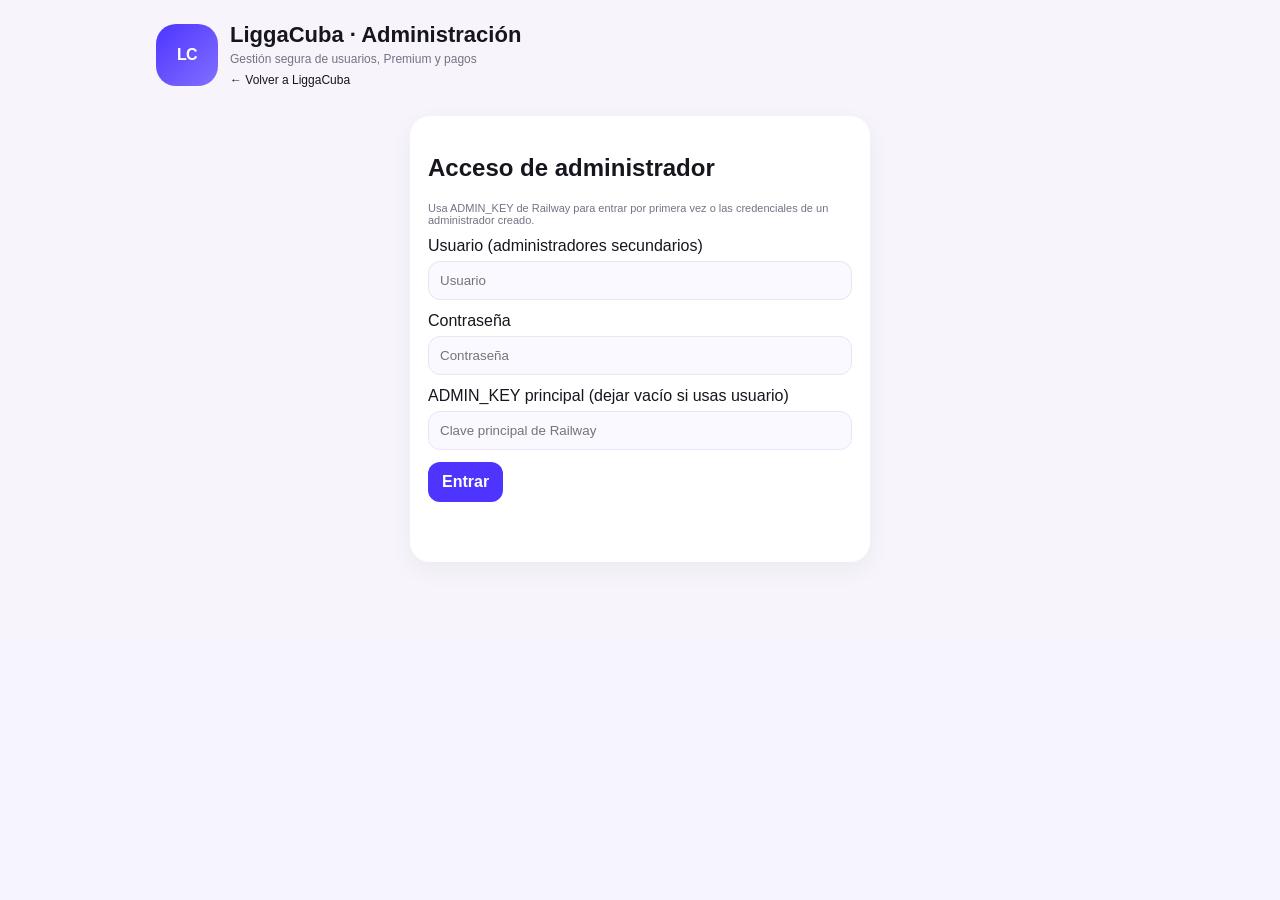
==== admin.html @ e3612052 "Merge pull request #58 from pedritoooperez7-blip/feature/pagos-produccion-v1 feat: integrate payment" ====
<!doctype html><html lang="es"><head><meta charset="utf-8"><meta name="viewport" content="width=device-width,initial-scale=1,viewport-fit=cover"><meta name="theme-color" content="#f7f5fb"><title>Administración · LiggaCuba</title><link rel="stylesheet" href="/style.css"><style>
body{background:#f7f5fb}.admin-wrap{max-width:1000px;margin:auto;padding:22px 16px 50px}.admin-head{display:flex;align-items:center;gap:12px;margin-bottom:20px}.admin-head .brand-mark{margin:0;flex:none}.admin-head h1{font-size:22px;margin:0}.admin-head p{margin:4px 0;color:#777184;font-size:12px}.admin-login,.admin-panel,.admin-card{background:white;border-radius:20px;padding:18px;box-shadow:0 8px 25px #2820440d;margin:12px 0}.admin-login{max-width:460px;margin:28px auto}.admin-input{box-sizing:border-box;margin:6px 0 12px}.admin-btn{background:#4d35ff;color:white;padding:11px 14px;border-radius:12px;font-weight:800;border:0;cursor:pointer}.admin-btn.secondary{background:#f0edff;color:#4d35ff}.admin-btn.danger{background:#fff0f2;color:#b4233c}.admin-nav{display:flex;gap:8px;overflow:auto;margin:12px 0}.admin-nav button{white-space:nowrap;background:white;border:1px solid #e7e2f1;padding:10px 13px;border-radius:12px;font-weight:800}.admin-nav button.active{background:#4d35ff;color:white}.admin-grid{display:grid;grid-template-columns:repeat(auto-fit,minmax(140px,1fr));gap:10px}.admin-stat{background:#f8f7fc;border-radius:15px;padding:14px}.admin-stat b{font-size:23px;display:block}.admin-stat span{font-size:11px;color:#777184}.admin-table{width:100%;border-collapse:collapse;font-size:12px}.admin-table th,.admin-table td{text-align:left;padding:10px 7px;border-bottom:1px solid #eeeaf5;vertical-align:top;overflow-wrap:anywhere}.admin-table-wrap{overflow:auto}.admin-row{padding:12px 0;border-bottom:1px solid #eeeaf5}.admin-row:last-child{border:0}.admin-small{font-size:11px;color:#777184}.admin-actions{display:flex;flex-wrap:wrap;gap:6px;margin-top:8px}.admin-actions .admin-btn{font-size:11px;padding:8px 10px}.hidden{display:none!important}.admin-error{color:#b4233c;font-size:12px;min-height:18px}@media(max-width:500px){.admin-wrap{padding:15px 12px}.admin-table{min-width:650px}}
</style></head><body><div class="admin-wrap"><header class="admin-head"><div class="brand-mark">LC</div><div><h1>LiggaCuba · Administración</h1><p>Gestión segura de usuarios, Premium y pagos</p><a href="/" style="font-size:12px">← Volver a LiggaCuba</a></div></header>
<section id="loginBox" class="admin-login"><h2>Acceso de administrador</h2><p class="admin-small">Usa ADMIN_KEY de Railway para entrar por primera vez o las credenciales de un administrador creado.</p><label>Usuario (administradores secundarios)</label><input id="loginUser" class="admin-input" autocomplete="username" placeholder="Usuario"><label>Contraseña</label><input id="loginPass" class="admin-input" type="password" autocomplete="current-password" placeholder="Contraseña"><label>ADMIN_KEY principal (dejar vacío si usas usuario)</label><input id="masterKey" class="admin-input" type="password" autocomplete="current-password" placeholder="Clave principal de Railway"><button id="loginBtn" class="admin-btn">Entrar</button><p id="loginError" class="admin-error"></p></section>
<section id="panel" class="hidden"><div style="display:flex;justify-content:space-between;align-items:center;gap:10px"><div><b id="whoami">Administrador</b><div class="admin-small">Las acciones importantes quedan registradas.</div></div><button id="logout" class="admin-btn secondary">Cerrar sesión</button></div><nav class="admin-nav"><button data-tab="dashboard" class="active">Dashboard</button><button data-tab="users">Usuarios / Premium</button><button data-tab="payments">Pagos</button><button data-tab="admins">Administradores</button><button data-tab="audit">Historial</button><button data-tab="ai-monitor">Monitor de IA</button><button data-tab="providers">Proveedores IA</button></nav><div id="content"></div></section></div>
<script>
const $=s=>document.querySelector(s), $$=s=>[...document.querySelectorAll(s)];let token=sessionStorage.getItem('lc_admin_token')||'';if(!token&&localStorage.getItem('lc_admin_token')){token=localStorage.getItem('lc_admin_token');sessionStorage.setItem('lc_admin_token',token)}localStorage.removeItem('lc_admin_token');let perms=[];const fmtCubaDate=v=>{if(!v)return '—';const d=new Date(v);return Number.isNaN(d.getTime())?String(v):new Intl.DateTimeFormat('es-CU',{timeZone:'America/Havana',dateStyle:'short',timeStyle:'medium'}).format(d)};const esc=s=>String(s??'').replace(/[&<>"']/g,c=>({'&':'&amp;','<':'&lt;','>':'&gt;','"':'&quot;',"'":'&#39;'}[c]));
async function api(path,opts={}){const headers={'Content-Type':'application/json',...(opts.headers||{})};if(token)headers.Authorization='Bearer '+token;const r=await fetch(path,{...opts,headers});const d=await r.json().catch(()=>({detail:'Respuesta inválida'}));if(!r.ok)throw Error(d.detail||'Error');return d}
async function login(){const err=$('#loginError');err.textContent='';try{const master=$('#masterKey').value.trim();const d=await api('/api/admin/login',{method:'POST',body:JSON.stringify({username:$('#loginUser').value.trim(),password:$('#loginPass').value,master_key:master})});token=d.token;perms=d.permissions||[];sessionStorage.setItem('lc_admin_token',token);syncAdminNav();$('#masterKey').value='';sessionStorage.removeItem('lc_master_key');$('#loginBox').classList.add('hidden');$('#panel').classList.remove('hidden');$('#whoami').textContent=d.is_owner?'Administrador principal':d.username;await showTab('dashboard')}catch(e){err.textContent=e.message}}
function can(p){return perms.includes(p)}
function syncAdminNav(){$$('.admin-nav button').forEach(b=>{const need={users:'users',payments:'payments',admins:'admins',audit:'audit',dashboard:'stats','ai-monitor':'ai_analytics',providers:'settings'}[b.dataset.tab];b.classList.toggle('hidden',!!need&&!can(need))})}
async function showTab(tab){$$('.admin-nav button').forEach(b=>b.classList.toggle('active',b.dataset.tab===tab));const c=$('#content');c.innerHTML='<div class="admin-card">Cargando…</div>';try{if(tab==='dashboard'){const d=await api('/api/admin/stats');c.innerHTML=`<h2>Dashboard</h2><div class="admin-grid">${[['Usuarios registrados',d.total_users],['Premium activo',d.premium_users],['Uso de hoy',d.today_usage],['Pagos pendientes',d.pending_payments]].map(x=>`<div class="admin-stat"><b>${esc(x[1])}</b><span>${x[0]}</span></div>`).join('')}</div><div class="admin-card"><b>Consejo de seguridad</b><p class="admin-small">Verifica el ingreso real antes de aprobar una transferencia manualmente.</p></div>`}
else if(tab==='users'){const d=await api('/api/admin/users');c.innerHTML=`<h2>Usuarios y Premium</h2><input id="userSearch" class="admin-input" placeholder="Buscar por ID, nombre o username"><div id="userRows"></div>`;const draw=items=>$('#userRows').innerHTML=items.map(u=>`<div class="admin-row"><b>${esc(u.first_name||u.username||'Usuario')} · ${esc(u.user_id)}</b><div class="admin-small">@${esc(u.username||'—')} · Teléfono: ${esc(u.payment_phone||'—')}<br>Premium: ${u.premium?'Activo':'Inactivo'} · Vence: ${esc(fmtCubaDate(u.premium_until))}</div>${can('premium')?`<div class="admin-actions"><button class="admin-btn" data-prem="grant" data-uid="${esc(u.user_id)}">Activar 7 días</button><button class="admin-btn secondary" data-prem="extend" data-days="7" data-uid="${esc(u.user_id)}">Extender 7 días</button><button class="admin-btn secondary" data-prem="extend" data-days="365" data-uid="${esc(u.user_id)}">Extender 1 año</button><button class="admin-btn danger" data-prem="revoke" data-uid="${esc(u.user_id)}">Retirar Premium</button></div>`:''}</div>`).join('')||'<p>Sin usuarios.</p>';draw(d.items);$('#userSearch').oninput=()=>draw(d.items.filter(u=>[u.user_id,u.username,u.first_name].some(v=>String(v||'').toLowerCase().includes($('#userSearch').value.toLowerCase()))));$$('[data-prem]').forEach(b=>b.onclick=async()=>{if(!confirm(`¿Confirmas ${b.dataset.prem} Premium para ${b.dataset.uid}?`))return;try{await api('/api/admin/premium',{method:'POST',body:JSON.stringify({user_id:b.dataset.uid,action:b.dataset.prem,days:Number(b.dataset.days||7)})});alert('Premium actualizado');await showTab('users')}catch(e){alert(e.message)}})}
else if(tab==='payments'){const d=await api('/api/admin/payments');c.innerHTML=`<h2>Pagos recientes</h2><div class="admin-table-wrap"><table class="admin-table"><thead><tr><th>Operación</th><th>Usuario</th><th>Método</th><th>Importe</th><th>Estado</th><th>Comprobante / archivo</th><th>Fecha</th><th>Acción</th></tr></thead><tbody>${d.items.map(p=>`<tr><td>${esc(p.operation_id)}</td><td>${esc(p.user_id)}</td><td>${esc(p.payment_method||'—')}</td><td>${esc(p.amount)}</td><td>${esc(p.status)}</td><td>${p.archive_status==='sent'?`Archivado · chat ${esc(p.archive_chat_id||'—')} · mensaje ${esc(p.archive_message_id||'—')}`:p.archive_status==='queued'||p.archive_status==='retrying'?`Pendiente de archivo · intentos ${esc(p.archive_attempts||0)}${p.archive_last_error?`<br>Error: ${esc(p.archive_last_error)}`:''}`:`${p.proof_text?'Texto disponible':''}${p.has_proof_image?' · Imagen disponible':''}${!p.proof_text&&!p.has_proof_image?'Sin copia local':''}`}${p.proof_text||p.has_proof_image?`<br><button class="admin-btn secondary" data-proof="${esc(p.operation_id)}">Ver comprobante</button>`:''}</td><td>${esc(fmtCubaDate(p.created_at))}</td><td>${can('payments')&&['pending','proof_submitted'].includes(p.status)?`<button class="admin-btn" data-verify="${esc(p.operation_id)}">Verificar</button><button class="admin-btn danger" data-reject="${esc(p.operation_id)}">Rechazar</button>`:'—'}</td></tr>`).join('')}</tbody></table></div><p class="admin-small">Verificar un pago concede el Premium del plan asociado. Confirma primero que el dinero fue recibido.</p>`;$$('[data-verify]').forEach(b=>b.onclick=async()=>{if(!confirm('¿Confirmaste el ingreso real del dinero y deseas activar Premium?'))return;try{await api('/api/admin/payments/verify',{method:'POST',body:JSON.stringify({operation_id:b.dataset.verify,user_id:''})});alert('Pago verificado');showTab('payments')}catch(e){alert(e.message)}});$$('[data-reject]').forEach(b=>b.onclick=async()=>{const reason=prompt('Motivo del rechazo (opcional):')??null;if(reason===null)return;try{await api('/api/admin/payments/reject',{method:'POST',body:JSON.stringify({operation_id:b.dataset.reject,action:'reject',reason})});showTab('payments')}catch(e){alert(e.message)}});$$('[data-proof]').forEach(b=>b.onclick=async()=>{try{const proof=await api('/api/admin/payments/'+encodeURIComponent(b.dataset.proof)+'/proof');const modal=document.createElement('div');modal.style.cssText='position:fixed;inset:0;background:rgba(0,0,0,.65);z-index:9999;display:flex;align-items:center;justify-content:center;padding:16px';const body=document.createElement('div');body.style.cssText='background:#fff;color:#222;border-radius:16px;padding:18px;max-width:700px;width:100%;max-height:90vh;overflow:auto';const close=document.createElement('button');close.className='admin-btn secondary';close.textContent='Cerrar';close.onclick=()=>modal.remove();body.appendChild(close);if(proof.proof_text){const text=document.createElement('pre');text.style.cssText='white-space:pre-wrap;overflow-wrap:anywhere;margin:14px 0';text.textContent=proof.proof_text;body.appendChild(text)}if(proof.proof_image){const img=document.createElement('img');img.src=proof.proof_image;img.alt='Comprobante de pago';img.style.cssText='max-width:100%;height:auto;border-radius:10px';body.appendChild(img)}modal.appendChild(body);modal.onclick=e=>{if(e.target===modal)modal.remove()};document.body.appendChild(modal)}catch(e){alert(e.message||'No se pudo cargar el comprobante')}})}
else if(tab==='admins'){if(!can('admins')){c.innerHTML='<div class="admin-card">No tienes permiso para administrar cuentas.</div>';return}const d=await api('/api/admin/admins');c.innerHTML=`<h2>Administradores</h2><div class="admin-card"><h3>Crear administrador</h3><label>Usuario</label><input id="newUser" class="admin-input" placeholder="usuario"><label>Contraseña (mínimo 10 caracteres)</label><input id="newPass" class="admin-input" type="password"><p><label><input type="checkbox" value="users" class="perm" checked> Usuarios</label> <label><input type="checkbox" value="premium" class="perm" checked> Premium</label> <label><input type="checkbox" value="payments" class="perm"> Pagos</label> <label><input type="checkbox" value="stats" class="perm"> Estadísticas</label> <label><input type="checkbox" value="audit" class="perm"> Historial</label> <label><input type="checkbox" value="ai_analytics" class="perm"> Monitor de IA</label></p><button id="createAdmin" class="admin-btn">Crear administrador</button></div><h3>Administradores existentes</h3>${d.items.map(a=>`<div class="admin-row"><b>${esc(a.username)}</b><div class="admin-small">Permisos: ${esc(a.permissions.join(', '))} · ${a.is_active?'Activo':'Desactivado'}</div>${a.is_active?`<button class="admin-btn danger" data-disable="${esc(a.username)}">Desactivar</button>`:''}</div>`).join('')}`;$('#createAdmin').onclick=async()=>{try{const permissions=$$('.perm:checked').map(x=>x.value);await api('/api/admin/admins',{method:'POST',body:JSON.stringify({username:$('#newUser').value,password:$('#newPass').value,permissions})});alert('Administrador creado');showTab('admins')}catch(e){alert(e.message)}};$$('[data-disable]').forEach(b=>b.onclick=async()=>{if(!confirm('¿Desactivar este administrador?'))return;try{await api('/api/admin/admins/status',{method:'POST',body:JSON.stringify({username:b.dataset.disable,is_active:false})});showTab('admins')}catch(e){alert(e.message)}})}
else if(tab==='ai-monitor'){
if(!can('ai_analytics')){c.innerHTML='<div class="admin-card">No tienes permiso para consultar el monitor de IA.</div>';return}
const d=await api('/api/admin/ai-monitor'),s=d.summary;
const stat=(label,value)=>`<div class="admin-stat"><b>${esc(value)}</b><span>${label}</span></div>`;
const pct=(n,total)=>total?Math.round(n*100/total):0;
c.innerHTML=`<h2>Monitor de IA</h2><p class="admin-small">${esc(d.quality_note)}</p>
<div class="admin-grid">${stat('Generaciones de hoy',s.today_events)}${stat('Éxitos',s.successes)}${stat('Errores',s.failures)}${stat('Tasa de éxito',s.success_rate+'%')}${stat('Usuarios activos hoy',s.unique_users)}${stat('Latencia media',s.avg_latency_ms+' ms')}${stat('Calidad estimada media',s.avg_quality+'/100')}</div>
<div class="admin-card"><h3>Actividad reciente (7 días)</h3><div style="display:flex;gap:8px;align-items:end;height:130px;border-bottom:1px solid #eee;padding:8px 0">${d.days.map(day=>`<div title="${esc(day.day)}: ${day.successes||0} éxitos, ${day.failures||0} errores" style="flex:1;min-width:18px;text-align:center"><div style="height:${Math.max(3,Math.min(100,(Number(day.successes||0)+Number(day.failures||0))*8))}px;background:#4d35ff;border-radius:5px 5px 0 0"></div><div class="admin-small">${esc(String(day.day||'').slice(5))}</div></div>`).join('')||'<span class="admin-small">Aún no hay datos de generaciones.</span>'}</div><p class="admin-small">Las barras muestran el volumen relativo de eventos por día; el color representa volumen total, no calidad. Tokens consumidos y costes monetarios no se muestran porque los adaptadores actuales no exponen métricas de uso uniformes; no se estiman cifras sin datos.</p></div>
<div class="admin-card"><h3>Proveedores y modelos</h3><div class="admin-table-wrap"><table class="admin-table"><thead><tr><th>Proveedor</th><th>Modelo</th><th>Total</th><th>Éxito</th><th>Fallos</th><th>Latencia media</th><th>Calidad est.</th></tr></thead><tbody>${d.providers.map(p=>`<tr><td>${esc(p.provider)}</td><td>${esc(p.model)}</td><td>${p.total}</td><td>${p.successes}</td><td>${p.failures}</td><td>${p.avg_latency} ms</td><td>${p.avg_quality}/100</td></tr>`).join('')||'<tr><td colspan="7">Sin datos. Se rellenará con generaciones registradas tras esta actualización.</td></tr>'}</tbody></table></div></div>
<div class="admin-card"><h3>Usuarios IA</h3><div class="admin-table-wrap"><table class="admin-table"><thead><tr><th>Usuario</th><th>Modelo reciente</th><th>Proveedor</th><th>Intentos restantes hoy</th><th>Análisis totales</th><th>Generaciones</th><th>Éxito</th><th>Errores</th><th>Calidad est.</th></tr></thead><tbody>${d.users.map(u=>`<tr><td>${esc(u.display_name)}${u.premium?' · Premium':''}</td><td>${esc(u.last_model||'—')}</td><td>${esc(u.last_provider||'—')}</td><td>${u.premium?'Premium':u.remaining_attempts}</td><td>${u.total_analyses}</td><td>${u.total_attempts}</td><td>${u.success_rate}%</td><td>${u.failures}</td><td>${u.avg_quality?u.avg_quality+'/100':'—'}</td></tr>`).join('')||'<tr><td colspan="9">Sin usuarios registrados.</td></tr>'}</tbody></table></div><p class="admin-small">El límite restante es una estimación del cupo gratuito diario. Los reintentos son por análisis y se registran como eventos separados.</p></div>
<div class="admin-card"><h3>Últimos eventos y errores</h3><div class="admin-table-wrap"><table class="admin-table"><thead><tr><th>Fecha</th><th>Usuario</th><th>Proveedor / modelo</th><th>Estado</th><th>Categoría del error</th><th>Latencia</th><th>Score est.</th><th>Reintento</th></tr></thead><tbody>${d.events.map(e=>`<tr><td>${esc(fmtCubaDate(e.created_at))}</td><td>${esc(e.display_name)}</td><td>${esc(e.provider)} / ${esc(e.model)}</td><td>${esc(e.status)}</td><td>${esc(e.error_code||'—')}</td><td>${e.latency_ms} ms</td><td>${e.quality_score==null?'—':e.quality_score+'/100'}</td><td>${e.retry_number?'Sí':'No'}</td></tr>`).join('')||'<tr><td colspan="8">Todavía no hay eventos. No se incluyen capturas, mensajes, respuestas ni claves.</td></tr>'}</tbody></table></div></div>`;
}
else if(tab==='providers'){
if(!can('settings')){c.innerHTML='<div class="admin-card">Solo el administrador principal puede gestionar proveedores y claves.</div>';return}
const d=await api('/api/admin/ai-providers');
c.innerHTML=`<h2>Proveedores de IA</h2><div class="admin-card"><p class="admin-small">Las claves se cifran en el servidor y nunca vuelven a mostrarse. Para guardar claves configura <b>AI_PROVIDER_ENCRYPTION_KEY</b> (mínimo 32 caracteres) en Railway. Solo se admiten endpoints HTTPS compatibles con OpenAI.</p><p class="admin-small">Cargar un proveedor para probarlo puede consumir cuota o generar un pequeño coste.</p><form id="providerForm"><label>ID único (ej. proveedor-gratis)</label><input id="providerId" class="admin-input" required pattern="[a-zA-Z0-9_-]+" maxlength="48" placeholder="mi-proveedor"><label>Nombre visible</label><input id="providerName" class="admin-input" required maxlength="80" placeholder="Mi proveedor"><label>Base URL HTTPS (ej. https://api.example.com/v1)</label><input id="providerUrl" class="admin-input" required type="url" placeholder="https://api.example.com/v1"><label>Modelo</label><input id="providerModel" class="admin-input" required maxlength="200" placeholder="nombre-del-modelo"><label>Clave API (se deja vacía para conservar la existente)</label><input id="providerKey" class="admin-input" type="password" autocomplete="new-password" placeholder="No se vuelve a mostrar"><label>Prioridad (1–1000; menor número se intenta primero)</label><input id="providerPriority" class="admin-input" type="number" min="1" max="1000" value="50" required><p><label><input id="providerText" type="checkbox" checked> Texto</label> <label><input id="providerImage" type="checkbox"> Imagen (solo si el modelo la admite)</label> <label><input id="providerEnabled" type="checkbox" checked> Activado</label></p><button class="admin-btn" type="submit">Guardar proveedor</button><button class="admin-btn secondary" id="providerClear" type="button">Limpiar</button><p id="providerMessage" class="admin-small"></p></form></div><div class="admin-card"><h3>Proveedores integrados</h3><div class="admin-small">Gemini, Groq, OpenRouter y Cohere siguen configurados por variables de entorno.</div><pre style="white-space:pre-wrap;font-size:11px">${esc(JSON.stringify(d.built_in,null,2))}</pre></div><h3>Proveedores adicionales</h3>${d.items.map(p=>`<div class="admin-row"><b>${esc(p.name)} · ${esc(p.provider_id)}</b><div class="admin-small">Modelo: ${esc(p.model)} · Prioridad: ${p.priority} · ${p.enabled?'Activo':'Desactivado'} · Texto: ${p.supports_text?'Sí':'No'} · Imagen: ${p.supports_image?'Sí':'No'} · Clave guardada: ${p.has_api_key?'Sí':'No'}<br>Prueba: ${esc(p.last_test_status||'No probada')} · ${esc(p.last_error_category||'')} · ${esc(fmtCubaDate(p.last_test_at))}</div><div class="admin-actions"><button class="admin-btn secondary" data-test-provider="${esc(p.provider_id)}">Probar conexión</button><button class="admin-btn secondary" data-edit-provider="${esc(p.provider_id)}">Editar</button><button class="admin-btn danger" data-delete-provider="${esc(p.provider_id)}">Eliminar</button></div></div>`).join('')||'<p>No hay proveedores adicionales todavía.</p>'}`;
const clearProviderForm=()=>{$('#providerForm').reset();$('#providerId').disabled=false;$('#providerPriority').value='50';$('#providerText').checked=true;$('#providerEnabled').checked=true;$('#providerMessage').textContent=''};
$('#providerClear').onclick=clearProviderForm;
$('#providerForm').onsubmit=async ev=>{ev.preventDefault();$('#providerMessage').textContent='Guardando…';try{await api('/api/admin/ai-providers',{method:'POST',body:JSON.stringify({provider_id:$('#providerId').value,name:$('#providerName').value,base_url:$('#providerUrl').value,model:$('#providerModel').value,api_key:$('#providerKey').value,supports_text:$('#providerText').checked,supports_image:$('#providerImage').checked,enabled:$('#providerEnabled').checked,priority:Number($('#providerPriority').value)})});$('#providerMessage').textContent='Guardado. La clave no se muestra ni se devuelve.';await showTab('providers')}catch(e){$('#providerMessage').textContent=e.message}};
$$('[data-test-provider]').forEach(b=>b.onclick=async()=>{b.disabled=true;const old=b.textContent;b.textContent='Probando…';try{const r=await api('/api/admin/ai-providers/'+encodeURIComponent(b.dataset.testProvider)+'/test',{method:'POST',body:'{}'});alert(r.ok?`Conexión correcta · ${r.latency_ms} ms · modelo ${r.model}`:`Prueba fallida · ${r.error_category||'error de conexión'}`);await showTab('providers')}catch(e){alert(e.message)}finally{b.disabled=false;b.textContent=old}});
$$('[data-edit-provider]').forEach(b=>b.onclick=()=>{const p=d.items.find(x=>x.provider_id===b.dataset.editProvider);if(!p)return;$('#providerId').value=p.provider_id;$('#providerId').disabled=true;$('#providerName').value=p.name;$('#providerUrl').value=p.base_url.replace(/\/chat\/completions$/,'');$('#providerModel').value=p.model;$('#providerKey').value='';$('#providerPriority').value=p.priority;$('#providerText').checked=!!p.supports_text;$('#providerImage').checked=!!p.supports_image;$('#providerEnabled').checked=!!p.enabled;$('#providerMessage').textContent='Clave vacía: se conserva la clave cifrada actual.';$('#providerForm').scrollIntoView({behavior:'smooth'})});
$$('[data-delete-provider]').forEach(b=>b.onclick=async()=>{if(!confirm(`¿Eliminar la configuración de ${b.dataset.deleteProvider}?`))return;try{await api('/api/admin/ai-providers/'+encodeURIComponent(b.dataset.deleteProvider),{method:'DELETE'});await showTab('providers')}catch(e){alert(e.message)}});
}
else if(tab==='audit'){if(!can('audit')){c.innerHTML='<div class="admin-card">No tienes permiso para consultar el historial.</div>';return}const d=await api('/api/admin/audit');c.innerHTML=`<h2>Historial administrativo</h2>${d.items.map(a=>`<div class="admin-row"><b>${esc(a.action)}</b><div class="admin-small">${esc(fmtCubaDate(a.created_at))} · ${esc(a.actor)} · Objetivo: ${esc(a.target)}</div><pre style="white-space:pre-wrap;font-size:11px">${esc(a.details)}</pre></div>`).join('')||'<p>Sin acciones registradas.</p>'}`}}
catch(e){c.innerHTML=`<div class="admin-card">${esc(e.message)}</div>`}}
$('#loginBtn').onclick=login;$('#logout').onclick=async()=>{try{await api('/api/admin/logout',{method:'POST',body:'{}'})}catch(_){}token='';perms=[];sessionStorage.removeItem('lc_admin_token');localStorage.removeItem('lc_admin_token');sessionStorage.removeItem('lc_master_key');$('#panel').classList.add('hidden');$('#loginBox').classList.remove('hidden')};$$('.admin-nav button').forEach(b=>b.onclick=()=>showTab(b.dataset.tab));if(token){api('/api/admin/me').then(d=>{perms=d.permissions||[];syncAdminNav();$('#loginBox').classList.add('hidden');$('#panel').classList.remove('hidden');$('#whoami').textContent=d.is_owner?'Administrador principal':d.username;showTab('dashboard')}).catch(()=>{token='';sessionStorage.removeItem('lc_admin_token');localStorage.removeItem('lc_admin_token')})}
</script></body></html>
---- style.css ----
*{box-sizing:border-box} :root{--bg:#f6f4ff;--surface:#fff;--text:#17151d;--muted:#777282;--purple:#4d35ff;--purple2:#694fff;--line:#e9e5f5;--danger:#c43b4d;--shadow:0 10px 30px rgba(57,39,130,.08)}html,body{margin:0;min-height:100%;background:var(--bg);color:var(--text);font-family:-apple-system,BlinkMacSystemFont,"SF Pro Display","Segoe UI",sans-serif}body{padding-bottom:env(safe-area-inset-bottom)}button,a{font:inherit}button{border:0;cursor:pointer}a{text-decoration:none;color:inherit}.hidden{display:none!important}.app{max-width:520px;margin:auto;min-height:100vh;padding:env(safe-area-inset-top) 18px calc(88px + env(safe-area-inset-bottom))}.topbar{height:58px;display:flex;align-items:center;justify-content:space-between}.topbar strong{display:block;font-size:18px;letter-spacing:.04em}.topbar span{font-size:12px;color:var(--muted)}.icon-btn{width:40px;height:40px;border-radius:14px;background:#fff;color:var(--text);box-shadow:var(--shadow)}.segmented{display:grid;grid-template-columns:1fr 1fr;background:#ece9f6;border-radius:18px;padding:4px;margin:4px 0 20px}.segment{background:transparent;padding:11px;border-radius:14px;font-weight:700;color:#777282}.segment.active{background:#fff;color:var(--text);box-shadow:0 4px 12px rgba(40,30,80,.07)}.screen{display:block}.section-title{display:flex;gap:11px;align-items:center;margin:8px 2px 12px}.section-title.compact{margin-top:25px}.section-icon{width:40px;height:40px;border-radius:13px;background:#ebe7ff;color:var(--purple);display:grid;place-items:center}.section-title h2{font-size:16px;margin:0 0 3px}.section-title p{margin:0;color:var(--muted);font-size:13px}.upload-card{background:#fff;border:1.5px dashed #a99dff;border-radius:22px;min-height:174px;box-shadow:var(--shadow);overflow:hidden}.upload-empty{min-height:174px;display:flex;flex-direction:column;justify-content:center;align-items:center;gap:9px;color:var(--muted)}.upload-plus{width:58px;height:58px;border-radius:18px;background:#f0edff;color:var(--purple);display:grid;place-items:center;font-size:25px}.image-preview{padding:12px}.image-preview img{display:block;width:100%;max-height:310px;object-fit:contain;border-radius:15px;background:#f4f2fa}.preview-actions{display:flex;gap:8px;margin-top:9px}.mini-btn{flex:1;padding:10px;border-radius:12px;background:#f3f0ff;color:var(--purple);font-weight:700}.mini-btn.danger{color:var(--danger);background:#fff0f2}.mode-grid{display:grid;grid-template-columns:1fr 1fr;gap:10px}.mode-card{position:relative;min-height:92px;background:#fff;border:1.5px solid transparent;border-radius:18px;padding:14px;text-align:left;box-shadow:var(--shadow)}.mode-card.selected{border-color:var(--purple);box-shadow:0 8px 22px rgba(77,53,255,.13)}.mode-card.locked{opacity:.62}.mode-icon{width:36px;height:36px;border-radius:12px;background:#f0edff;color:var(--purple);display:grid;place-items:center;margin-bottom:9px}.mode-card strong{display:block;font-size:14px}.lock{position:absolute;right:10px;top:10px;width:25px;height:25px;border-radius:8px;background:#f2eff8;display:grid;place-items:center;font-size:11px;color:#716b7b}.usage-card{display:flex;align-items:center;justify-content:space-between;background:#fff;border-radius:17px;padding:14px;margin-top:15px;box-shadow:var(--shadow);font-size:13px}.usage-card div{display:flex;gap:8px;align-items:center}.usage-card i{color:var(--purple)}.text-btn{color:var(--purple);font-weight:700;background:transparent}.primary{width:100%;margin-top:12px;background:linear-gradient(135deg,var(--purple),var(--purple2));color:#fff;border-radius:16px;padding:15px;font-weight:800;box-shadow:0 12px 25px rgba(77,53,255,.2)}.primary:disabled{opacity:.55}.bottom-nav{position:fixed;left:50%;bottom:calc(14px + env(safe-area-inset-bottom));transform:translateX(-50%);width:min(330px,calc(100% - 44px));background:#fff;border-radius:22px;padding:6px;display:flex;box-shadow:0 14px 35px rgba(32,24,70,.16);z-index:20}.nav-item{flex:1;background:transparent;color:#8a8493;padding:9px;border-radius:16px;display:flex;align-items:center;justify-content:center;gap:7px;font-weight:700;font-size:12px}.nav-item.active{background:#f0edff;color:var(--purple)}.profile-hero{text-align:center;padding:15px 0 20px}.brand-mark{width:62px;height:62px;border-radius:20px;background:linear-gradient(135deg,#4d35ff,#816fff);color:#fff;display:grid;place-items:center;font-weight:900;letter-spacing:-.04em;margin:auto}.brand-mark.large{width:86px;height:86px;border-radius:28px;font-size:24px}.profile-hero h2{margin:13px 0 4px}.profile-hero p{margin:0;color:var(--muted);font-size:13px}.stats{display:grid;grid-template-columns:repeat(3,1fr);background:#fff;border-radius:20px;padding:17px;box-shadow:var(--shadow);text-align:center}.stats strong{display:block;font-size:19px}.stats span{font-size:11px;color:var(--muted)}.premium-card{margin-top:14px;background:linear-gradient(135deg,#fff5d8,#ffe6b5);border-radius:22px;padding:18px;box-shadow:var(--shadow)}.premium-card h3{margin:12px 0 6px}.premium-card p{font-size:12px;color:#71634d;line-height:1.5}.premium-badge{display:inline-flex;align-items:center;gap:6px;color:#9a6500;font-weight:800;font-size:12px}.premium-btn{background:#17151d;color:#fff;padding:12px 15px;border-radius:13px;font-weight:800}.list-row{width:100%;display:flex;justify-content:space-between;align-items:center;background:#fff;border-radius:16px;padding:16px;margin-top:10px;color:var(--text);box-shadow:var(--shadow)}.list-row span{display:flex;gap:12px;align-items:center}.list-row span i{color:var(--purple);width:18px;text-align:center}.settings-list{margin-top:12px}.back-btn{background:transparent;color:var(--purple);font-weight:800;display:flex;gap:8px;align-items:center;margin:4px 0 18px}.settings-screen h2{margin:0}.social-title{font-size:13px;color:var(--muted);margin:25px 3px 6px}.premium-head{text-align:center;padding:8px 10px 20px}.premium-head .brand-mark{margin-bottom:14px}.premium-head h2{margin:12px 0 7px}.premium-head p{color:var(--muted);font-size:13px;line-height:1.5}.plan-grid{display:grid;grid-template-columns:1fr 1fr;gap:10px}.plan{background:#fff;border:1.5px solid var(--line);border-radius:18px;padding:16px;text-align:left}.plan.selected{border-color:var(--purple);box-shadow:0 8px 22px rgba(77,53,255,.12)}.plan strong,.plan b,.plan span{display:block}.plan b{font-size:18px;margin:7px 0}.plan span{font-size:11px;color:var(--muted)}.payment-note{font-size:11px;color:var(--muted);line-height:1.5}.status{min-height:20px;text-align:center;color:var(--muted);font-size:12px;padding-top:8px}.modal{position:fixed;inset:0;z-index:100}.crop-backdrop{position:absolute;inset:0;background:rgba(15,12,22,.72)}.crop-sheet,.result-sheet{position:absolute;left:12px;right:12px;top:50%;transform:translateY(-50%);background:#fff;border-radius:24px;padding:15px;box-shadow:0 20px 70px rgba(0,0,0,.3)}.crop-header{display:flex;align-items:center;justify-content:space-between;margin-bottom:12px}.crop-viewport{position:relative;height:min(64vh,480px);background:#14121a;border-radius:17px;overflow:hidden;display:flex;align-items:center;justify-content:center}.crop-viewport img{max-width:100%;max-height:100%;display:block;user-select:none}.crop-grid{position:absolute;inset:8% 7%;background:linear-gradient(to right,transparent 32.9%,rgba(255,255,255,.45) 33%,transparent 33.3%,transparent 66.2%,rgba(255,255,255,.45) 66.4%,transparent 66.7%),linear-gradient(to bottom,transparent 32.9%,rgba(255,255,255,.45) 33%,transparent 33.3%,transparent 66.2%,rgba(255,255,255,.45) 66.4%,transparent 66.7%);pointer-events:none}.crop-box{position:absolute;left:7%;right:7%;top:8%;bottom:8%;border:2px solid #fff;pointer-events:none}.handle{position:absolute;width:24px;height:24px;border-color:var(--purple);border-style:solid}.handle.tl{left:-3px;top:-3px;border-width:4px 0 0 4px}.handle.tr{right:-3px;top:-3px;border-width:4px 4px 0 0}.handle.bl{left:-3px;bottom:-3px;border-width:0 0 4px 4px}.handle.br{right:-3px;bottom:-3px;border-width:0 4px 4px 0}.crop-actions{display:grid;grid-template-columns:1fr 1fr;gap:10px;margin-top:12px}.cancel-btn,.use-btn{padding:13px;border-radius:15px;font-weight:800}.cancel-btn{background:#f1eff4;color:#625d68}.use-btn{background:var(--purple);color:#fff}.result-sheet{max-height:86vh;overflow:auto}.result-block{background:#f7f5fb;border-radius:17px;padding:14px;margin:10px 0}.result-block label{display:block;font-size:12px;font-weight:800;color:#6d6677;margin-bottom:8px}.result-block p{margin:0;line-height:1.55;white-space:pre-wrap}.result-block.answer{background:#f0edff}.result-actions{display:grid;grid-template-columns:1fr 1fr;gap:10px}.secondary{padding:14px;border-radius:15px;background:#efedf4;font-weight:800}.toast{position:fixed;left:50%;bottom:100px;transform:translateX(-50%) translateY(20px);background:#17151d;color:#fff;padding:10px 14px;border-radius:13px;font-size:12px;opacity:0;pointer-events:none;transition:.2s;z-index:200}.toast.show{opacity:1;transform:translateX(-50%) translateY(0)}.splash{position:fixed;inset:0;background:var(--bg);display:grid;place-items:center;align-content:center;gap:10px;z-index:300}.splash h1{margin:5px 0 0;letter-spacing:.08em}.splash p{margin:0;color:var(--muted);font-size:13px}.loader{width:28px;height:28px;border:3px solid #ddd7ff;border-top-color:var(--purple);border-radius:50%;animation:spin .8s linear infinite;margin-top:8px}@keyframes spin{to{transform:rotate(360deg)}}@media(max-width:360px){.app{padding-left:13px;padding-right:13px}.mode-card{min-height:84px}}
.plan-stack{display:grid;grid-template-columns:1fr;gap:12px}.plan{width:100%;min-height:108px}.payment-box{background:#fff;border-radius:18px;padding:14px;margin-top:14px;box-shadow:var(--shadow)}.payment-box textarea{width:100%;box-sizing:border-box;min-height:90px;border:1px solid var(--line);border-radius:13px;padding:12px;resize:vertical;margin-bottom:9px}.danger-btn{color:var(--danger)!important}.crop-help{font-size:12px;color:var(--muted);text-align:center}.crop-box{position:absolute;border:2px solid #fff;box-sizing:border-box;touch-action:none;cursor:move}.handle{position:absolute;width:24px;height:24px;background:transparent}.handle.tl{left:-5px;top:-5px;border-left:4px solid var(--purple);border-top:4px solid var(--purple);cursor:nwse-resize}.handle.tr{right:-5px;top:-5px;border-right:4px solid var(--purple);border-top:4px solid var(--purple);cursor:nesw-resize}.handle.bl{left:-5px;bottom:-5px;border-left:4px solid var(--purple);border-bottom:4px solid var(--purple);cursor:nesw-resize}.handle.br{right:-5px;bottom:-5px;border-right:4px solid var(--purple);border-bottom:4px solid var(--purple);cursor:nwse-resize}.crop-viewport{touch-action:none}.crop-viewport img{max-width:100%;max-height:100%;pointer-events:none}.secondary{width:100%;margin-top:8px}.premium-card .premium-btn{margin-top:8px}

/* LiggaCuba v2.1 product polish */
.brand-hero{text-align:center;padding:8px 0 18px}.brand-word{font-size:30px;font-weight:950;letter-spacing:-.06em;background:linear-gradient(135deg,#3020b9,#816fff);-webkit-background-clip:text;background-clip:text;color:transparent}.hero-mark{width:72px;height:72px;border-radius:23px;font-size:21px;margin:10px auto 8px}.brand-hero p{margin:0;color:var(--muted);font-size:12px}.profile-chip{display:inline-flex;margin:10px auto 0;padding:7px 11px;border-radius:999px;background:#f0edff;color:var(--purple);font-size:11px;font-weight:900}.profile-status{display:flex;align-items:center;justify-content:space-between;gap:10px;background:linear-gradient(135deg,#fff7df,#fff0c9);border-radius:20px;padding:15px;box-shadow:var(--shadow);margin:14px 0}.profile-status>div{display:flex;align-items:center;gap:11px}.profile-status>div>i{width:38px;height:38px;border-radius:13px;background:#fff;display:grid;place-items:center;color:#a66b00}.profile-status strong,.profile-status span{display:block}.profile-status strong{font-size:13px}.profile-status span{font-size:11px;color:#7b705e;margin-top:3px}.profile-status .premium-btn{white-space:nowrap;font-size:11px}.more-head{text-align:center;padding:12px 0 8px}.more-head .brand-mark{margin-bottom:12px}.more-head h2{margin:0 0 5px}.more-head p{margin:0;color:var(--muted);font-size:12px}.premium-reason{margin-top:12px;padding:10px 12px;border-radius:14px;background:#fff1f3;color:#a12c42;font-size:12px;font-weight:800}.benefit-grid{display:grid;grid-template-columns:1fr 1fr;gap:9px;margin-bottom:15px}.benefit-grid div{display:flex;align-items:center;gap:8px;background:#fff;border-radius:15px;padding:11px;box-shadow:var(--shadow);font-size:11px;font-weight:800}.benefit-grid i{color:var(--purple)}.subheading{font-size:14px;margin:0 0 9px}.save-pill{display:inline-block!important;width:max-content;background:#e8f8ed;color:#168447;border-radius:999px;padding:4px 7px;font-size:9px;font-weight:900}.payment-flow{background:#fff;border-radius:20px;padding:15px;margin-top:14px;box-shadow:var(--shadow)}.payment-step{display:flex;gap:11px;align-items:flex-start}.payment-step>span{width:28px;height:28px;border-radius:10px;background:#f0edff;color:var(--purple);display:grid;place-items:center;font-weight:900}.payment-step strong{font-size:13px}.payment-step p{margin:4px 0 0;color:var(--muted);font-size:11px;line-height:1.45}.proof-upload{display:flex;align-items:center;gap:10px;margin-top:12px;padding:13px;border:1.5px dashed #aaa0ff;border-radius:15px;background:#faf9ff;color:var(--purple);font-weight:800;font-size:12px}.proof-upload small{margin-left:auto;color:var(--muted);max-width:42%;overflow:hidden;text-overflow:ellipsis;white-space:nowrap}.payment-flow textarea{width:100%;box-sizing:border-box;min-height:78px;border:1px solid var(--line);border-radius:13px;padding:12px;resize:vertical;margin-top:9px}.premium-active{background:linear-gradient(135deg,#ecfff4,#dff9ea);border-radius:20px;padding:18px;display:flex;flex-direction:column;align-items:center;gap:7px;color:#177d49;text-align:center}.premium-active>i{font-size:32px}.premium-active strong{font-size:16px}.premium-active span{font-size:12px}.premium-active.hidden{display:none}.hidden{display:none!important}


/* Premium payment UI v2.1 */
.payment-methods{display:grid;grid-template-columns:1fr 1fr;gap:9px;margin:14px 0}
.payment-method{display:flex;align-items:center;gap:10px;text-align:left;background:#f8f7fc;border:1.5px solid var(--line);border-radius:16px;padding:12px;color:var(--text);min-height:68px;transition:.18s}
.payment-method i{width:34px;height:34px;border-radius:11px;background:#eeeaff;color:var(--purple);display:grid;place-items:center;flex:none}
.payment-method span{min-width:0}
.payment-method b,.payment-method small{display:block}
.payment-method b{font-size:12px}
.payment-method small{font-size:10px;color:var(--muted);margin-top:3px}
.payment-method.selected{border-color:var(--purple);background:#f2efff;box-shadow:0 7px 18px rgba(77,53,255,.1)}
.payment-method.disabled{opacity:.48;cursor:not-allowed}
.payment-card{background:#f8f7fc;border:1px solid var(--line);border-radius:17px;padding:12px;margin-top:10px}
.payment-row{display:flex;justify-content:space-between;align-items:center;gap:12px;padding:9px 0;border-bottom:1px solid var(--line);font-size:12px}
.payment-row:last-child{border-bottom:0}
.payment-row>span{color:var(--muted)}
.payment-row strong{font-size:12px;text-align:right}
.copy-row{display:flex;align-items:center;gap:7px;min-width:0}
.copy-row strong{overflow-wrap:anywhere}
.copy-btn{padding:8px 10px;border-radius:10px;background:#eeeaff;color:var(--purple);font-size:10px;font-weight:850;white-space:nowrap}
.payment-phone-box{margin-top:11px;padding:11px;border-radius:14px;background:#fff;border:1px solid var(--line)}
.payment-phone-box label{display:block;font-size:11px;font-weight:800;margin-bottom:7px}
.payment-phone-box input{width:100%;min-width:0;border:1px solid var(--line);border-radius:10px;padding:10px 11px;background:#faf9fd;color:var(--text);outline:none}
.payment-phone-box input:focus{border-color:var(--purple);box-shadow:0 0 0 3px rgba(77,53,255,.08)}
.payment-phone-box small{display:block;color:var(--muted);font-size:10px;line-height:1.4;margin-top:7px}
.payment-instructions{margin-top:11px;padding:11px 12px;border-radius:13px;background:#f0edff;color:#51477b;font-size:11px;line-height:1.5}
.payment-flow>.secondary{margin-top:10px}
@media(max-width:390px){.payment-methods{grid-template-columns:1fr}.payment-method{min-height:62px}}

/* Actualización de navegación, perfil y métodos de pago */
.payment-methods{grid-template-columns:1fr!important;gap:8px}.payment-method{width:100%;min-height:62px}.profile-phone-card{background:#fff;border-radius:18px;padding:14px;margin:12px 0;box-shadow:var(--shadow)}.profile-phone-card label{display:block;font-weight:800;font-size:12px;margin-bottom:8px}.profile-phone-card small{display:block;color:var(--muted);font-size:10px;margin-top:7px;line-height:1.4}.profile-phone-card input,.admin-input{min-width:0;flex:1;width:100%;border:1px solid var(--line);border-radius:12px;padding:11px;background:#faf9ff;color:var(--text)}.profile-benefits{margin:12px 0}.screen-heading{margin-bottom:16px}.screen-heading h2{margin:0}.screen-heading p{color:var(--muted);font-size:12px;margin:6px 0}.admin-entry{color:var(--purple)}.back-btn{position:relative;z-index:1;margin:8px 0 18px;padding:10px 0;min-height:40px}.payment-flow{width:100%;box-sizing:border-box}.screen{padding-top:env(safe-area-inset-top,0px)}

/* LiggaCuba update: logo, upload animation and dedicated results view */
.brand-image{display:block;object-fit:cover;border-radius:50%;background:#000;box-shadow:0 8px 24px rgba(0,140,255,.18)}.hero-logo{width:86px;height:86px;margin:10px auto 8px}.splash-logo{width:100px;height:100px}.upload-card{animation:uploadGlow 4s ease-in-out infinite;border-color:#9f91ff}.upload-plus{transition:transform .22s ease,box-shadow .22s ease;animation:plusPulse 2.8s ease-in-out infinite}.upload-card:active .upload-plus{transform:scale(.94)}@keyframes uploadGlow{0%,100%{box-shadow:0 10px 30px rgba(57,39,130,.08),0 0 0 rgba(77,53,255,0)}50%{box-shadow:0 10px 30px rgba(57,39,130,.08),0 0 18px rgba(77,53,255,.16)}}@keyframes plusPulse{0%,100%{box-shadow:0 0 0 0 rgba(77,53,255,.08)}50%{box-shadow:0 0 0 7px rgba(77,53,255,.05)}}.mode-card .lock{display:none}.mode-card.locked:not(.premium-unlocked) .lock{display:grid}.mode-card.locked.premium-unlocked{opacity:1}.mode-card.locked.premium-unlocked .lock{display:none}.result-page{background:var(--bg);overflow-y:auto}.result-page-sheet{position:relative;left:auto;right:auto;top:auto;transform:none;margin:0 auto;min-height:100%;max-height:none;width:100%;max-width:520px;border-radius:0;padding:calc(18px + env(safe-area-inset-top)) 18px calc(24px + env(safe-area-inset-bottom));box-shadow:none}.result-page .crop-header{gap:12px}.result-page .crop-header strong{margin-left:auto}.result-page .back-btn{margin:0}.copy-answer{margin-top:12px;width:100%;color:var(--purple)}.result-actions-three{grid-template-columns:1fr 1fr 1.2fr;align-items:stretch}.result-actions-three button{font-size:12px;padding:12px 7px;margin-top:0}.result-block.answer-two{background:#f4f9ff}.result-block.answer-two label{color:#1463b7}.analysis-progress{display:block;width:100%;margin-top:8px;font-size:12px;font-weight:700;color:#fff;line-height:1.5}.primary.is-loading{min-height:56px}.primary.is-loading:disabled{opacity:1}@media(max-width:390px){.result-actions-three{grid-template-columns:1fr 1fr}.result-actions-three #anotherAnalysis{grid-column:1/-1}.hero-logo{width:78px;height:78px}}

/* Save Situation remains only in Chat; center that one option without rearranging other modes. */
#chatModes .mode-card[data-mode="salvar"]{grid-column:1/-1;justify-self:center;width:calc(50% - 5px);min-height:76px}


/* Provider provenance shown below each generated suggestion. */
.provider-label{display:inline-block;margin-left:.45rem;font-size:.72em;font-weight:500;opacity:.75;}

/* Captura original en la pantalla de resultados */
.result-capture-block { overflow: hidden; }
.result-capture { display: block; width: 100%; max-height: 42vh; object-fit: contain; border-radius: 12px; background: #f4f1fa; margin-top: 8px; }
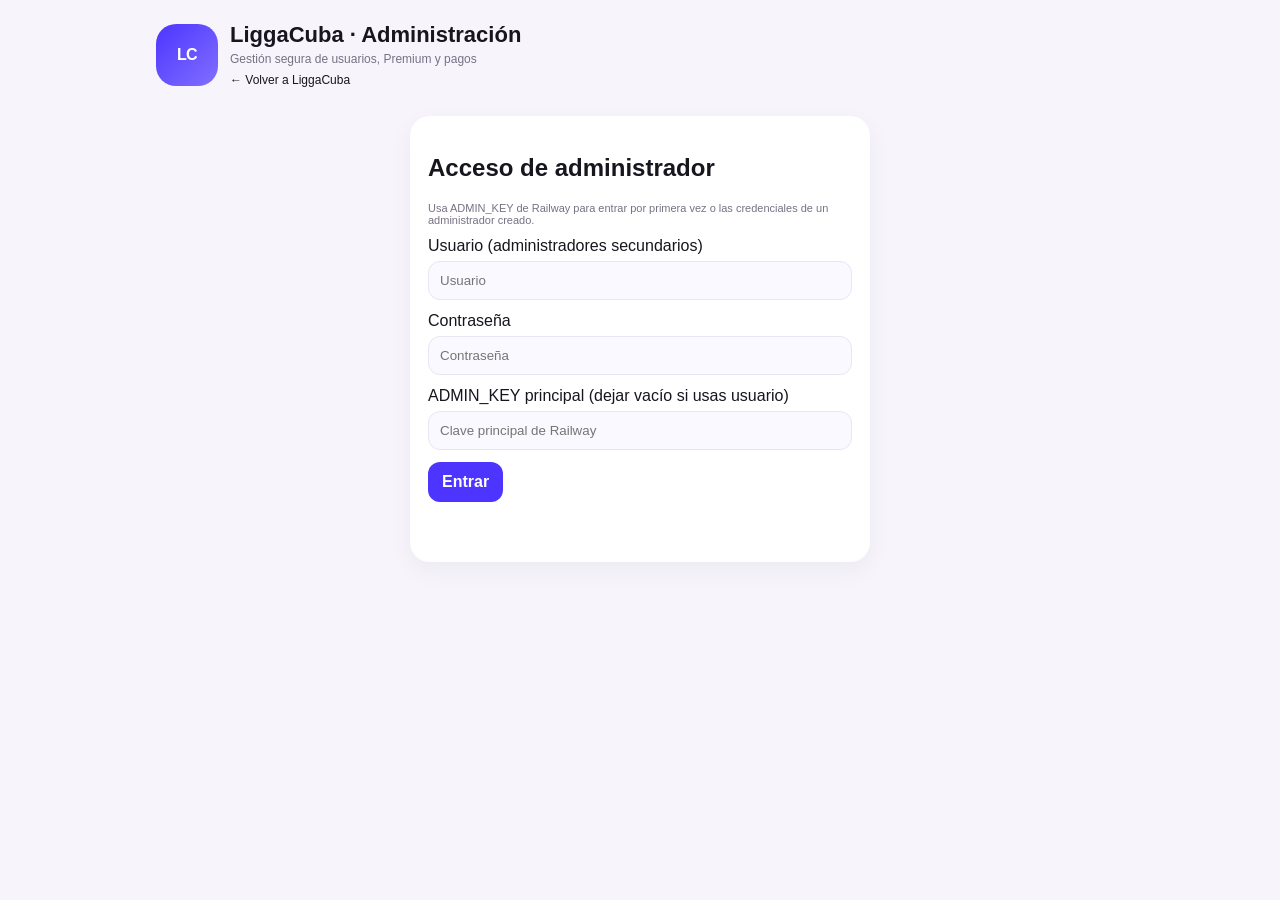
==== commit 92447834: "Add dating bots control without auto-reply. Wire bot profiles, the admin chats tab, and the Telegram" ====
--- a/admin.html
+++ b/admin.html
@@ -1,18 +1,194 @@
 <!doctype html><html lang="es"><head><meta charset="utf-8"><meta name="viewport" content="width=device-width,initial-scale=1,viewport-fit=cover"><meta name="theme-color" content="#f7f5fb"><title>Administración · LiggaCuba</title><link rel="stylesheet" href="/style.css"><style>
-body{background:#f7f5fb}.admin-wrap{max-width:1000px;margin:auto;padding:22px 16px 50px}.admin-head{display:flex;align-items:center;gap:12px;margin-bottom:20px}.admin-head .brand-mark{margin:0;flex:none}.admin-head h1{font-size:22px;margin:0}.admin-head p{margin:4px 0;color:#777184;font-size:12px}.admin-login,.admin-panel,.admin-card{background:white;border-radius:20px;padding:18px;box-shadow:0 8px 25px #2820440d;margin:12px 0}.admin-login{max-width:460px;margin:28px auto}.admin-input{box-sizing:border-box;margin:6px 0 12px}.admin-btn{background:#4d35ff;color:white;padding:11px 14px;border-radius:12px;font-weight:800;border:0;cursor:pointer}.admin-btn.secondary{background:#f0edff;color:#4d35ff}.admin-btn.danger{background:#fff0f2;color:#b4233c}.admin-nav{display:flex;gap:8px;overflow:auto;margin:12px 0}.admin-nav button{white-space:nowrap;background:white;border:1px solid #e7e2f1;padding:10px 13px;border-radius:12px;font-weight:800}.admin-nav button.active{background:#4d35ff;color:white}.admin-grid{display:grid;grid-template-columns:repeat(auto-fit,minmax(140px,1fr));gap:10px}.admin-stat{background:#f8f7fc;border-radius:15px;padding:14px}.admin-stat b{font-size:23px;display:block}.admin-stat span{font-size:11px;color:#777184}.admin-table{width:100%;border-collapse:collapse;font-size:12px}.admin-table th,.admin-table td{text-align:left;padding:10px 7px;border-bottom:1px solid #eeeaf5;vertical-align:top;overflow-wrap:anywhere}.admin-table-wrap{overflow:auto}.admin-row{padding:12px 0;border-bottom:1px solid #eeeaf5}.admin-row:last-child{border:0}.admin-small{font-size:11px;color:#777184}.admin-actions{display:flex;flex-wrap:wrap;gap:6px;margin-top:8px}.admin-actions .admin-btn{font-size:11px;padding:8px 10px}.hidden{display:none!important}.admin-error{color:#b4233c;font-size:12px;min-height:18px}@media(max-width:500px){.admin-wrap{padding:15px 12px}.admin-table{min-width:650px}}
+body{background:#f7f5fb}.admin-wrap{max-width:1000px;margin:auto;padding:22px 16px 50px}.admin-head{display:flex;align-items:center;gap:12px;margin-bottom:20px}.admin-head .brand-mark{margin:0;flex:none}.admin-head h1{font-size:22px;margin:0}.admin-head p{margin:4px 0;color:#777184;font-size:12px}.admin-login,.admin-panel,.admin-card{background:white;border-radius:20px;padding:18px;box-shadow:0 8px 25px #2820440d;margin:12px 0}.admin-login{max-width:460px;margin:28px auto}.admin-input{box-sizing:border-box;margin:6px 0 12px}.admin-btn{background:#4d35ff;color:white;padding:11px 14px;border-radius:12px;font-weight:800;border:0;cursor:pointer}.admin-btn.secondary{background:#f0edff;color:#4d35ff}.admin-btn.danger{background:#fff0f2;color:#b4233c}.admin-nav{display:flex;gap:8px;overflow:auto;margin:12px 0}.admin-nav button{white-space:nowrap;background:white;border:1px solid #e7e2f1;padding:10px 13px;border-radius:12px;font-weight:800}.admin-nav button.active{background:#4d35ff;color:white}.admin-grid{display:grid;grid-template-columns:repeat(auto-fit,minmax(140px,1fr));gap:10px}.admin-stat{background:#f8f7fc;border-radius:15px;padding:14px}.admin-stat b{font-size:23px;display:block}.admin-stat span{font-size:11px;color:#777184}.admin-stat.warn{background:#fff8e6}.admin-stat.warn b{color:#92570a}.admin-stat.good{background:#edfdf4}.admin-stat.good b{color:#166534}.admin-stat.bad{background:#fff0f2}.admin-stat.bad b{color:#b4233c}.admin-table{width:100%;border-collapse:collapse;font-size:12px}.admin-table th,.admin-table td{text-align:left;padding:10px 7px;border-bottom:1px solid #eeeaf5;vertical-align:top;overflow-wrap:anywhere}.admin-table-wrap{overflow:auto}.admin-row{padding:12px 0;border-bottom:1px solid #eeeaf5}.admin-row:last-child{border:0}.admin-small{font-size:11px;color:#777184}.admin-actions{display:flex;flex-wrap:wrap;gap:6px;margin-top:8px}.admin-actions .admin-btn{font-size:11px;padding:8px 10px}.hidden{display:none!important}.admin-error{color:#b4233c;font-size:12px;min-height:18px}@media(max-width:500px){.admin-wrap{padding:15px 12px}.admin-table{min-width:650px}}
 </style></head><body><div class="admin-wrap"><header class="admin-head"><div class="brand-mark">LC</div><div><h1>LiggaCuba · Administración</h1><p>Gestión segura de usuarios, Premium y pagos</p><a href="/" style="font-size:12px">← Volver a LiggaCuba</a></div></header>
 <section id="loginBox" class="admin-login"><h2>Acceso de administrador</h2><p class="admin-small">Usa ADMIN_KEY de Railway para entrar por primera vez o las credenciales de un administrador creado.</p><label>Usuario (administradores secundarios)</label><input id="loginUser" class="admin-input" autocomplete="username" placeholder="Usuario"><label>Contraseña</label><input id="loginPass" class="admin-input" type="password" autocomplete="current-password" placeholder="Contraseña"><label>ADMIN_KEY principal (dejar vacío si usas usuario)</label><input id="masterKey" class="admin-input" type="password" autocomplete="current-password" placeholder="Clave principal de Railway"><button id="loginBtn" class="admin-btn">Entrar</button><p id="loginError" class="admin-error"></p></section>
-<section id="panel" class="hidden"><div style="display:flex;justify-content:space-between;align-items:center;gap:10px"><div><b id="whoami">Administrador</b><div class="admin-small">Las acciones importantes quedan registradas.</div></div><button id="logout" class="admin-btn secondary">Cerrar sesión</button></div><nav class="admin-nav"><button data-tab="dashboard" class="active">Dashboard</button><button data-tab="users">Usuarios / Premium</button><button data-tab="payments">Pagos</button><button data-tab="admins">Administradores</button><button data-tab="audit">Historial</button><button data-tab="ai-monitor">Monitor de IA</button><button data-tab="providers">Proveedores IA</button></nav><div id="content"></div></section></div>
+<section id="panel" class="hidden"><div style="display:flex;justify-content:space-between;align-items:center;gap:10px"><div><b id="whoami">Administrador</b><div class="admin-small">Las acciones importantes quedan registradas.</div></div><button id="logout" class="admin-btn secondary">Cerrar sesión</button></div><nav class="admin-nav"><button data-tab="dashboard" class="active">Dashboard</button><button data-tab="users">Usuarios / Premium</button><button data-tab="payments">Pagos</button><button data-tab="admins">Administradores</button><button data-tab="audit">Historial</button><button data-tab="ai-monitor">Monitor de IA</button><button data-tab="providers">Proveedores IA</button><button data-tab="dating">Citas</button><button data-tab="bot-chats">💬 Chats de Bots</button><button data-tab="ads">Anuncios</button><button data-tab="pricing">Precios</button><button data-tab="referrals">Referidos</button></nav><div id="content"></div></section></div>
 <script>
 const $=s=>document.querySelector(s), $$=s=>[...document.querySelectorAll(s)];let token=sessionStorage.getItem('lc_admin_token')||'';if(!token&&localStorage.getItem('lc_admin_token')){token=localStorage.getItem('lc_admin_token');sessionStorage.setItem('lc_admin_token',token)}localStorage.removeItem('lc_admin_token');let perms=[];const fmtCubaDate=v=>{if(!v)return '—';const d=new Date(v);return Number.isNaN(d.getTime())?String(v):new Intl.DateTimeFormat('es-CU',{timeZone:'America/Havana',dateStyle:'short',timeStyle:'medium'}).format(d)};const esc=s=>String(s??'').replace(/[&<>"']/g,c=>({'&':'&amp;','<':'&lt;','>':'&gt;','"':'&quot;',"'":'&#39;'}[c]));
 async function api(path,opts={}){const headers={'Content-Type':'application/json',...(opts.headers||{})};if(token)headers.Authorization='Bearer '+token;const r=await fetch(path,{...opts,headers});const d=await r.json().catch(()=>({detail:'Respuesta inválida'}));if(!r.ok)throw Error(d.detail||'Error');return d}
 async function login(){const err=$('#loginError');err.textContent='';try{const master=$('#masterKey').value.trim();const d=await api('/api/admin/login',{method:'POST',body:JSON.stringify({username:$('#loginUser').value.trim(),password:$('#loginPass').value,master_key:master})});token=d.token;perms=d.permissions||[];sessionStorage.setItem('lc_admin_token',token);syncAdminNav();$('#masterKey').value='';sessionStorage.removeItem('lc_master_key');$('#loginBox').classList.add('hidden');$('#panel').classList.remove('hidden');$('#whoami').textContent=d.is_owner?'Administrador principal':d.username;await showTab('dashboard')}catch(e){err.textContent=e.message}}
 function can(p){return perms.includes(p)}
-function syncAdminNav(){$$('.admin-nav button').forEach(b=>{const need={users:'users',payments:'payments',admins:'admins',audit:'audit',dashboard:'stats','ai-monitor':'ai_analytics',providers:'settings'}[b.dataset.tab];b.classList.toggle('hidden',!!need&&!can(need))})}
-async function showTab(tab){$$('.admin-nav button').forEach(b=>b.classList.toggle('active',b.dataset.tab===tab));const c=$('#content');c.innerHTML='<div class="admin-card">Cargando…</div>';try{if(tab==='dashboard'){const d=await api('/api/admin/stats');c.innerHTML=`<h2>Dashboard</h2><div class="admin-grid">${[['Usuarios registrados',d.total_users],['Premium activo',d.premium_users],['Uso de hoy',d.today_usage],['Pagos pendientes',d.pending_payments]].map(x=>`<div class="admin-stat"><b>${esc(x[1])}</b><span>${x[0]}</span></div>`).join('')}</div><div class="admin-card"><b>Consejo de seguridad</b><p class="admin-small">Verifica el ingreso real antes de aprobar una transferencia manualmente.</p></div>`}
-else if(tab==='users'){const d=await api('/api/admin/users');c.innerHTML=`<h2>Usuarios y Premium</h2><input id="userSearch" class="admin-input" placeholder="Buscar por ID, nombre o username"><div id="userRows"></div>`;const draw=items=>$('#userRows').innerHTML=items.map(u=>`<div class="admin-row"><b>${esc(u.first_name||u.username||'Usuario')} · ${esc(u.user_id)}</b><div class="admin-small">@${esc(u.username||'—')} · Teléfono: ${esc(u.payment_phone||'—')}<br>Premium: ${u.premium?'Activo':'Inactivo'} · Vence: ${esc(fmtCubaDate(u.premium_until))}</div>${can('premium')?`<div class="admin-actions"><button class="admin-btn" data-prem="grant" data-uid="${esc(u.user_id)}">Activar 7 días</button><button class="admin-btn secondary" data-prem="extend" data-days="7" data-uid="${esc(u.user_id)}">Extender 7 días</button><button class="admin-btn secondary" data-prem="extend" data-days="365" data-uid="${esc(u.user_id)}">Extender 1 año</button><button class="admin-btn danger" data-prem="revoke" data-uid="${esc(u.user_id)}">Retirar Premium</button></div>`:''}</div>`).join('')||'<p>Sin usuarios.</p>';draw(d.items);$('#userSearch').oninput=()=>draw(d.items.filter(u=>[u.user_id,u.username,u.first_name].some(v=>String(v||'').toLowerCase().includes($('#userSearch').value.toLowerCase()))));$$('[data-prem]').forEach(b=>b.onclick=async()=>{if(!confirm(`¿Confirmas ${b.dataset.prem} Premium para ${b.dataset.uid}?`))return;try{await api('/api/admin/premium',{method:'POST',body:JSON.stringify({user_id:b.dataset.uid,action:b.dataset.prem,days:Number(b.dataset.days||7)})});alert('Premium actualizado');await showTab('users')}catch(e){alert(e.message)}})}
+function syncAdminNav(){$$('.admin-nav button').forEach(b=>{const need={users:'users',payments:'payments',admins:'admins',audit:'audit',dashboard:'stats','ai-monitor':'ai_analytics',providers:'settings',dating:'dating','bot-chats':'dating',ads:'ads',pricing:'settings',referrals:'users'}[b.dataset.tab];b.classList.toggle('hidden',!!need&&!can(need))})}
+async function showTab(tab){if(typeof window._bcTeardown==='function'){try{window._bcTeardown()}catch(e){}} $$('.admin-nav button').forEach(b=>b.classList.toggle('active',b.dataset.tab===tab));const c=$('#content');c.innerHTML='<div class="admin-card">Cargando…</div>';try{if(tab==='dashboard'){const d=await api('/api/admin/stats');
+const sparkline=(data,color='#4d35ff')=>{if(!data||!data.length)return'<span class="admin-small">Sin datos aún</span>';const max=Math.max(...data.map(x=>x.count),1);const w=280,h=60,pad=4;const pts=data.map((x,i)=>`${pad+i*(w-pad*2)/(data.length-1||1)},${h-pad-(x.count/max)*(h-pad*2)}`).join(' ');const lastVal=data[data.length-1]?.count??0;const firstVal=data[0]?.count??0;const trend=lastVal>=firstVal?'↑':'↓';const trendColor=lastVal>=firstVal?'#22c55e':'#ef4444';return`<div style="position:relative"><svg viewBox="0 0 ${w} ${h}" style="width:100%;height:60px"><polyline points="${pts}" fill="none" stroke="${color}" stroke-width="2.5" stroke-linejoin="round" stroke-linecap="round"/><circle cx="${pad+(data.length-1)*(w-pad*2)/(data.length-1||1)}" cy="${h-pad-(lastVal/max)*(h-pad*2)}" r="4" fill="${color}"/></svg><div style="display:flex;justify-content:space-between;font-size:11px;color:#888;margin-top:2px"><span>${data[0]?.day?.slice(5)||''}</span><span style="color:${trendColor};font-weight:800">${trend} ${lastVal}</span><span>${data[data.length-1]?.day?.slice(5)||''}</span></div></div>`};
+const convRate=d.conversion?.rate_pct??'—';const convLast7=d.conversion?.last_7d??0;const retRate=d.retention_7d?.rate_pct??'—';const retCohort=d.retention_7d?.cohort_size??0;
+c.innerHTML=`<h2>Dashboard</h2>
+<div class="admin-grid">
+  <div class="admin-stat"><b>${esc(d.total_users)}</b><span>Usuarios registrados</span></div>
+  <div class="admin-stat"><b>${esc(d.premium_users)}</b><span>Premium activo</span></div>
+  <div class="admin-stat"><b>${esc(d.today_usage)}</b><span>Uso de hoy</span></div>
+  <div class="admin-stat warn"><b>${esc(d.pending_payments)}</b><span>Pagos pendientes</span></div>
+  <div class="admin-stat good"><b>${convRate}%</b><span>Conversión free→premium</span></div>
+  <div class="admin-stat ${typeof retRate==='number'&&retRate>=30?'good':typeof retRate==='number'&&retRate<15?'bad':''}"><b>${retRate}%</b><span>Retención 7 días</span></div>
+</div>
+<div class="admin-card">
+  <b>Nuevos usuarios — últimos 14 días</b>
+  <p class="admin-small" style="margin:2px 0 8px">Conversiones últimos 7 días: <b style="color:#4d35ff">${convLast7}</b></p>
+  ${sparkline(d.new_users_by_day,'#4d35ff')}
+</div>
+<div class="admin-card">
+  <b>Actividad diaria — últimos 14 días</b>
+  <p class="admin-small" style="margin:2px 0 8px">Análisis de IA realizados por día</p>
+  ${sparkline(d.usage_by_day,'#22c55e')}
+</div>
+<div class="admin-card">
+  <b>Conversión free → premium</b>
+  <p class="admin-small">De ${esc(d.conversion?.eligible_users??0)} usuarios elegibles, <b>${esc(d.conversion?.ever_premium??0)}</b> han pagado alguna vez → <b style="color:#4d35ff">${convRate}%</b></p>
+</div>
+<div class="admin-card">
+  <b>Retención a 7 días</b>
+  <p class="admin-small">Cohorte (registrados hace 7-14 días): <b>${esc(retCohort)}</b> usuarios. Volvieron a usar en los últimos 7 días: <b>${esc(d.retention_7d?.retained??0)}</b> → <b style="color:${typeof retRate==='number'&&retRate>=30?'#22c55e':typeof retRate==='number'&&retRate<15?'#ef4444':'#f59e0b'}">${retRate}%</b>${retCohort<10?' <span style=\'color:#aaa;font-size:11px\'>(cohorte pequeña, poco significativo)</span>':''}</p>
+</div>
+${d.dating?`<div class="admin-card"><b>Citas</b><div class="admin-grid" style="margin-top:8px"><div class="admin-stat"><b>${esc(d.dating.active_profiles)}</b><span>Perfiles activos</span></div><div class="admin-stat"><b>${esc(d.dating.active_matches)}</b><span>Matches activos</span></div><div class="admin-stat warn"><b>${esc(d.dating.pending_photos)}</b><span>Fotos pendientes</span></div></div></div>`:''}
+<div class="admin-card"><b>Consejo de seguridad</b><p class="admin-small">Verifica el ingreso real antes de aprobar una transferencia manualmente.</p></div>`}
+else if(tab==='users'){const d=await api('/api/admin/users');c.innerHTML=`<h2>Usuarios y Premium</h2><input id="userSearch" class="admin-input" placeholder="Buscar por ID, nombre o username"><div id="userRows"></div>`;const draw=items=>$('#userRows').innerHTML=items.map(u=>`<div class="admin-row"><b>${esc(u.first_name||u.username||'Usuario')} · ${esc(u.user_id)}</b><div class="admin-small">@${esc(u.username||'—')} · Teléfono: ${esc(u.payment_phone||'—')}<br>Premium: ${u.premium?'Activo':'Inactivo'} · Vence: ${esc(fmtCubaDate(u.premium_until))}${u.banned?`<br><b style="color:#c0392b">BANEADO</b> desde ${esc(fmtCubaDate(u.banned_at))} · sus datos se borran 48 h después del baneo`:''}</div>${can('premium')?`<div class="admin-actions"><button class="admin-btn" data-prem="grant" data-uid="${esc(u.user_id)}">Activar 7 días</button><button class="admin-btn secondary" data-prem="extend" data-days="7" data-uid="${esc(u.user_id)}">Extender 7 días</button><button class="admin-btn secondary" data-prem="extend" data-days="365" data-uid="${esc(u.user_id)}">Extender 1 año</button><button class="admin-btn danger" data-prem="revoke" data-uid="${esc(u.user_id)}">Retirar Premium</button></div>`:''}${can('users')?`<div class="admin-actions">${u.banned?`<button class="admin-btn" data-ban="unban" data-uid="${esc(u.user_id)}">Desbanear</button>`:`<button class="admin-btn danger" data-ban="ban" data-uid="${esc(u.user_id)}">Banear</button>`}<button class="admin-btn danger" data-ban="delete" data-uid="${esc(u.user_id)}">Borrar usuario y datos</button></div>`:''}</div>`).join('')||'<p>Sin usuarios.</p>';draw(d.items);$('#userSearch').oninput=()=>draw(d.items.filter(u=>[u.user_id,u.username,u.first_name].some(v=>String(v||'').toLowerCase().includes($('#userSearch').value.toLowerCase()))));$$('[data-ban]').forEach(b=>b.onclick=async()=>{const uid=b.dataset.uid,act=b.dataset.ban,base=`/api/admin/users/${encodeURIComponent(uid)}`;try{if(act==='ban'){const reason=prompt('Motivo del baneo (opcional).\nEl usuario pierde el acceso ahora y, si no lo desbaneas en 48 horas, sus datos se borran.');if(reason===null)return;await api(base+'/ban',{method:'POST',body:JSON.stringify({reason})});alert('Usuario baneado')}else if(act==='unban'){if(!confirm(`¿Desbanear a ${uid}?`))return;await api(base+'/unban',{method:'POST'});alert('Usuario desbaneado')}else{if(!confirm(`¿Borrar a ${uid} y TODOS sus datos (perfil de Citas, fotos, historial, anuncio)? Esto no se puede deshacer.`))return;await api(base,{method:'DELETE'});alert('Usuario borrado')}await showTab('users')}catch(e){alert(e.message)}});$$('[data-prem]').forEach(b=>b.onclick=async()=>{if(!confirm(`¿Confirmas ${b.dataset.prem} Premium para ${b.dataset.uid}?`))return;try{await api('/api/admin/premium',{method:'POST',body:JSON.stringify({user_id:b.dataset.uid,action:b.dataset.prem,days:Number(b.dataset.days||7)})});alert('Premium actualizado');await showTab('users')}catch(e){alert(e.message)}})}
 else if(tab==='payments'){const d=await api('/api/admin/payments');c.innerHTML=`<h2>Pagos recientes</h2><div class="admin-table-wrap"><table class="admin-table"><thead><tr><th>Operación</th><th>Usuario</th><th>Método</th><th>Importe</th><th>Estado</th><th>Comprobante / archivo</th><th>Fecha</th><th>Acción</th></tr></thead><tbody>${d.items.map(p=>`<tr><td>${esc(p.operation_id)}</td><td>${esc(p.user_id)}</td><td>${esc(p.payment_method||'—')}</td><td>${esc(p.amount)}</td><td>${esc(p.status)}</td><td>${p.archive_status==='sent'?`Archivado · chat ${esc(p.archive_chat_id||'—')} · mensaje ${esc(p.archive_message_id||'—')}`:p.archive_status==='queued'||p.archive_status==='retrying'?`Pendiente de archivo · intentos ${esc(p.archive_attempts||0)}${p.archive_last_error?`<br>Error: ${esc(p.archive_last_error)}`:''}`:`${p.proof_text?'Texto disponible':''}${p.has_proof_image?' · Imagen disponible':''}${!p.proof_text&&!p.has_proof_image?'Sin copia local':''}`}${p.proof_text||p.has_proof_image?`<br><button class="admin-btn secondary" data-proof="${esc(p.operation_id)}">Ver comprobante</button>`:''}</td><td>${esc(fmtCubaDate(p.created_at))}</td><td>${can('payments')&&['pending','proof_submitted'].includes(p.status)?`<button class="admin-btn" data-verify="${esc(p.operation_id)}">Verificar</button><button class="admin-btn danger" data-reject="${esc(p.operation_id)}">Rechazar</button>`:'—'}</td></tr>`).join('')}</tbody></table></div><p class="admin-small">Verificar un pago concede el Premium del plan asociado. Confirma primero que el dinero fue recibido.</p>`;$$('[data-verify]').forEach(b=>b.onclick=async()=>{if(!confirm('¿Confirmaste el ingreso real del dinero y deseas activar Premium?'))return;try{await api('/api/admin/payments/verify',{method:'POST',body:JSON.stringify({operation_id:b.dataset.verify,user_id:''})});alert('Pago verificado');showTab('payments')}catch(e){alert(e.message)}});$$('[data-reject]').forEach(b=>b.onclick=async()=>{const reason=prompt('Motivo del rechazo (opcional):')??null;if(reason===null)return;try{await api('/api/admin/payments/reject',{method:'POST',body:JSON.stringify({operation_id:b.dataset.reject,action:'reject',reason})});showTab('payments')}catch(e){alert(e.message)}});$$('[data-proof]').forEach(b=>b.onclick=async()=>{try{const proof=await api('/api/admin/payments/'+encodeURIComponent(b.dataset.proof)+'/proof');const modal=document.createElement('div');modal.style.cssText='position:fixed;inset:0;background:rgba(0,0,0,.65);z-index:9999;display:flex;align-items:center;justify-content:center;padding:16px';const body=document.createElement('div');body.style.cssText='background:#fff;color:#222;border-radius:16px;padding:18px;max-width:700px;width:100%;max-height:90vh;overflow:auto';const close=document.createElement('button');close.className='admin-btn secondary';close.textContent='Cerrar';close.onclick=()=>modal.remove();body.appendChild(close);if(proof.proof_text){const text=document.createElement('pre');text.style.cssText='white-space:pre-wrap;overflow-wrap:anywhere;margin:14px 0';text.textContent=proof.proof_text;body.appendChild(text)}if(proof.proof_image){const img=document.createElement('img');img.src=proof.proof_image;img.alt='Comprobante de pago';img.style.cssText='max-width:100%;height:auto;border-radius:10px';body.appendChild(img)}modal.appendChild(body);modal.onclick=e=>{if(e.target===modal)modal.remove()};document.body.appendChild(modal)}catch(e){alert(e.message||'No se pudo cargar el comprobante')}})}
-else if(tab==='admins'){if(!can('admins')){c.innerHTML='<div class="admin-card">No tienes permiso para administrar cuentas.</div>';return}const d=await api('/api/admin/admins');c.innerHTML=`<h2>Administradores</h2><div class="admin-card"><h3>Crear administrador</h3><label>Usuario</label><input id="newUser" class="admin-input" placeholder="usuario"><label>Contraseña (mínimo 10 caracteres)</label><input id="newPass" class="admin-input" type="password"><p><label><input type="checkbox" value="users" class="perm" checked> Usuarios</label> <label><input type="checkbox" value="premium" class="perm" checked> Premium</label> <label><input type="checkbox" value="payments" class="perm"> Pagos</label> <label><input type="checkbox" value="stats" class="perm"> Estadísticas</label> <label><input type="checkbox" value="audit" class="perm"> Historial</label> <label><input type="checkbox" value="ai_analytics" class="perm"> Monitor de IA</label></p><button id="createAdmin" class="admin-btn">Crear administrador</button></div><h3>Administradores existentes</h3>${d.items.map(a=>`<div class="admin-row"><b>${esc(a.username)}</b><div class="admin-small">Permisos: ${esc(a.permissions.join(', '))} · ${a.is_active?'Activo':'Desactivado'}</div>${a.is_active?`<button class="admin-btn danger" data-disable="${esc(a.username)}">Desactivar</button>`:''}</div>`).join('')}`;$('#createAdmin').onclick=async()=>{try{const permissions=$$('.perm:checked').map(x=>x.value);await api('/api/admin/admins',{method:'POST',body:JSON.stringify({username:$('#newUser').value,password:$('#newPass').value,permissions})});alert('Administrador creado');showTab('admins')}catch(e){alert(e.message)}};$$('[data-disable]').forEach(b=>b.onclick=async()=>{if(!confirm('¿Desactivar este administrador?'))return;try{await api('/api/admin/admins/status',{method:'POST',body:JSON.stringify({username:b.dataset.disable,is_active:false})});showTab('admins')}catch(e){alert(e.message)}})}
+else if(tab==='admins'){if(!can('admins')){c.innerHTML='<div class="admin-card">No tienes permiso para administrar cuentas.</div>';return}const d=await api('/api/admin/admins');c.innerHTML=`<h2>Administradores</h2><div class="admin-card"><h3>Crear administrador</h3><label>Usuario</label><input id="newUser" class="admin-input" placeholder="usuario"><label>Contraseña (mínimo 10 caracteres)</label><input id="newPass" class="admin-input" type="password"><p><label><input type="checkbox" value="users" class="perm" checked> Usuarios</label> <label><input type="checkbox" value="premium" class="perm" checked> Premium</label> <label><input type="checkbox" value="payments" class="perm"> Pagos</label> <label><input type="checkbox" value="stats" class="perm"> Estadísticas</label> <label><input type="checkbox" value="audit" class="perm"> Historial</label> <label><input type="checkbox" value="ai_analytics" class="perm"> Monitor de IA</label> <label><input type="checkbox" value="dating" class="perm"> Citas (moderación)</label> <label><input type="checkbox" value="ads" class="perm"> Anuncios</label></p><button id="createAdmin" class="admin-btn">Crear administrador</button></div><h3>Administradores existentes</h3>${d.items.map(a=>`<div class="admin-row"><b>${esc(a.username)}</b><div class="admin-small">Permisos: ${esc(a.permissions.join(', '))} · ${a.is_active?'Activo':'Desactivado'}</div>${a.is_active?`<button class="admin-btn danger" data-disable="${esc(a.username)}">Desactivar</button>`:''}</div>`).join('')}`;$('#createAdmin').onclick=async()=>{try{const permissions=$$('.perm:checked').map(x=>x.value);await api('/api/admin/admins',{method:'POST',body:JSON.stringify({username:$('#newUser').value,password:$('#newPass').value,permissions})});alert('Administrador creado');showTab('admins')}catch(e){alert(e.message)}};$$('[data-disable]').forEach(b=>b.onclick=async()=>{if(!confirm('¿Desactivar este administrador?'))return;try{await api('/api/admin/admins/status',{method:'POST',body:JSON.stringify({username:b.dataset.disable,is_active:false})});showTab('admins')}catch(e){alert(e.message)}})}
+else if(tab==='dating'){if(!can('dating')){c.innerHTML='<div class="admin-card">No tienes permiso para moderar Citas.</div>';return}const d=await api('/api/admin/dating/overview');const s=d.stats;c.innerHTML=`<h2>Citas · moderación</h2><div class="admin-grid">${[['Perfiles',s.profiles],['Activos',s.active_profiles],['Fotos por revisar',s.pending_photos],['Reportes abiertos',s.open_reports],['Matches',s.matches]].map(x=>`<div class="admin-stat"><b>${esc(x[1])}</b><span>${x[0]}</span></div>`).join('')}</div><h3>Fotos pendientes</h3>${d.photos.length?d.photos.map(p=>`<div class="admin-card"><img src="${esc(p.url)}" alt="" style="max-width:220px;max-height:280px;border-radius:12px;display:block;margin-bottom:8px"><div class="admin-small">${esc(p.display_name)} · usuario ${esc(p.user_id)} · ${fmtCubaDate(p.created_at)}</div><button class="admin-btn" data-photo="${esc(p.id)}" data-act="approve">Aprobar</button> <button class="admin-btn secondary" data-photo="${esc(p.id)}" data-act="reject">Rechazar</button></div>`).join(''):'<div class="admin-card">No hay fotos pendientes.</div>'}<h3>Reportes abiertos</h3>${d.reports.length?d.reports.map(r=>`<div class="admin-card"><b>${esc(r.display_name||'Perfil eliminado')}</b> <span class="admin-small">(${esc(r.profile_status||'—')})</span><div class="admin-small">Motivo: ${esc(r.reason)} · reportó ${esc(r.reporter_id)} · ${fmtCubaDate(r.created_at)}</div>${r.details?`<p>${esc(r.details)}</p>`:''}<button class="admin-btn" data-report="${esc(r.id)}" data-act="suspend">Suspender perfil</button> <button class="admin-btn secondary" data-report="${esc(r.id)}" data-act="dismiss">Descartar</button></div>`).join(''):'<div class="admin-card">No hay reportes abiertos.</div>'}`;$$('[data-photo]').forEach(b=>b.onclick=async()=>{let reason='';if(b.dataset.act==='reject'){reason=prompt('Motivo del rechazo (se muestra al usuario):','Foto no permitida')||'';if(!reason)return}try{await api('/api/admin/dating/photos/'+encodeURIComponent(b.dataset.photo)+'/review',{method:'POST',body:JSON.stringify({action:b.dataset.act,reason})});showTab('dating')}catch(e){alert(e.message)}});$$('[data-report]').forEach(b=>b.onclick=async()=>{if(b.dataset.act==='suspend'&&!confirm('¿Suspender este perfil de Citas?'))return;try{await api('/api/admin/dating/reports/'+encodeURIComponent(b.dataset.report)+'/resolve',{method:'POST',body:JSON.stringify({action:b.dataset.act})});showTab('dating')}catch(e){alert(e.message)}})}
+else if(tab==='bot-chats'){
+if(!can('dating')){c.innerHTML='<div class="admin-card">No tienes permiso para ver los chats de bots.</div>';return}
+// ── Estado ──────────────────────────────────────────────────────────
+let _bcConvs=[],_bcSelMatch=null,_bcLastId=0,_bcPoll=null,_bcSending=false;
+function _bcEsc(s){return String(s??'').replace(/&/g,'&amp;').replace(/</g,'&lt;').replace(/>/g,'&gt;')}
+function _bcTime(iso){if(!iso)return'';const d=new Date(iso.endsWith('Z')?iso:iso+'Z');return d.toLocaleTimeString('es-CU',{hour:'2-digit',minute:'2-digit'})}
+function _bcDate(iso){if(!iso)return'';const d=new Date(iso.endsWith('Z')?iso:iso+'Z');return d.toLocaleDateString('es-CU',{day:'2-digit',month:'short'})}
+// ── HTML base ────────────────────────────────────────────────────────
+c.innerHTML=`
+<style>
+.bc-conv-card{padding:10px 12px;border-radius:6px;cursor:pointer;border:1px solid transparent;margin-bottom:4px;transition:background .15s;position:relative}
+.bc-conv-card:hover{background:#eef2ff}.bc-conv-card.active{background:#e0e7ff;border-color:#a5b4fc}
+.bc-conv-card .bc-names{font-size:13px;font-weight:600;color:#333}
+.bc-conv-card .bc-preview{font-size:12px;color:#777;white-space:nowrap;overflow:hidden;text-overflow:ellipsis;max-width:220px}
+.bc-conv-card .bc-badge{position:absolute;top:8px;right:10px;background:#ef4444;color:#fff;font-size:11px;font-weight:700;border-radius:999px;padding:2px 7px}
+.bc-msg{display:flex;margin-bottom:2px}.bc-msg.from-bot{justify-content:flex-end}.bc-msg.from-user{justify-content:flex-start}.bc-msg.from-system{justify-content:center}
+.bc-bubble{max-width:68%;padding:8px 12px;border-radius:14px;font-size:14px;line-height:1.45;word-break:break-word;white-space:pre-wrap}
+.from-bot .bc-bubble{background:#818cf8;color:#fff;border-bottom-right-radius:4px}
+.from-user .bc-bubble{background:#e5e7eb;color:#111;border-bottom-left-radius:4px}
+.from-system .bc-bubble{background:none;color:#9ca3af;font-size:12px;font-style:italic;text-align:center}
+.bc-meta{font-size:11px;color:rgba(255,255,255,.65);margin-top:3px;display:block;text-align:right}
+.from-user .bc-meta{color:#9ca3af;text-align:left}
+</style>
+<h2>💬 Chats de Bots</h2>
+<div style="display:flex;gap:10px;align-items:center;flex-wrap:wrap;margin-bottom:14px">
+  <label style="font-weight:600;white-space:nowrap">Filtrar por bot:</label>
+  <select id="bc-bot-filter" style="min-width:160px;padding:8px;border-radius:8px;border:1px solid #d9d4f0">
+    <option value="">— Todos —</option>
+  </select>
+  <button class="admin-btn secondary" id="bc-refresh">🔄 Actualizar</button>
+  <span id="bc-count" class="admin-small"></span>
+</div>
+<div style="display:flex;gap:14px;height:70vh;min-height:380px">
+  <div id="bc-list" style="width:270px;min-width:180px;overflow-y:auto;border:1px solid #ddd;border-radius:8px;background:#fafafa">
+    <div id="bc-list-inner" style="padding:8px"><p style="color:#aaa;padding:14px;text-align:center">Cargando…</p></div>
+  </div>
+  <div style="flex:1;display:flex;flex-direction:column;border:1px solid #ddd;border-radius:8px;overflow:hidden;background:#fff">
+    <div id="bc-header" style="padding:12px 16px;border-bottom:1px solid #eee;background:#f5f5f5;min-height:50px;display:flex;align-items:center">
+      <span style="color:#aaa;font-style:italic">Selecciona una conversación</span>
+    </div>
+    <div id="bc-msgs" style="flex:1;overflow-y:auto;padding:14px;display:flex;flex-direction:column;gap:6px;background:#f9f9f9"></div>
+    <div id="bc-form" style="padding:10px;border-top:1px solid #eee;background:#fff;display:flex;gap:8px;align-items:flex-end">
+      <textarea id="bc-body" rows="2" placeholder="Escribe la respuesta del bot…"
+        style="flex:1;resize:vertical;padding:8px;border:1px solid #ccc;border-radius:6px;font-size:14px"
+        onkeydown="if((event.ctrlKey||event.metaKey)&&event.key==='Enter'){event.preventDefault();document.getElementById('bc-send').click()}"></textarea>
+      <button id="bc-send" class="admin-btn" style="white-space:nowrap">Enviar como bot</button>
+    </div>
+  </div>
+</div>`;
+// ── Cargar filtro de bots ────────────────────────────────────────────
+api('/api/admin/dating/bots?limit=200').then(data=>{
+  const sel=document.getElementById('bc-bot-filter');
+  (data.bots||[]).forEach(b=>{const o=document.createElement('option');o.value=b.user_id;o.textContent=_bcEsc(b.display_name)+' ('+_bcEsc(b.gender)+', '+_bcEsc(b.province)+')';sel.appendChild(o)});
+}).catch(()=>{});
+// ── Cargar conversaciones ────────────────────────────────────────────
+async function _bcLoadConvs(){
+  const bot=document.getElementById('bc-bot-filter')?.value||'';
+  let url='/api/admin/dating/bots/conversations?limit=50';
+  if(bot)url+='&bot_user_id='+encodeURIComponent(bot);
+  document.getElementById('bc-list-inner').innerHTML='<p style="color:#aaa;padding:14px;text-align:center">Cargando…</p>';
+  try{
+    const data=await api(url);
+    _bcConvs=data.conversations||[];
+    const cnt=document.getElementById('bc-count');
+    if(cnt)cnt.textContent=_bcConvs.length+' de '+(data.total||0)+' conversaciones';
+    _bcRenderList();
+  }catch(e){document.getElementById('bc-list-inner').innerHTML='<p style="color:red;padding:10px">Error: '+_bcEsc(e.message)+'</p>'}
+}
+function _bcRenderList(){
+  const wrap=document.getElementById('bc-list-inner');
+  if(!_bcConvs.length){wrap.innerHTML='<p style="color:#aaa;padding:14px;text-align:center">No hay conversaciones con bots.</p>';return}
+  wrap.innerHTML='';
+  _bcConvs.forEach(conv=>{
+    const div=document.createElement('div');
+    div.className='bc-conv-card'+(conv.match_id===_bcSelMatch?' active':'');
+    div.dataset.matchId=conv.match_id;
+    const preview=conv.last_message?(conv.last_message.sender_id===conv.bot_id?'🤖 ':'👤 ')+conv.last_message.body.slice(0,45):'(sin mensajes)';
+    div.innerHTML='<div class="bc-names">🤖 '+_bcEsc(conv.bot_name)+' ↔ 👤 '+_bcEsc(conv.real_name)+'</div>'
+      +'<div class="bc-preview">'+_bcEsc(preview)+'</div>'
+      +'<div style="font-size:11px;color:#aaa;margin-top:2px">'+_bcDate(conv.matched_at)+'</div>'
+      +(conv.unread_from_user>0?'<span class="bc-badge">'+conv.unread_from_user+'</span>':'');
+    div.onclick=()=>_bcOpen(conv);
+    wrap.appendChild(div);
+  });
+}
+// ── Abrir conversación ───────────────────────────────────────────────
+async function _bcOpen(conv){
+  if(_bcPoll){clearInterval(_bcPoll);_bcPoll=null}
+  _bcSelMatch=conv.match_id;_bcLastId=0;
+  document.querySelectorAll('.bc-conv-card').forEach(el=>el.classList.toggle('active',parseInt(el.dataset.matchId)===conv.match_id));
+  const hdr=document.getElementById('bc-header');
+  if(hdr)hdr.innerHTML='<b>🤖 '+_bcEsc(conv.bot_name)+'</b> <span style="color:#9ca3af">responde a</span> <b>👤 '+_bcEsc(conv.real_name)+'</b> <span style="color:#9ca3af;font-size:12px">(match #'+conv.match_id+')</span>';
+  const msgs=document.getElementById('bc-msgs');if(msgs)msgs.innerHTML='';
+  const body=document.getElementById('bc-body');if(body){body.value='';body.disabled=false}
+  const send=document.getElementById('bc-send');if(send)send.disabled=false;
+  await _bcPoll2(conv);
+  _bcPoll=setInterval(()=>_bcPoll2(conv),5000);
+}
+// ── Polling ──────────────────────────────────────────────────────────
+async function _bcPoll2(conv){
+  if(!_bcSelMatch)return;
+  try{
+    const data=await api('/api/admin/dating/bots/conversations/'+_bcSelMatch+'/messages?after_id='+_bcLastId+'&limit=60');
+    if(data.messages&&data.messages.length){_bcAppend(data.messages,conv);_bcLastId=data.last_id}
+    // Modo solo lectura si el match está cerrado
+    const isActive=!data.match_status||data.match_status==='active';
+    const body=document.getElementById('bc-body');const send=document.getElementById('bc-send');
+    if(body)body.disabled=!isActive;if(send){send.disabled=!isActive;send.textContent=isActive?'Enviar como bot':'Match cerrado'}
+  }catch(_){}
+}
+function _bcAppend(msgs,conv){
+  const area=document.getElementById('bc-msgs');if(!area)return;
+  const atBottom=area.scrollHeight-area.scrollTop-area.clientHeight<60;
+  msgs.forEach(m=>{
+    if(area.querySelector('[data-msg-id="'+m.id+'"]'))return; // deduplicar
+    const isBot=m.sender_id===conv.bot_id,isSystem=m.is_system;
+    const cls=isSystem?'from-system':(isBot?'from-bot':'from-user');
+    const row=document.createElement('div');row.className='bc-msg '+cls;row.dataset.msgId=m.id;
+    const who=isSystem?'':(isBot?'<b>'+_bcEsc(conv.bot_name)+'</b> · ':'<b>'+_bcEsc(conv.real_name)+'</b> · ');
+    row.innerHTML='<div class="bc-bubble">'+_bcEsc(m.body)+'<span class="bc-meta">'+who+_bcTime(m.created_at)+'</span></div>';
+    area.appendChild(row);
+  });
+  if(atBottom)area.scrollTop=area.scrollHeight;
+}
+// ── Enviar respuesta ─────────────────────────────────────────────────
+document.getElementById('bc-send').onclick=async function(){
+  if(!_bcSelMatch||_bcSending)return;
+  const ta=document.getElementById('bc-body');const body=(ta?.value||'').trim();
+  if(!body){ta?.focus();return}
+  _bcSending=true;this.disabled=true;this.textContent='Enviando…';
+  try{
+    await api('/api/admin/dating/bots/reply',{method:'POST',body:JSON.stringify({match_id:_bcSelMatch,body})});
+    if(ta)ta.value='';ta?.focus();
+    const conv=_bcConvs.find(x=>x.match_id===_bcSelMatch);
+    if(conv)await _bcPoll2(conv);
+  }catch(e){alert('Error al enviar: '+_bcEsc(e.message))}
+  finally{_bcSending=false;this.disabled=false;this.textContent='Enviar como bot'}
+};
+document.getElementById('bc-refresh').onclick=_bcLoadConvs;
+document.getElementById('bc-bot-filter').onchange=_bcLoadConvs;
+// ── Limpiar al salir ─────────────────────────────────────────────────
+window._bcTeardown=function(){if(_bcPoll){clearInterval(_bcPoll);_bcPoll=null}};
+_bcLoadConvs();
+}
 else if(tab==='ai-monitor'){
 if(!can('ai_analytics')){c.innerHTML='<div class="admin-card">No tienes permiso para consultar el monitor de IA.</div>';return}
 const d=await api('/api/admin/ai-monitor'),s=d.summary;
@@ -36,7 +212,157 @@
 $$('[data-edit-provider]').forEach(b=>b.onclick=()=>{const p=d.items.find(x=>x.provider_id===b.dataset.editProvider);if(!p)return;$('#providerId').value=p.provider_id;$('#providerId').disabled=true;$('#providerName').value=p.name;$('#providerUrl').value=p.base_url.replace(/\/chat\/completions$/,'');$('#providerModel').value=p.model;$('#providerKey').value='';$('#providerPriority').value=p.priority;$('#providerText').checked=!!p.supports_text;$('#providerImage').checked=!!p.supports_image;$('#providerEnabled').checked=!!p.enabled;$('#providerMessage').textContent='Clave vacía: se conserva la clave cifrada actual.';$('#providerForm').scrollIntoView({behavior:'smooth'})});
 $$('[data-delete-provider]').forEach(b=>b.onclick=async()=>{if(!confirm(`¿Eliminar la configuración de ${b.dataset.deleteProvider}?`))return;try{await api('/api/admin/ai-providers/'+encodeURIComponent(b.dataset.deleteProvider),{method:'DELETE'});await showTab('providers')}catch(e){alert(e.message)}});
 }
-else if(tab==='audit'){if(!can('audit')){c.innerHTML='<div class="admin-card">No tienes permiso para consultar el historial.</div>';return}const d=await api('/api/admin/audit');c.innerHTML=`<h2>Historial administrativo</h2>${d.items.map(a=>`<div class="admin-row"><b>${esc(a.action)}</b><div class="admin-small">${esc(fmtCubaDate(a.created_at))} · ${esc(a.actor)} · Objetivo: ${esc(a.target)}</div><pre style="white-space:pre-wrap;font-size:11px">${esc(a.details)}</pre></div>`).join('')||'<p>Sin acciones registradas.</p>'}`}}
+else if(tab==='ads'){if(!can('ads')){c.innerHTML='<div class="admin-card">No tienes permiso para gestionar anuncios.</div>';return}
+const d=await api('/api/admin/ads');const stTxt={draft:'Borrador',pending:'En revisión',approved:'Aprobado',rejected:'Rechazado',paused:'Pausado'};
+const row=a=>`<div class="admin-row"><b>${esc(a.title||'(sin título)')}</b> <span class="admin-small">· ${esc(a.business_name||'')} · ${a.source==='business'?'Negocio (usuario '+esc(a.owner_user_id)+')':'Administración'}</span>
+<div class="admin-small">Estado: <b>${esc(stTxt[a.status]||a.status)}</b>${a.live?' · <b>En emisión</b>':''} · Vistas ${a.impressions} · Clics ${a.clicks}${a.source==='business'?' · Pagado hasta '+esc(fmtCubaDate(a.paid_until)):(a.ends_at?' · Termina '+esc(fmtCubaDate(a.ends_at)):'')}</div>
+<div>${esc(a.body||'')}</div><div class="admin-small">${esc(a.link_url||'')}</div>${a.reject_reason?`<div class="admin-small">Motivo de rechazo: ${esc(a.reject_reason)}</div>`:''}
+<div class="admin-actions">${a.status==='pending'||a.status==='rejected'?`<button class="admin-btn" data-ad-act="approve" data-id="${a.id}">Aprobar</button>`:''}${a.status==='pending'?`<button class="admin-btn danger" data-ad-act="reject" data-id="${a.id}">Rechazar</button>`:''}${a.status==='approved'?`<button class="admin-btn secondary" data-ad-act="pause" data-id="${a.id}">Pausar</button>`:''}${a.status==='paused'?`<button class="admin-btn" data-ad-act="resume" data-id="${a.id}">Reanudar</button>`:''}${a.source==='admin'?`<button class="admin-btn secondary" data-ad-edit="${a.id}">Editar</button>`:''}<button class="admin-btn danger" data-ad-del="${a.id}">Borrar</button></div></div>`;
+c.innerHTML=`<h2>Anuncios</h2><div class="admin-card"><b id="adFormTitle">Nuevo anuncio de administración</b><p class="admin-small">Se muestra a usuarios sin Premium antes de ver sus respuestas. Los anuncios de negocios llegan aquí "En revisión" y no salen hasta que los apruebes.</p>
+<input id="adBiz" class="admin-input" maxlength="60" placeholder="Nombre del negocio / anunciante"><input id="adTitle" class="admin-input" maxlength="60" placeholder="Título"><textarea id="adBody" class="admin-input" maxlength="220" placeholder="Descripción (máx. 220)"></textarea><input id="adCta" class="admin-input" maxlength="24" placeholder="Texto del botón (Ver más)"><input id="adLink" class="admin-input" maxlength="300" placeholder="Enlace https://… o t.me/…"><div id="adImgSection">
+  <label class="admin-small">Imagen del anuncio (opcional)</label>
+  <div id="adImgPreview" style="margin:6px 0"></div>
+  <div style="display:flex;gap:8px;align-items:center;flex-wrap:wrap">
+    <button id="adImgUploadBtn" class="admin-btn secondary" type="button">📷 Subir imagen</button>
+    <input id="adImgFile" type="file" accept="image/jpeg,image/png,image/webp" style="display:none">
+    <span id="adImgUploadStatus" class="admin-small"></span>
+  </div>
+  <input id="adImg" class="admin-input" maxlength="400" placeholder="o pega un enlace https://…" style="margin-top:6px">
+</div>
+<label class="admin-small">Prioridad (1-10) <input id="adWeight" class="admin-input" type="number" min="1" max="10" value="1"></label><label class="admin-small">Termina el (opcional) <input id="adEnds" class="admin-input" type="date"></label><label class="admin-small"><input id="adActive" type="checkbox" checked> Activo</label>
+<div class="admin-actions"><button id="adSave" class="admin-btn">Guardar anuncio</button><button id="adReset" class="admin-btn secondary">Limpiar</button></div><p id="adMsg" class="admin-error"></p></div>${d.items.map(row).join('')||'<p>Aún no hay anuncios.</p>'}`;
+let editId=null;const byId=id=>d.items.find(x=>String(x.id)===String(id));
+$('#adReset').onclick=()=>showTab('ads');
+$('#adSave').onclick=async()=>{$('#adMsg').textContent='';try{await api('/api/admin/ads',{method:'POST',body:JSON.stringify({id:editId,business_name:$('#adBiz').value,title:$('#adTitle').value,body:$('#adBody').value,cta:$('#adCta').value,link_url:$('#adLink').value,image_url:$('#adImg').value,weight:Number($('#adWeight').value||1),ends_at:$('#adEnds').value||null,active:$('#adActive').checked})});await showTab('ads')}catch(e){$('#adMsg').textContent=e.message}};
+$$('[data-ad-edit]').forEach(b=>b.onclick=()=>{const a=byId(b.dataset.adEdit);editId=a.id;$('#adFormTitle').textContent='Editando anuncio #'+a.id;$('#adBiz').value=a.business_name||'';$('#adTitle').value=a.title||'';$('#adBody').value=a.body||'';$('#adCta').value=a.cta||'';$('#adLink').value=a.link_url||'';$('#adImg').value=a.image_url||'';$('#adWeight').value=a.weight||1;$('#adEnds').value=a.ends_at?String(a.ends_at).slice(0,10):'';$('#adActive').checked=!!a.active;window.scrollTo({top:0,behavior:'smooth'})});
+$$('[data-ad-act]').forEach(b=>b.onclick=async()=>{let reason='';if(b.dataset.adAct==='reject'){reason=prompt('Motivo del rechazo (lo verá el negocio):')||'';if(!reason.trim())return}try{await api('/api/admin/ads/action',{method:'POST',body:JSON.stringify({id:Number(b.dataset.id),action:b.dataset.adAct,reason})});await showTab('ads')}catch(e){alert(e.message)}});
+$$('[data-ad-del]').forEach(b=>b.onclick=async()=>{if(!confirm('¿Borrar este anuncio definitivamente?'))return;try{await api('/api/admin/ads/delete',{method:'POST',body:JSON.stringify({id:Number(b.dataset.adDel)})});await showTab('ads')}catch(e){alert(e.message)}})}
+else if(tab==='pricing'){
+if(!can('settings')){c.innerHTML='<div class="admin-card">Solo el administrador principal puede cambiar los precios.</div>';return}
+const d=await api('/api/admin/pricing');
+const planLabels={weekly:'Semanal (7 días)',monthly:'Mensual (30 días)',annual:'Anual (365 días)',ad_daily:'Anuncio diario',ad_weekly:'Anuncio semanal',ad_monthly:'Anuncio mensual',ad_annual:'Anuncio anual'};
+const rows=Object.entries(d.plans).map(([plan,info])=>`<div class="admin-row">
+  <b>${esc(planLabels[plan]||plan)}</b>
+  <div class="admin-small">Precio actual: <b>${info.current} ${esc(d.currency)}</b> · Origen: ${esc(info.source)} · Default: ${info.default} ${esc(d.currency)}</div>
+  <div class="admin-actions" style="align-items:center;gap:8px;margin-top:8px">
+    <input type="number" min="1" step="1" value="${info.current}" id="price_${esc(plan)}" class="admin-input" style="width:130px;margin:0">
+    <button class="admin-btn" data-price-plan="${esc(plan)}">Guardar</button>
+    ${info.source==='db'?`<button class="admin-btn secondary" data-price-reset="${esc(plan)}">Restaurar default</button>`:''}
+  </div>
+</div>`).join('');
+c.innerHTML=`<h2>Precios de planes</h2><p class="admin-small">Los cambios se aplican de inmediato. El precio afecta nuevas operaciones; las pendientes ya creadas conservan el importe original.</p>${rows}<p id="priceMsg" class="admin-error"></p>`;
+$$('[data-price-plan]').forEach(b=>b.onclick=async()=>{const plan=b.dataset.pricePlan;const val=Number($('#price_'+plan).value);if(!val||val<=0)return alert('Precio inválido');if(!confirm(`¿Cambiar ${planLabels[plan]||plan} a ${val} ${d.currency}?`))return;try{await api('/api/admin/pricing',{method:'POST',body:JSON.stringify({plan,price:val})});$('#priceMsg').style.color='#2d7a40';$('#priceMsg').textContent='Precio actualizado';setTimeout(()=>showTab('pricing'),1000)}catch(e){$('#priceMsg').textContent=e.message}});
+$$('[data-price-reset]').forEach(b=>b.onclick=async()=>{const plan=b.dataset.priceReset;if(!confirm(`¿Restaurar el precio por defecto para ${planLabels[plan]||plan}?`))return;try{await api('/api/admin/pricing/'+encodeURIComponent(plan),{method:'DELETE'});showTab('pricing')}catch(e){alert(e.message)}});
+}
+else if(tab==='audit'){if(!can('audit')){c.innerHTML='<div class="admin-card">No tienes permiso para consultar el historial.</div>';return}const d=await api('/api/admin/audit');c.innerHTML=`<h2>Historial administrativo</h2>${d.items.map(a=>`<div class="admin-row"><b>${esc(a.action)}</b><div class="admin-small">${esc(fmtCubaDate(a.created_at))} · ${esc(a.actor)} · Objetivo: ${esc(a.target)}</div><pre style="white-space:pre-wrap;font-size:11px">${esc(a.details)}</pre></div>`).join('')||'<p>Sin acciones registradas.</p>'}`}
+else if(tab==='referrals'){
+// ── PANEL DE REFERIDOS ──────────────────────────────────────────────────────
+const [gs,reconcile]=await Promise.all([api('/api/admin/referrals/stats'),api('/api/admin/referrals/reconcile')]);
+const statusLabel={registered:'Pendiente',premium_active:'Premium activo',rewarded:'Recompensado',not_eligible:'No elegible',admin_review:'En revisión'};
+const fmtRate=r=>`${r}%`;
+c.innerHTML=`
+<h2>Gestión de Referidos</h2>
+<div class="admin-grid" style="margin-bottom:14px">
+  <div class="admin-stat"><b>${gs.total_referrals}</b><span>Total referidos</span></div>
+  <div class="admin-stat warn"><b>${gs.pending}</b><span>Pendientes</span></div>
+  <div class="admin-stat"><b>${gs.premium_active}</b><span>Premium activo</span></div>
+  <div class="admin-stat good"><b>${gs.rewarded}</b><span>Recompensados</span></div>
+  <div class="admin-stat"><b>${fmtRate(gs.conversion_rate)}</b><span>Tasa conversión</span></div>
+  <div class="admin-stat good"><b>${gs.days_premium_given}</b><span>Días Premium regalados</span></div>
+  ${gs.anomalies?`<div class="admin-stat bad"><b>${gs.anomalies}</b><span>Anomalías</span></div>`:''}
+  ${reconcile.count?`<div class="admin-stat bad"><b>${reconcile.count}</b><span>Recompensas pendientes conciliación</span></div>`:''}
+</div>
+${reconcile.count?`<div class="admin-card" style="background:#fff3cd;margin-bottom:12px"><b>⚠️ Recompensas pendientes de acreditar</b><p class="admin-small">${reconcile.count} referido(s) con Premium activo pero sin recompensa acreditada. Pueden ser fallos de servidor durante la acreditación.</p><div class="admin-actions">${reconcile.pending_rewards.map(r=>`<button class="admin-btn" data-reconcile-grant="${r.id}">Acreditar ID #${r.id} (invitador: ${esc(r.referrer_id)})</button>`).join('')}</div></div>`:''}
+<div class="admin-card" style="margin-bottom:10px">
+  <b>Top invitadores</b>
+  <div class="admin-table-wrap"><table class="admin-table"><thead><tr><th>Usuario</th><th>Invitados</th><th>Recompensados</th><th>Días dados</th></tr></thead>
+  <tbody>${(gs.top_referrers||[]).map(r=>`<tr><td>${esc(r.display)}<div class="admin-small">${esc(r.user_id)}</div></td><td>${r.total_invited}</td><td>${r.rewarded}</td><td>${r.days_given}</td></tr>`).join('')||'<tr><td colspan="4">Sin datos</td></tr>'}</tbody></table></div>
+</div>
+<div class="admin-card">
+  <b>Lista de referidos</b>
+  <div style="display:flex;gap:8px;flex-wrap:wrap;margin:10px 0">
+    <input id="refSearch" class="admin-input" placeholder="Buscar usuario o código…" style="flex:1;min-width:140px;margin:0">
+    <select id="refStatus" class="admin-input" style="margin:0;padding:9px 10px;border-radius:10px;border:1px solid #d9d4f0">
+      <option value="">Todos los estados</option>
+      <option value="registered">Pendiente</option>
+      <option value="premium_active">Premium activo</option>
+      <option value="rewarded">Recompensado</option>
+      <option value="not_eligible">No elegible</option>
+      <option value="admin_review">En revisión</option>
+    </select>
+    <button class="admin-btn secondary" id="refSearchBtn">Buscar</button>
+  </div>
+  <div id="refListWrap"><p class="admin-small">Usa el buscador o carga la lista.</p></div>
+</div>
+<div class="admin-card">
+  <b>Auditoría de acciones sobre referidos</b>
+  <div id="refAuditWrap"><p class="admin-small">Cargando…</p></div>
+</div>
+`;
+// Load referral audit log
+api('/api/admin/referrals/audit?limit=20').then(ad=>{
+  $('#refAuditWrap').innerHTML=ad.items.length?`<div class="admin-table-wrap"><table class="admin-table"><thead><tr><th>Acción</th><th>Admin</th><th>ID Referido</th><th>Detalles</th><th>Fecha</th></tr></thead><tbody>${ad.items.map(a=>`<tr><td>${esc(a.action)}</td><td>${esc(a.admin_username)}</td><td>${a.referral_id||'—'}</td><td>${esc(a.details||'')}</td><td>${esc(fmtCubaDate(a.created_at))}</td></tr>`).join('')}</tbody></table></div>`:'<p class="admin-small">Sin acciones registradas.</p>';
+}).catch(()=>{$('#refAuditWrap').innerHTML='<p class="admin-small">Error cargando auditoría.</p>';});
+
+// Search handler
+async function loadRefList(){
+  const search=$('#refSearch').value.trim();
+  const status=$('#refStatus').value;
+  try{
+    const d=await api('/api/admin/referrals/list',{method:'POST',body:JSON.stringify({search:search||null,status:status||null,limit:50,offset:0})});
+    if(!d.items.length){$('#refListWrap').innerHTML='<p class="admin-small">No se encontraron resultados.</p>';return;}
+    $('#refListWrap').innerHTML=`<div class="admin-table-wrap"><table class="admin-table"><thead><tr><th>Invitador</th><th>Código</th><th>Invitado</th><th>Estado</th><th>Recompensa</th><th>Fecha</th><th>Acciones</th></tr></thead><tbody>${d.items.map(r=>`<tr>
+      <td>${esc(r.referrer_display)}<div class="admin-small">${esc(r.referrer_id)}</div></td>
+      <td><code>${esc(r.refer_code||'—')}</code></td>
+      <td>${esc(r.invitee_display)}<div class="admin-small">${esc(r.invitee_id)}</div></td>
+      <td><span style="font-size:11px;padding:2px 7px;border-radius:5px;background:#f0edff;color:#4d35ff">${esc(statusLabel[r.status]||r.status)}</span>${r.anomaly?` <span style="color:#e67e22" title="${esc(r.anomaly_reason||'')}">⚠️</span>`:''}</td>
+      <td>${r.rewarded?`<span style="color:#166534">✓ ${r.rewarded_at?fmtCubaDate(r.rewarded_at):''}</span>`:'—'}</td>
+      <td>${esc(fmtCubaDate(r.invited_at))}</td>
+      <td><div class="admin-actions">
+        ${!r.rewarded?`<button class="admin-btn" data-grant="${r.id}">Acreditar</button>`:''}
+        ${r.rewarded?`<button class="admin-btn danger" data-revoke="${r.id}">Revocar</button>`:''}
+        ${!r.anomaly?`<button class="admin-btn secondary" data-flag="${r.id}">Marcar anomalía</button>`:`<button class="admin-btn secondary" data-resolve-approve="${r.id}">Aprobar</button><button class="admin-btn danger" data-resolve-reject="${r.id}">Rechazar</button>`}
+      </div></td>
+    </tr>`).join('')}</tbody></table></div><p class="admin-small">Mostrando ${d.items.length} de ${d.total} resultados.</p>`;
+    // Wire action buttons
+    $$('[data-grant]').forEach(b=>b.onclick=async()=>{const notes=prompt('Notas (opcional):')??'';if(notes===null)return;try{await api('/api/admin/referrals/reward/adjust',{method:'POST',body:JSON.stringify({referral_id:+b.dataset.grant,grant:true,notes})});loadRefList()}catch(e){alert(e.message)}});
+    $$('[data-revoke]').forEach(b=>b.onclick=async()=>{if(!confirm('¿Revocar recompensa?'))return;const notes=prompt('Motivo:')??'';try{await api('/api/admin/referrals/reward/adjust',{method:'POST',body:JSON.stringify({referral_id:+b.dataset.revoke,grant:false,notes})});loadRefList()}catch(e){alert(e.message)}});
+    $$('[data-flag]').forEach(b=>b.onclick=async()=>{const r=prompt('Motivo de la anomalía:');if(!r)return;try{await api(`/api/admin/referrals/flag?referral_id=${b.dataset.flag}&reason=${encodeURIComponent(r)}`,{method:'POST',body:'{}'});loadRefList()}catch(e){alert(e.message)}});
+    $$('[data-resolve-approve]').forEach(b=>b.onclick=async()=>{const notes=prompt('Notas:')??'';try{await api('/api/admin/referrals/anomaly/resolve',{method:'POST',body:JSON.stringify({referral_id:+b.dataset.resolveApprove,action:'approve',notes})});loadRefList()}catch(e){alert(e.message)}});
+    $$('[data-resolve-reject]').forEach(b=>b.onclick=async()=>{const notes=prompt('Motivo del rechazo:')??'';try{await api('/api/admin/referrals/anomaly/resolve',{method:'POST',body:JSON.stringify({referral_id:+b.dataset.resolveReject,action:'reject',notes})});loadRefList()}catch(e){alert(e.message)}});
+  }catch(e){$('#refListWrap').innerHTML=`<p class="admin-small">Error: ${esc(e.message)}</p>`;}
+}
+$('#refSearchBtn').onclick=loadRefList;
+$('#refSearch').onkeydown=e=>{if(e.key==='Enter')loadRefList()};
+// Reconcile grant buttons
+$$('[data-reconcile-grant]').forEach(b=>b.onclick=async()=>{const notes='Acreditación manual desde conciliación';try{await api('/api/admin/referrals/reward/adjust',{method:'POST',body:JSON.stringify({referral_id:+b.dataset.reconcileGrant,grant:true,notes})});showTab('referrals')}catch(e){alert(e.message)}});
+loadRefList();
+}}
 catch(e){c.innerHTML=`<div class="admin-card">${esc(e.message)}</div>`}}
-$('#loginBtn').onclick=login;$('#logout').onclick=async()=>{try{await api('/api/admin/logout',{method:'POST',body:'{}'})}catch(_){}token='';perms=[];sessionStorage.removeItem('lc_admin_token');localStorage.removeItem('lc_admin_token');sessionStorage.removeItem('lc_master_key');$('#panel').classList.add('hidden');$('#loginBox').classList.remove('hidden')};$$('.admin-nav button').forEach(b=>b.onclick=()=>showTab(b.dataset.tab));if(token){api('/api/admin/me').then(d=>{perms=d.permissions||[];syncAdminNav();$('#loginBox').classList.add('hidden');$('#panel').classList.remove('hidden');$('#whoami').textContent=d.is_owner?'Administrador principal':d.username;showTab('dashboard')}).catch(()=>{token='';sessionStorage.removeItem('lc_admin_token');localStorage.removeItem('lc_admin_token')})}
+$('#loginBtn').onclick=login;$('#logout').onclick=async()=>{try{await api('/api/admin/logout',{method:'POST',body:'{}'})}catch(_){}token='';perms=[];sessionStorage.removeItem('lc_admin_token');localStorage.removeItem('lc_admin_token');sessionStorage.removeItem('lc_master_key');$('#panel').classList.add('hidden');$('#loginBox').classList.remove('hidden')};$$('.admin-nav button').forEach(b=>b.onclick=()=>showTab(b.dataset.tab));// Admin ad image upload
+document.addEventListener('DOMContentLoaded', () => {
+  document.addEventListener('click', e => {
+    if (e.target.id === 'adImgUploadBtn') document.getElementById('adImgFile')?.click();
+  });
+  document.addEventListener('change', async e => {
+    if (e.target.id !== 'adImgFile') return;
+    const file = e.target.files?.[0];
+    if (!file) return;
+    const btn = document.getElementById('adImgUploadBtn');
+    const status = document.getElementById('adImgUploadStatus');
+    const preview = document.getElementById('adImgPreview');
+    if (btn) btn.disabled = true;
+    if (status) status.textContent = 'Subiendo…';
+    try {
+      const b64 = await new Promise((res, rej) => { const r = new FileReader(); r.onload = () => res(r.result); r.onerror = rej; r.readAsDataURL(file); });
+      const d = await api('/api/ads/upload-image', { method: 'POST', body: JSON.stringify({ image: b64 }) });
+      const inp = document.getElementById('adImg');
+      if (inp) inp.value = d.url;
+      if (preview) { preview.innerHTML = `<img src="${esc(d.url)}" style="max-height:120px;border-radius:10px;display:block">`; }
+      if (status) { status.textContent = '✓ Subida'; setTimeout(() => { if (status) status.textContent = ''; }, 3000); }
+    } catch (err) { if (status) status.textContent = err.message; }
+    finally { if (btn) btn.disabled = false; }
+  });
+});
+if(token){api('/api/admin/me').then(d=>{perms=d.permissions||[];syncAdminNav();$('#loginBox').classList.add('hidden');$('#panel').classList.remove('hidden');$('#whoami').textContent=d.is_owner?'Administrador principal':d.username;showTab('dashboard')}).catch(()=>{token='';sessionStorage.removeItem('lc_admin_token');localStorage.removeItem('lc_admin_token')})}
 </script></body></html>
--- a/style.css
+++ b/style.css
@@ -1,4 +1,26 @@
-*{box-sizing:border-box} :root{--bg:#f6f4ff;--surface:#fff;--text:#17151d;--muted:#777282;--purple:#4d35ff;--purple2:#694fff;--line:#e9e5f5;--danger:#c43b4d;--shadow:0 10px 30px rgba(57,39,130,.08)}html,body{margin:0;min-height:100%;background:var(--bg);color:var(--text);font-family:-apple-system,BlinkMacSystemFont,"SF Pro Display","Segoe UI",sans-serif}body{padding-bottom:env(safe-area-inset-bottom)}button,a{font:inherit}button{border:0;cursor:pointer}a{text-decoration:none;color:inherit}.hidden{display:none!important}.app{max-width:520px;margin:auto;min-height:100vh;padding:env(safe-area-inset-top) 18px calc(88px + env(safe-area-inset-bottom))}.topbar{height:58px;display:flex;align-items:center;justify-content:space-between}.topbar strong{display:block;font-size:18px;letter-spacing:.04em}.topbar span{font-size:12px;color:var(--muted)}.icon-btn{width:40px;height:40px;border-radius:14px;background:#fff;color:var(--text);box-shadow:var(--shadow)}.segmented{display:grid;grid-template-columns:1fr 1fr;background:#ece9f6;border-radius:18px;padding:4px;margin:4px 0 20px}.segment{background:transparent;padding:11px;border-radius:14px;font-weight:700;color:#777282}.segment.active{background:#fff;color:var(--text);box-shadow:0 4px 12px rgba(40,30,80,.07)}.screen{display:block}.section-title{display:flex;gap:11px;align-items:center;margin:8px 2px 12px}.section-title.compact{margin-top:25px}.section-icon{width:40px;height:40px;border-radius:13px;background:#ebe7ff;color:var(--purple);display:grid;place-items:center}.section-title h2{font-size:16px;margin:0 0 3px}.section-title p{margin:0;color:var(--muted);font-size:13px}.upload-card{background:#fff;border:1.5px dashed #a99dff;border-radius:22px;min-height:174px;box-shadow:var(--shadow);overflow:hidden}.upload-empty{min-height:174px;display:flex;flex-direction:column;justify-content:center;align-items:center;gap:9px;color:var(--muted)}.upload-plus{width:58px;height:58px;border-radius:18px;background:#f0edff;color:var(--purple);display:grid;place-items:center;font-size:25px}.image-preview{padding:12px}.image-preview img{display:block;width:100%;max-height:310px;object-fit:contain;border-radius:15px;background:#f4f2fa}.preview-actions{display:flex;gap:8px;margin-top:9px}.mini-btn{flex:1;padding:10px;border-radius:12px;background:#f3f0ff;color:var(--purple);font-weight:700}.mini-btn.danger{color:var(--danger);background:#fff0f2}.mode-grid{display:grid;grid-template-columns:1fr 1fr;gap:10px}.mode-card{position:relative;min-height:92px;background:#fff;border:1.5px solid transparent;border-radius:18px;padding:14px;text-align:left;box-shadow:var(--shadow)}.mode-card.selected{border-color:var(--purple);box-shadow:0 8px 22px rgba(77,53,255,.13)}.mode-card.locked{opacity:.62}.mode-icon{width:36px;height:36px;border-radius:12px;background:#f0edff;color:var(--purple);display:grid;place-items:center;margin-bottom:9px}.mode-card strong{display:block;font-size:14px}.lock{position:absolute;right:10px;top:10px;width:25px;height:25px;border-radius:8px;background:#f2eff8;display:grid;place-items:center;font-size:11px;color:#716b7b}.usage-card{display:flex;align-items:center;justify-content:space-between;background:#fff;border-radius:17px;padding:14px;margin-top:15px;box-shadow:var(--shadow);font-size:13px}.usage-card div{display:flex;gap:8px;align-items:center}.usage-card i{color:var(--purple)}.text-btn{color:var(--purple);font-weight:700;background:transparent}.primary{width:100%;margin-top:12px;background:linear-gradient(135deg,var(--purple),var(--purple2));color:#fff;border-radius:16px;padding:15px;font-weight:800;box-shadow:0 12px 25px rgba(77,53,255,.2)}.primary:disabled{opacity:.55}.bottom-nav{position:fixed;left:50%;bottom:calc(14px + env(safe-area-inset-bottom));transform:translateX(-50%);width:min(330px,calc(100% - 44px));background:#fff;border-radius:22px;padding:6px;display:flex;box-shadow:0 14px 35px rgba(32,24,70,.16);z-index:20}.nav-item{flex:1;background:transparent;color:#8a8493;padding:9px;border-radius:16px;display:flex;align-items:center;justify-content:center;gap:7px;font-weight:700;font-size:12px}.nav-item.active{background:#f0edff;color:var(--purple)}.profile-hero{text-align:center;padding:15px 0 20px}.brand-mark{width:62px;height:62px;border-radius:20px;background:linear-gradient(135deg,#4d35ff,#816fff);color:#fff;display:grid;place-items:center;font-weight:900;letter-spacing:-.04em;margin:auto}.brand-mark.large{width:86px;height:86px;border-radius:28px;font-size:24px}.profile-hero h2{margin:13px 0 4px}.profile-hero p{margin:0;color:var(--muted);font-size:13px}.stats{display:grid;grid-template-columns:repeat(3,1fr);background:#fff;border-radius:20px;padding:17px;box-shadow:var(--shadow);text-align:center}.stats strong{display:block;font-size:19px}.stats span{font-size:11px;color:var(--muted)}.premium-card{margin-top:14px;background:linear-gradient(135deg,#fff5d8,#ffe6b5);border-radius:22px;padding:18px;box-shadow:var(--shadow)}.premium-card h3{margin:12px 0 6px}.premium-card p{font-size:12px;color:#71634d;line-height:1.5}.premium-badge{display:inline-flex;align-items:center;gap:6px;color:#9a6500;font-weight:800;font-size:12px}.premium-btn{background:#17151d;color:#fff;padding:12px 15px;border-radius:13px;font-weight:800}.list-row{width:100%;display:flex;justify-content:space-between;align-items:center;background:#fff;border-radius:16px;padding:16px;margin-top:10px;color:var(--text);box-shadow:var(--shadow)}.list-row span{display:flex;gap:12px;align-items:center}.list-row span i{color:var(--purple);width:18px;text-align:center}.settings-list{margin-top:12px}.back-btn{background:transparent;color:var(--purple);font-weight:800;display:flex;gap:8px;align-items:center;margin:4px 0 18px}.settings-screen h2{margin:0}.social-title{font-size:13px;color:var(--muted);margin:25px 3px 6px}.premium-head{text-align:center;padding:8px 10px 20px}.premium-head .brand-mark{margin-bottom:14px}.premium-head h2{margin:12px 0 7px}.premium-head p{color:var(--muted);font-size:13px;line-height:1.5}.plan-grid{display:grid;grid-template-columns:1fr 1fr;gap:10px}.plan{background:#fff;border:1.5px solid var(--line);border-radius:18px;padding:16px;text-align:left}.plan.selected{border-color:var(--purple);box-shadow:0 8px 22px rgba(77,53,255,.12)}.plan strong,.plan b,.plan span{display:block}.plan b{font-size:18px;margin:7px 0}.plan span{font-size:11px;color:var(--muted)}.payment-note{font-size:11px;color:var(--muted);line-height:1.5}.status{min-height:20px;text-align:center;color:var(--muted);font-size:12px;padding-top:8px}.modal{position:fixed;inset:0;z-index:100}.crop-backdrop{position:absolute;inset:0;background:rgba(15,12,22,.72)}.crop-sheet,.result-sheet{position:absolute;left:12px;right:12px;top:50%;transform:translateY(-50%);background:#fff;border-radius:24px;padding:15px;box-shadow:0 20px 70px rgba(0,0,0,.3)}.crop-header{display:flex;align-items:center;justify-content:space-between;margin-bottom:12px}.crop-viewport{position:relative;height:min(64vh,480px);background:#14121a;border-radius:17px;overflow:hidden;display:flex;align-items:center;justify-content:center}.crop-viewport img{max-width:100%;max-height:100%;display:block;user-select:none}.crop-grid{position:absolute;inset:8% 7%;background:linear-gradient(to right,transparent 32.9%,rgba(255,255,255,.45) 33%,transparent 33.3%,transparent 66.2%,rgba(255,255,255,.45) 66.4%,transparent 66.7%),linear-gradient(to bottom,transparent 32.9%,rgba(255,255,255,.45) 33%,transparent 33.3%,transparent 66.2%,rgba(255,255,255,.45) 66.4%,transparent 66.7%);pointer-events:none}.crop-box{position:absolute;left:7%;right:7%;top:8%;bottom:8%;border:2px solid #fff;pointer-events:none}.handle{position:absolute;width:24px;height:24px;border-color:var(--purple);border-style:solid}.handle.tl{left:-3px;top:-3px;border-width:4px 0 0 4px}.handle.tr{right:-3px;top:-3px;border-width:4px 4px 0 0}.handle.bl{left:-3px;bottom:-3px;border-width:0 0 4px 4px}.handle.br{right:-3px;bottom:-3px;border-width:0 4px 4px 0}.crop-actions{display:grid;grid-template-columns:1fr 1fr;gap:10px;margin-top:12px}.cancel-btn,.use-btn{padding:13px;border-radius:15px;font-weight:800}.cancel-btn{background:#f1eff4;color:#625d68}.use-btn{background:var(--purple);color:#fff}.result-sheet{max-height:86vh;overflow:auto}.result-block{background:#f7f5fb;border-radius:17px;padding:14px;margin:10px 0}.result-block label{display:block;font-size:12px;font-weight:800;color:#6d6677;margin-bottom:8px}.result-block p{margin:0;line-height:1.55;white-space:pre-wrap}.result-block.answer{background:#f0edff}.result-actions{display:grid;grid-template-columns:1fr 1fr;gap:10px}.secondary{padding:14px;border-radius:15px;background:#efedf4;font-weight:800}.toast{position:fixed;left:50%;bottom:100px;transform:translateX(-50%) translateY(20px);background:#17151d;color:#fff;padding:10px 14px;border-radius:13px;font-size:12px;opacity:0;pointer-events:none;transition:.2s;z-index:200}.toast.show{opacity:1;transform:translateX(-50%) translateY(0)}.splash{position:fixed;inset:0;background:var(--bg);display:grid;place-items:center;align-content:center;gap:10px;z-index:300}.splash h1{margin:5px 0 0;letter-spacing:.08em}.splash p{margin:0;color:var(--muted);font-size:13px}.loader{width:28px;height:28px;border:3px solid #ddd7ff;border-top-color:var(--purple);border-radius:50%;animation:spin .8s linear infinite;margin-top:8px}@keyframes spin{to{transform:rotate(360deg)}}@media(max-width:360px){.app{padding-left:13px;padding-right:13px}.mode-card{min-height:84px}}
+*{box-sizing:border-box} :root{
+  --bg:#f6f4ff;
+  --surface:#fff;
+  --text:#17151d;
+  --muted:#777282;
+  --purple:#4d35ff;
+  --purple2:#694fff;
+  --line:#e9e5f5;
+  --danger:#c43b4d;
+  --shadow:0 10px 30px rgba(57,39,130,.08);
+  --radius-sm:12px;
+  --radius-md:16px;
+  --radius-lg:22px;
+  --space-1:4px;
+  --space-2:8px;
+  --space-3:12px;
+  --space-4:16px;
+  --space-5:24px;
+  --touch-min:44px;
+  --focus-ring:0 0 0 3px rgba(77,53,255,.22);
+  --nav-height:62px;
+  --transition:180ms cubic-bezier(.2,.8,.2,1);
+}html,body{margin:0;min-height:100%;min-height:100dvh;min-height:var(--tg-viewport-stable-height,100dvh);background:var(--bg);color:var(--text);font-family:-apple-system,BlinkMacSystemFont,"SF Pro Display","Segoe UI",sans-serif}body{padding-bottom:env(safe-area-inset-bottom)}button,a{font:inherit}button{border:0;cursor:pointer}a{text-decoration:none;color:inherit}.hidden{display:none!important}.app{max-width:520px;margin:auto;min-height:100vh;min-height:100dvh;min-height:var(--tg-viewport-stable-height,100dvh);padding:max(env(safe-area-inset-top,0px),var(--tg-content-safe-area-inset-top,0px),var(--tg-safe-area-inset-top,0px),var(--tg-content-top,0px)) 18px calc(88px + max(env(safe-area-inset-bottom,0px),var(--tg-safe-area-inset-bottom,0px),var(--tg-safe-bottom,0px)))}.topbar{height:58px;display:flex;align-items:center;justify-content:space-between}.topbar strong{display:block;font-size:18px;letter-spacing:.04em}.topbar span{font-size:12px;color:var(--muted)}.icon-btn{width:40px;height:40px;border-radius:14px;background:#fff;color:var(--text);box-shadow:var(--shadow)}.segmented{display:grid;grid-template-columns:1fr 1fr;background:#ece9f6;border-radius:18px;padding:4px;margin:4px 0 20px}.segment{background:transparent;padding:11px;border-radius:14px;font-weight:700;color:#777282}.segment.active{background:#fff;color:var(--text);box-shadow:0 4px 12px rgba(40,30,80,.07)}.screen{display:block}.section-title{display:flex;gap:11px;align-items:center;margin:8px 2px 12px}.section-title.compact{margin-top:25px}.section-icon{width:40px;height:40px;border-radius:13px;background:#ebe7ff;color:var(--purple);display:grid;place-items:center}.section-title h2{font-size:16px;margin:0 0 3px}.section-title p{margin:0;color:var(--muted);font-size:13px}.upload-card{background:#fff;border:1.5px dashed #a99dff;border-radius:22px;min-height:174px;box-shadow:var(--shadow);overflow:hidden}.upload-empty{min-height:174px;display:flex;flex-direction:column;justify-content:center;align-items:center;gap:9px;color:var(--muted)}.upload-plus{width:58px;height:58px;border-radius:18px;background:#f0edff;color:var(--purple);display:grid;place-items:center;font-size:25px}.image-preview{padding:12px}.image-preview img{display:block;width:100%;max-height:310px;object-fit:contain;border-radius:15px;background:#f4f2fa}.preview-actions{display:flex;gap:8px;margin-top:9px}.mini-btn{flex:1;padding:10px;border-radius:12px;background:#f3f0ff;color:var(--purple);font-weight:700}.mini-btn.danger{color:var(--danger);background:#fff0f2}.mode-grid{display:grid;grid-template-columns:1fr 1fr;gap:10px}.mode-card{position:relative;min-height:92px;background:#fff;border:1.5px solid transparent;border-radius:18px;padding:14px;text-align:left;box-shadow:var(--shadow)}.mode-card.selected{border-color:var(--purple);box-shadow:0 8px 22px rgba(77,53,255,.13)}.mode-card.locked{opacity:.62}.mode-icon{width:36px;height:36px;border-radius:12px;background:#f0edff;color:var(--purple);display:grid;place-items:center;margin-bottom:9px}.mode-card strong{display:block;font-size:14px}.lock{position:absolute;right:10px;top:10px;width:25px;height:25px;border-radius:8px;background:#f2eff8;display:grid;place-items:center;font-size:11px;color:#716b7b}.usage-card{display:flex;align-items:center;justify-content:space-between;background:#fff;border-radius:17px;padding:14px;margin-top:15px;box-shadow:var(--shadow);font-size:13px}.usage-card div{display:flex;gap:8px;align-items:center}.usage-card i{color:var(--purple)}.text-btn{color:var(--purple);font-weight:700;background:transparent}.primary{width:100%;margin-top:12px;background:linear-gradient(135deg,var(--purple),var(--purple2));color:#fff;border-radius:16px;padding:15px;font-weight:800;box-shadow:0 12px 25px rgba(77,53,255,.2)}.primary:disabled{opacity:.55}.bottom-nav{position:fixed;left:50%;bottom:calc(12px + max(env(safe-area-inset-bottom,0px),var(--tg-safe-area-inset-bottom,0px),var(--tg-safe-bottom,0px)));transform:translateX(-50%);width:min(340px,calc(100% - 36px));background:rgba(255,255,255,.96);backdrop-filter:blur(12px);-webkit-backdrop-filter:blur(12px);border-radius:var(--radius-lg);padding:6px;display:flex;gap:2px;box-shadow:0 12px 32px rgba(57,39,130,.12),0 1px 0 rgba(255,255,255,.8) inset;border:1px solid rgba(233,229,245,.9);z-index:50}.nav-item{flex:1;min-height:var(--touch-min);background:transparent;color:#8a8493;padding:8px 6px;border-radius:var(--radius-md);display:flex;flex-direction:column;align-items:center;justify-content:center;gap:3px;font-weight:700;font-size:11px;letter-spacing:.01em;transition:background var(--transition),color var(--transition),transform var(--transition);-webkit-tap-highlight-color:transparent}.nav-item.active{background:#f0edff;color:var(--purple)}.nav-item:active{transform:scale(.97)}.nav-item:focus-visible{outline:none;box-shadow:var(--focus-ring)}.nav-item i{font-size:18px;line-height:1}.nav-item span{line-height:1.1}.profile-hero{text-align:center;padding:15px 0 20px}.brand-mark{width:62px;height:62px;border-radius:20px;background:linear-gradient(135deg,#4d35ff,#816fff);color:#fff;display:grid;place-items:center;font-weight:900;letter-spacing:-.04em;margin:auto}.brand-mark.large{width:86px;height:86px;border-radius:28px;font-size:24px}.profile-hero h2{margin:13px 0 4px}.profile-hero p{margin:0;color:var(--muted);font-size:13px}.stats{display:grid;grid-template-columns:repeat(3,1fr);background:#fff;border-radius:20px;padding:17px;box-shadow:var(--shadow);text-align:center}.stats strong{display:block;font-size:19px}.stats span{font-size:11px;color:var(--muted)}.premium-card{margin-top:14px;background:linear-gradient(135deg,#fff5d8,#ffe6b5);border-radius:22px;padding:18px;box-shadow:var(--shadow)}.premium-card h3{margin:12px 0 6px}.premium-card p{font-size:12px;color:#71634d;line-height:1.5}.premium-badge{display:inline-flex;align-items:center;gap:6px;color:#9a6500;font-weight:800;font-size:12px}.premium-btn{background:#17151d;color:#fff;padding:12px 15px;border-radius:13px;font-weight:800}.list-row{width:100%;display:flex;justify-content:space-between;align-items:center;background:#fff;border-radius:16px;padding:16px;margin-top:10px;color:var(--text);box-shadow:var(--shadow)}.list-row span{display:flex;gap:12px;align-items:center}.list-row span i{color:var(--purple);width:18px;text-align:center}.settings-list{margin-top:12px}.back-btn{background:transparent;color:var(--purple);font-weight:800;display:flex;gap:8px;align-items:center;margin:4px 0 18px}.settings-screen h2{margin:0}.social-title{font-size:13px;color:var(--muted);margin:25px 3px 6px}.premium-head{text-align:center;padding:8px 10px 20px}.premium-head .brand-mark{margin-bottom:14px}.premium-head h2{margin:12px 0 7px}.premium-head p{color:var(--muted);font-size:13px;line-height:1.5}.plan-grid{display:grid;grid-template-columns:1fr 1fr;gap:10px}.plan{background:#fff;border:1.5px solid var(--line);border-radius:18px;padding:16px;text-align:left}.plan.selected{border-color:var(--purple);box-shadow:0 8px 22px rgba(77,53,255,.12)}.plan strong,.plan b,.plan span{display:block}.plan b{font-size:18px;margin:7px 0}.plan span{font-size:11px;color:var(--muted)}.payment-note{font-size:11px;color:var(--muted);line-height:1.5}.status{min-height:20px;text-align:center;color:var(--muted);font-size:12px;padding-top:8px}.modal{position:fixed;inset:0;z-index:100}.crop-backdrop{position:absolute;inset:0;background:rgba(15,12,22,.72)}.crop-sheet,.result-sheet{position:absolute;left:12px;right:12px;top:50%;transform:translateY(-50%);background:#fff;border-radius:24px;padding:15px;box-shadow:0 20px 70px rgba(0,0,0,.3)}.crop-header{display:flex;align-items:center;justify-content:space-between;margin-bottom:12px}.crop-viewport{position:relative;height:min(64vh,480px);background:#14121a;border-radius:17px;overflow:hidden;display:flex;align-items:center;justify-content:center}.crop-viewport img{max-width:100%;max-height:100%;display:block;user-select:none}.crop-grid{position:absolute;inset:8% 7%;background:linear-gradient(to right,transparent 32.9%,rgba(255,255,255,.45) 33%,transparent 33.3%,transparent 66.2%,rgba(255,255,255,.45) 66.4%,transparent 66.7%),linear-gradient(to bottom,transparent 32.9%,rgba(255,255,255,.45) 33%,transparent 33.3%,transparent 66.2%,rgba(255,255,255,.45) 66.4%,transparent 66.7%);pointer-events:none}.crop-box{position:absolute;left:7%;right:7%;top:8%;bottom:8%;border:2px solid #fff;pointer-events:none}.handle{position:absolute;width:24px;height:24px;border-color:var(--purple);border-style:solid}.handle.tl{left:-3px;top:-3px;border-width:4px 0 0 4px}.handle.tr{right:-3px;top:-3px;border-width:4px 4px 0 0}.handle.bl{left:-3px;bottom:-3px;border-width:0 0 4px 4px}.handle.br{right:-3px;bottom:-3px;border-width:0 4px 4px 0}.crop-actions{display:grid;grid-template-columns:1fr 1fr;gap:10px;margin-top:12px}.cancel-btn,.use-btn{padding:13px;border-radius:15px;font-weight:800}.cancel-btn{background:#f1eff4;color:#625d68}.use-btn{background:var(--purple);color:#fff}.result-sheet{max-height:86vh;overflow:auto}.result-block{background:#f7f5fb;border-radius:17px;padding:14px;margin:10px 0}.result-block label{display:block;font-size:12px;font-weight:800;color:#6d6677;margin-bottom:8px}.result-block p{margin:0;line-height:1.55;white-space:pre-wrap}.result-block.answer{background:#f0edff}.result-actions{display:grid;grid-template-columns:1fr 1fr;gap:10px}.secondary{padding:14px;border-radius:15px;background:#efedf4;font-weight:800}.toast{position:fixed;left:50%;bottom:100px;transform:translateX(-50%) translateY(20px);background:#17151d;color:#fff;padding:10px 14px;border-radius:13px;font-size:12px;opacity:0;pointer-events:none;transition:.2s;z-index:200}.toast.show{opacity:1;transform:translateX(-50%) translateY(0)}.splash{position:fixed;inset:0;background:var(--bg);display:grid;place-items:center;align-content:center;gap:10px;z-index:300}.splash h1{margin:5px 0 0;letter-spacing:.08em}.splash p{margin:0;color:var(--muted);font-size:13px}.loader{width:28px;height:28px;border:3px solid #ddd7ff;border-top-color:var(--purple);border-radius:50%;animation:spin .8s linear infinite;margin-top:8px}@keyframes spin{to{transform:rotate(360deg)}}@media(max-width:360px){.app{padding-left:13px;padding-right:13px}.mode-card{min-height:84px}}
 .plan-stack{display:grid;grid-template-columns:1fr;gap:12px}.plan{width:100%;min-height:108px}.payment-box{background:#fff;border-radius:18px;padding:14px;margin-top:14px;box-shadow:var(--shadow)}.payment-box textarea{width:100%;box-sizing:border-box;min-height:90px;border:1px solid var(--line);border-radius:13px;padding:12px;resize:vertical;margin-bottom:9px}.danger-btn{color:var(--danger)!important}.crop-help{font-size:12px;color:var(--muted);text-align:center}.crop-box{position:absolute;border:2px solid #fff;box-sizing:border-box;touch-action:none;cursor:move}.handle{position:absolute;width:24px;height:24px;background:transparent}.handle.tl{left:-5px;top:-5px;border-left:4px solid var(--purple);border-top:4px solid var(--purple);cursor:nwse-resize}.handle.tr{right:-5px;top:-5px;border-right:4px solid var(--purple);border-top:4px solid var(--purple);cursor:nesw-resize}.handle.bl{left:-5px;bottom:-5px;border-left:4px solid var(--purple);border-bottom:4px solid var(--purple);cursor:nesw-resize}.handle.br{right:-5px;bottom:-5px;border-right:4px solid var(--purple);border-bottom:4px solid var(--purple);cursor:nwse-resize}.crop-viewport{touch-action:none}.crop-viewport img{max-width:100%;max-height:100%;pointer-events:none}.secondary{width:100%;margin-top:8px}.premium-card .premium-btn{margin-top:8px}
 
 /* LiggaCuba v2.1 product polish */
@@ -33,18 +55,514 @@
 @media(max-width:390px){.payment-methods{grid-template-columns:1fr}.payment-method{min-height:62px}}
 
 /* Actualización de navegación, perfil y métodos de pago */
-.payment-methods{grid-template-columns:1fr!important;gap:8px}.payment-method{width:100%;min-height:62px}.profile-phone-card{background:#fff;border-radius:18px;padding:14px;margin:12px 0;box-shadow:var(--shadow)}.profile-phone-card label{display:block;font-weight:800;font-size:12px;margin-bottom:8px}.profile-phone-card small{display:block;color:var(--muted);font-size:10px;margin-top:7px;line-height:1.4}.profile-phone-card input,.admin-input{min-width:0;flex:1;width:100%;border:1px solid var(--line);border-radius:12px;padding:11px;background:#faf9ff;color:var(--text)}.profile-benefits{margin:12px 0}.screen-heading{margin-bottom:16px}.screen-heading h2{margin:0}.screen-heading p{color:var(--muted);font-size:12px;margin:6px 0}.admin-entry{color:var(--purple)}.back-btn{position:relative;z-index:1;margin:8px 0 18px;padding:10px 0;min-height:40px}.payment-flow{width:100%;box-sizing:border-box}.screen{padding-top:env(safe-area-inset-top,0px)}
+.payment-methods{grid-template-columns:1fr!important;gap:8px}.payment-method{width:100%;min-height:62px}.profile-phone-card{background:#fff;border-radius:18px;padding:14px;margin:12px 0;box-shadow:var(--shadow)}.profile-phone-card label{display:block;font-weight:800;font-size:12px;margin-bottom:8px}.profile-phone-card small{display:block;color:var(--muted);font-size:10px;margin-top:7px;line-height:1.4}.profile-phone-card input,.admin-input{min-width:0;flex:1;width:100%;border:1px solid var(--line);border-radius:12px;padding:11px;background:#faf9ff;color:var(--text)}.profile-benefits{margin:12px 0}.screen-heading{margin-bottom:16px}.screen-heading h2{margin:0}.screen-heading p{color:var(--muted);font-size:12px;margin:6px 0}.admin-entry{color:var(--purple)}.back-btn{position:relative;z-index:1;margin:8px 0 18px;padding:10px 0;min-height:40px}.payment-flow{width:100%;box-sizing:border-box}.screen{padding-top:0}
 
 /* LiggaCuba update: logo, upload animation and dedicated results view */
 .brand-image{display:block;object-fit:cover;border-radius:50%;background:#000;box-shadow:0 8px 24px rgba(0,140,255,.18)}.hero-logo{width:86px;height:86px;margin:10px auto 8px}.splash-logo{width:100px;height:100px}.upload-card{animation:uploadGlow 4s ease-in-out infinite;border-color:#9f91ff}.upload-plus{transition:transform .22s ease,box-shadow .22s ease;animation:plusPulse 2.8s ease-in-out infinite}.upload-card:active .upload-plus{transform:scale(.94)}@keyframes uploadGlow{0%,100%{box-shadow:0 10px 30px rgba(57,39,130,.08),0 0 0 rgba(77,53,255,0)}50%{box-shadow:0 10px 30px rgba(57,39,130,.08),0 0 18px rgba(77,53,255,.16)}}@keyframes plusPulse{0%,100%{box-shadow:0 0 0 0 rgba(77,53,255,.08)}50%{box-shadow:0 0 0 7px rgba(77,53,255,.05)}}.mode-card .lock{display:none}.mode-card.locked:not(.premium-unlocked) .lock{display:grid}.mode-card.locked.premium-unlocked{opacity:1}.mode-card.locked.premium-unlocked .lock{display:none}.result-page{background:var(--bg);overflow-y:auto}.result-page-sheet{position:relative;left:auto;right:auto;top:auto;transform:none;margin:0 auto;min-height:100%;max-height:none;width:100%;max-width:520px;border-radius:0;padding:calc(18px + env(safe-area-inset-top)) 18px calc(24px + env(safe-area-inset-bottom));box-shadow:none}.result-page .crop-header{gap:12px}.result-page .crop-header strong{margin-left:auto}.result-page .back-btn{margin:0}.copy-answer{margin-top:12px;width:100%;color:var(--purple)}.result-actions-three{grid-template-columns:1fr 1fr 1.2fr;align-items:stretch}.result-actions-three button{font-size:12px;padding:12px 7px;margin-top:0}.result-block.answer-two{background:#f4f9ff}.result-block.answer-two label{color:#1463b7}.analysis-progress{display:block;width:100%;margin-top:8px;font-size:12px;font-weight:700;color:#fff;line-height:1.5}.primary.is-loading{min-height:56px}.primary.is-loading:disabled{opacity:1}@media(max-width:390px){.result-actions-three{grid-template-columns:1fr 1fr}.result-actions-three #anotherAnalysis{grid-column:1/-1}.hero-logo{width:78px;height:78px}}
 
-/* Save Situation remains only in Chat; center that one option without rearranging other modes. */
-#chatModes .mode-card[data-mode="salvar"]{grid-column:1/-1;justify-self:center;width:calc(50% - 5px);min-height:76px}
+/* Salvar Situación y Reactivar van juntos en la última fila del chat (2 columnas). */
 
 
 /* Provider provenance shown below each generated suggestion. */
-.provider-label{display:inline-block;margin-left:.45rem;font-size:.72em;font-weight:500;opacity:.75;}
+.provider-label{display:none!important}
 
 /* Captura original en la pantalla de resultados */
 .result-capture-block { overflow: hidden; }
 .result-capture { display: block; width: 100%; max-height: 42vh; object-fit: contain; border-radius: 12px; background: #f4f1fa; margin-top: 8px; }
+
+
+/* ---------- LiggaCuba Citas ---------- */
+.segmented.three{grid-template-columns:repeat(3,1fr)}.segmented.three .segment{padding:10px 4px;font-size:13px}
+.d-head{padding:8px 2px 4px}.d-title{margin:0 0 10px;font-size:26px;font-weight:900;letter-spacing:-.04em;color:#3a28c9}
+.d-card{background:#fff;border-radius:22px;padding:18px;margin:10px 0;box-shadow:var(--shadow)}.d-card.soft{background:#f3f0ff;box-shadow:none}.d-card.center,.center{text-align:center}
+.d-card h2{margin:0 0 6px;font-size:22px}.d-sub{font-size:14px;margin:18px 0 8px}.d-muted{color:#5f5a6b;font-size:13px;line-height:1.5}.d-muted.small,.small{font-size:12px}
+.d-list{padding-left:18px;margin:12px 0;line-height:1.8;font-size:14px}.d-notice{background:#fff5d8;color:#6b4700;border-radius:14px;padding:12px 14px;font-size:13px;line-height:1.45}.d-notice.danger{background:#fff0f2;color:#a12c42}
+.d-form{display:flex;flex-direction:column;gap:12px;margin-bottom:20px}.d-field{display:flex;flex-direction:column;gap:6px;font-size:13px;font-weight:700}.d-field small{font-weight:500;color:#5f5a6b}
+.d-field input:not([type=checkbox]),.d-field select,.d-field textarea,.d-form textarea,.dating-modal select,.dating-modal textarea{width:100%;min-height:46px;border:1px solid var(--line);border-radius:12px;padding:11px 12px;background:#fff;color:var(--text);font:inherit;font-weight:500}
+.d-row{display:flex;gap:10px;align-items:center}.d-row>*{flex:1}.d-row .primary,.d-row .secondary{margin-top:0}
+.d-check{display:flex;gap:10px;align-items:flex-start;font-size:13px;font-weight:600;line-height:1.4;margin-top:10px}.d-check input{width:22px;height:22px;flex:none;accent-color:var(--purple)}.d-check a{color:var(--purple);text-decoration:underline}
+.d-photo{position:relative;aspect-ratio:3/4;max-height:56vh;width:100%;background:linear-gradient(160deg,#d9d2ff,#b9acff);border-radius:20px;overflow:hidden}.d-photo img{width:100%;height:100%;object-fit:cover;display:block}
+.d-photo .tap{position:absolute;top:0;bottom:0;width:40%;background:transparent}.d-photo .tap.left{left:0}.d-photo .tap.right{right:0}
+.d-dots{position:absolute;top:10px;left:12px;right:12px;display:flex;gap:5px;z-index:2}.d-dots i{flex:1;height:4px;border-radius:2px;background:rgba(255,255,255,.55)}.d-dots i.on{background:#fff}
+.d-card.profile{padding:12px}.d-info{padding:12px 6px 4px}.chips{display:flex;gap:7px;flex-wrap:wrap;margin:8px 0}.chip{padding:6px 11px;border-radius:99px;background:#f0edff;color:#3a28c9;font-size:12px;font-weight:700}
+.d-actions{display:flex;justify-content:center;align-items:center;gap:20px;margin:14px 0 8px}.round{width:60px;height:60px;border-radius:50%;background:#fff;color:#17151d;font-size:24px;box-shadow:0 8px 20px rgba(57,39,130,.15)}.round.like{width:68px;height:68px;background:#c2275f;color:#fff;font-size:28px}
+.pill-btn{min-height:44px;padding:0 14px;border-radius:22px;background:#fff5d8;color:#7a4e00;font-weight:800;font-size:12px}
+.d-banner{width:100%;display:flex;justify-content:space-between;align-items:center;gap:10px;background:#fff5d8;color:#17151d;border-radius:16px;padding:13px 15px;margin:4px 0 8px;font-size:13px;font-weight:700;text-align:left}.d-banner b{color:#7a4e00;font-size:12px}
+.photo-grid{display:grid;grid-template-columns:repeat(3,1fr);gap:8px;margin-bottom:10px}.photo-tile{position:relative;aspect-ratio:3/4;border-radius:14px;overflow:hidden;background:#e4defd}.photo-tile img{width:100%;height:100%;object-fit:cover}
+.photo-tile small{position:absolute;left:4px;right:4px;bottom:26px;background:rgba(255,255,255,.92);border-radius:8px;padding:3px 5px;font-size:10px;color:#a12c42}
+.d-badge{position:absolute;left:6px;bottom:6px;padding:3px 8px;border-radius:99px;font-size:10px;font-weight:800;background:#fff;color:#51477b}.d-badge.approved{color:#177d49}.d-badge.rejected{color:#a12c42}
+.photo-del{position:absolute;top:6px;right:6px;width:32px;height:32px;border-radius:50%;background:rgba(23,21,29,.78);color:#fff;font-size:18px;line-height:1}
+.match-row{display:flex;align-items:center;gap:12px}.match-row img{width:52px;height:52px;border-radius:50%;object-fit:cover;background:#e4defd;flex:none}.match-row .grow{flex:1;min-width:0}.match-row strong,.match-row small{display:block}.match-row small{color:#5f5a6b;font-size:12px;margin-top:2px}
+.d-card.match{padding:14px}.mini-btn.like{color:#c2275f}.contact-row{display:flex;gap:8px;flex-wrap:wrap;margin-top:12px;justify-content:center}
+.contact-btn{flex:1;min-height:46px;border-radius:14px;color:#fff;font-weight:800;font-size:13px;padding:0 12px}.contact-btn.tg{background:#1c6fb8}.contact-btn.wa{background:#157a43}
+.dating-modal{z-index:120}.dating-modal .result-sheet{display:flex;flex-direction:column;gap:10px}.dating-modal .primary,.dating-modal .secondary{margin-top:0}
+
+/* ---------- Citas: formulario de perfil (estilo app de citas, mismos colores) ---------- */
+.df-form{gap:14px}
+.df-hero{display:flex;gap:14px;align-items:center;padding:18px;border-radius:22px;color:#fff;background:linear-gradient(135deg,var(--purple),var(--purple2));box-shadow:0 12px 25px rgba(77,53,255,.2)}
+.df-hero h2{margin:0 0 4px;font-size:20px;letter-spacing:-.02em}.df-hero p{margin:0;font-size:13px;line-height:1.4;opacity:.9}
+.df-hero-icon{flex:none;width:48px;height:48px;border-radius:16px;background:rgba(255,255,255,.2);display:grid;place-items:center;font-size:20px}
+.df-section{background:#fff;border-radius:20px;padding:16px;box-shadow:var(--shadow);display:flex;flex-direction:column;gap:12px}
+.df-sec-head{display:flex;align-items:center;gap:10px}.df-sec-head h3{margin:0;font-size:15px;letter-spacing:-.01em}
+.df-sec-icon{width:32px;height:32px;border-radius:11px;background:#ebe7ff;color:var(--purple);display:grid;place-items:center;font-size:14px}
+.df-field{display:flex;flex-direction:column;gap:7px}.df-label{font-size:12px;font-weight:800;color:#6d6677;text-transform:uppercase;letter-spacing:.04em}
+.df-field small,.df-counter{font-size:12px;color:#5f5a6b;font-weight:500}
+.df-field input:not([type=checkbox]):not([type=hidden]),.df-field select,.df-field textarea{width:100%;min-height:48px;border:1.5px solid var(--line);border-radius:14px;padding:12px 14px;background:#faf9ff;color:var(--text);font:inherit;font-weight:500;transition:border-color .15s,box-shadow .15s,background .15s}
+.df-field textarea{resize:vertical;min-height:96px;line-height:1.45}
+.df-field input:focus,.df-field select:focus,.df-field textarea:focus{outline:none;border-color:var(--purple);background:#fff;box-shadow:0 0 0 4px rgba(77,53,255,.12)}
+.df-meta{display:flex;justify-content:space-between;gap:10px;align-items:flex-start}
+.df-chips{display:flex;flex-wrap:wrap;gap:8px}
+.df-chip{min-height:42px;padding:0 16px;border-radius:99px;background:#faf9ff;border:1.5px solid var(--line);color:#4a4458;font-weight:700;font-size:14px;transition:all .15s}
+.df-chip.on{background:linear-gradient(135deg,var(--purple),var(--purple2));border-color:transparent;color:#fff;box-shadow:0 6px 14px rgba(77,53,255,.22)}
+.df-age{display:flex;align-items:center;gap:12px}.df-age input{flex:1;min-width:0;text-align:center;font-size:18px!important;font-weight:800!important;width:100%;min-height:48px;border:1.5px solid var(--line);border-radius:14px;background:#faf9ff;color:var(--text);font-family:inherit}
+.df-age input:focus{outline:none;border-color:var(--purple);box-shadow:0 0 0 4px rgba(77,53,255,.12);background:#fff}.df-age span{color:var(--muted);font-weight:700}
+.df-form .chips{margin:0}
+.df-actions{position:sticky;bottom:calc(84px + env(safe-area-inset-bottom));z-index:5;margin-top:4px;padding:10px 0 4px;background:linear-gradient(to top,var(--bg) 75%,rgba(246,244,255,0))}
+.df-actions .primary{box-shadow:0 12px 25px rgba(77,53,255,.28)}
+
+/* ---------- Citas: asistente de perfil por pantallas (paleta y componentes de la app) ---------- */
+.wz-on .d-head{display:none}
+.wz-top{display:flex;align-items:center;gap:10px;margin-bottom:4px}.wz-top .back-btn{margin:0;padding:8px 10px 8px 0}.wz-top strong{flex:1;text-align:center;font-size:14px;color:#3a28c9;padding-right:56px}
+.wz-progress{display:flex;gap:6px;margin:6px 0 22px}.wz-progress i{flex:1;height:5px;border-radius:3px;background:#e1dcf5;overflow:hidden;display:block}.wz-progress b{display:block;height:100%;background:linear-gradient(135deg,var(--purple),var(--purple2));border-radius:3px;transition:width .25s}
+.wz-title{margin:0 0 6px;font-size:25px;font-weight:900;letter-spacing:-.04em;line-height:1.15}.wz-sub{margin:0 0 16px;color:#5f5a6b;font-size:13px;line-height:1.5}
+.wz-opts{display:flex;flex-direction:column;gap:10px;margin-top:14px}
+.wz-opt{width:100%;display:flex;align-items:center;gap:12px;min-height:58px;padding:10px 14px;text-align:left;background:#fff;color:var(--text);border:1.5px solid transparent;border-radius:18px;box-shadow:var(--shadow);font-weight:700;font-size:14px;transition:border-color .15s,background .15s,box-shadow .15s}
+.wz-opt:active{transform:scale(.99)}.wz-opt.on{border-color:var(--purple);background:#f2efff;box-shadow:0 8px 22px rgba(77,53,255,.13)}
+.wz-ico{flex:none;width:36px;height:36px;border-radius:12px;background:#ebe7ff;color:var(--purple);display:grid;place-items:center;font-size:15px}.wz-ico.big{width:64px;height:64px;border-radius:22px;font-size:26px;margin:6px auto 14px;background:linear-gradient(135deg,var(--purple),var(--purple2));color:#fff}
+.wz-opt.on .wz-ico{background:var(--purple);color:#fff}.wz-lab{flex:1;min-width:0;line-height:1.3}
+.wz-mark{flex:none;width:24px;height:24px;border-radius:8px;border:1.5px solid #cfc8ee;background:#fff;display:grid;place-items:center;color:transparent;font-size:12px}.wz-opt.on .wz-mark{background:var(--purple);border-color:var(--purple);color:#fff}
+.wz-field{margin-top:12px}.wz-stack{display:flex;flex-direction:column;gap:14px}.wz-card{background:#fff;border-radius:16px;padding:14px;box-shadow:var(--shadow);margin:0}
+.wz-msg{min-height:20px;margin:12px 2px 0;font-size:13px;font-weight:700;color:var(--danger)}.wz-msg.ok{color:#177d49}
+.wz-foot{position:sticky;bottom:calc(10px + env(safe-area-inset-bottom));z-index:5;margin-top:10px;padding:10px 0 4px;background:linear-gradient(to top,var(--bg) 75%,rgba(246,244,255,0))}.wz-foot .secondary{width:100%;margin-top:8px}
+.wz-sum{display:flex;align-items:center;gap:12px;background:#fff;border-radius:18px;padding:14px 16px;margin-top:10px;box-shadow:var(--shadow)}.wz-sum .grow{flex:1;min-width:0}.wz-sum strong,.wz-sum small{display:block}.wz-sum small{color:#5f5a6b;font-size:12px;margin-top:3px}.wz-sum .mini-btn{flex:none;padding:10px 16px}
+.wz-done{text-align:center;padding:10px 0 4px}.chip.match{background:#ffe6ef;color:#a3174c}
+
+/* ---------- Citas: tarjeta tipo app de citas (foto a sangre, acciones redondas) ---------- */
+.tinder-card{margin:8px -4px 0;border-radius:28px;overflow:hidden;position:relative;background:#161222;box-shadow:0 18px 40px rgba(32,24,70,.18)}
+.tinder-photo{position:relative;height:min(68vh,640px);min-height:440px;background:#241c3d}
+.tinder-card.mine .tinder-photo{height:min(54vh,520px);min-height:340px}
+.tinder-photo img{width:100%;height:100%;object-fit:cover;display:block}
+.tinder-empty{height:100%;min-height:340px;display:grid;place-items:center;color:rgba(255,255,255,.8);font-size:42px;background:linear-gradient(165deg,#4a35b5,#1b1433)}
+.tinder-photo .tap{position:absolute;top:0;height:52%;width:40%;z-index:2;background:transparent}
+.tinder-photo .tap.left{left:0}.tinder-photo .tap.right{right:0}
+.tinder-shade{position:absolute;left:0;right:0;bottom:0;z-index:3;pointer-events:none;padding:72px 16px 18px;color:#fff;background:linear-gradient(to top,rgba(8,6,16,.94) 0%,rgba(8,6,16,.55) 46%,transparent 100%)}
+.tinder-shade h2{margin:0 0 4px;font-size:30px;font-weight:800;letter-spacing:-.04em;line-height:1.05;color:#fff;text-shadow:0 2px 12px rgba(0,0,0,.35)}
+.tinder-loc{margin:0;font-size:14px;font-weight:650;color:rgba(255,255,255,.94);display:flex;align-items:center;gap:6px}
+.tinder-loc i{font-size:12px;opacity:.9}
+.tinder-bio{margin:8px 0 0;font-size:14px;line-height:1.4;color:rgba(255,255,255,.92);display:-webkit-box;-webkit-line-clamp:3;-webkit-box-orient:vertical;overflow:hidden}
+.tinder-chips{margin:10px 0 0}
+.tinder-chips .chip{background:rgba(255,255,255,.16);color:#fff;border:1px solid rgba(255,255,255,.22)}
+.tinder-chips .chip.match{background:rgba(255,70,110,.35);color:#fff;border-color:transparent}
+.tinder-flag,.tinder-edit{position:absolute;z-index:4}
+.tinder-flag{top:14px;right:12px;width:36px;height:36px;border-radius:50%;background:rgba(0,0,0,.38);color:#fff;display:grid;place-items:center;font-size:13px}
+.tinder-edit{top:14px;right:12px;background:#fff;color:#17151d;border-radius:999px;padding:8px 12px;font-weight:800;font-size:13px;display:inline-flex;align-items:center;gap:6px;box-shadow:0 8px 18px rgba(0,0,0,.22)}
+.tinder-actions{display:flex;justify-content:center;align-items:center;gap:16px;margin:16px 0 4px}
+.tinder-btn{width:54px;height:54px;border-radius:50%;background:#fff;color:#17151d;box-shadow:0 8px 20px rgba(32,24,70,.14);display:grid;place-items:center;font-size:20px}
+.tinder-btn.nope{width:66px;height:66px;color:#ff4458;font-size:26px}
+.tinder-btn.like{width:66px;height:66px;color:#fff;font-size:26px;background:linear-gradient(145deg,#ff6a88,#ff2d55);box-shadow:0 10px 24px rgba(255,45,85,.32)}
+.tinder-btn.rewind{width:46px;height:46px;color:#f0a202;font-size:16px}
+.tinder-btn:active{transform:scale(.96)}
+.mine-block{background:#fff;border-radius:20px;padding:16px 16px 14px;margin:10px 0;box-shadow:var(--shadow)}
+.mine-block h3{margin:0 0 6px;font-size:12px;font-weight:800;letter-spacing:.06em;text-transform:uppercase;color:#6d6677}
+.mine-block p{margin:0;font-size:15px;line-height:1.45}
+.mine-actions{display:flex;flex-direction:column;gap:8px;margin-top:6px}
+.photo-add{aspect-ratio:3/4;border-radius:14px;border:1.5px dashed #c9c0ea;background:#faf9ff;color:var(--purple);display:flex;flex-direction:column;align-items:center;justify-content:center;gap:6px;font-weight:800;font-size:11px;padding:8px}
+.photo-add i{font-size:18px}
+.photo-add:disabled{opacity:.45}
+
+
+/* ---- Selector de provincia (Citas) ---- */
+.df-select{position:relative}
+.df-select select{appearance:none;-webkit-appearance:none;padding-right:44px!important;cursor:pointer}
+.df-select::after{content:"";position:absolute;right:18px;top:50%;width:8px;height:8px;margin-top:-6px;border-right:2px solid var(--purple);border-bottom:2px solid var(--purple);transform:rotate(45deg);pointer-events:none}
+
+/* ---- WhatsApp con +53 fijo ---- */
+.wa-input{display:flex;align-items:stretch;border:1.5px solid var(--line);border-radius:14px;background:#faf9ff;overflow:hidden;transition:border-color .15s,box-shadow .15s}
+.wa-input:focus-within{border-color:var(--purple);background:#fff;box-shadow:0 0 0 4px rgba(77,53,255,.12)}
+.wa-prefix{display:flex;align-items:center;padding:0 12px;background:#eeeaff;color:var(--purple);font-weight:800;font-size:14px;white-space:nowrap}
+.df-field .wa-input input:not([type=checkbox]){border:0!important;border-radius:0!important;background:transparent!important;box-shadow:none!important;min-width:0;flex:1}
+
+/* ---- Filas copiables ---- */
+.payment-row.copyable{flex-direction:column;align-items:stretch;gap:6px}
+.payment-row.copyable .copy-row{justify-content:space-between}
+.payment-row.copyable .copy-row strong{font-size:14px;text-align:left;letter-spacing:.02em}
+.copy-btn i{margin-right:3px}
+
+/* ---- Entrada al envío de comprobante ---- */
+.proof-entry{margin-top:12px;padding:12px;border-radius:15px;background:#fff;border:1px solid var(--line)}
+.proof-entry p{margin:0 0 8px;font-size:12px;line-height:1.5;color:#51477b}
+.proof-entry .secondary{margin-top:0;color:var(--purple)}
+#proofScreen #proofSubmission{margin-top:4px}
+
+/* ---- Teléfono del perfil ---- */
+.phone-saved{display:flex;align-items:center;justify-content:space-between;gap:10px;flex-wrap:wrap}
+.phone-value{display:flex;align-items:center;gap:9px;font-size:15px}
+.phone-value i{color:var(--purple)}
+.phone-actions{display:flex;gap:7px}
+.copy-btn.danger{background:#fdecef;color:var(--danger)}
+
+/* ---- Soporte en pantalla completa ---- */
+.support-reasons{display:flex;flex-direction:column;gap:9px;margin-bottom:6px}
+.support-reason{width:100%;display:flex;align-items:center;gap:13px;padding:15px;border-radius:16px;background:#fff;border:1.5px solid transparent;box-shadow:var(--shadow);color:var(--text);font-weight:700;font-size:14px;text-align:left}
+.support-reason>span{flex:1}
+.support-reason>i:first-child{color:var(--purple);width:20px;text-align:center}
+.support-reason .tick{color:transparent;font-size:18px}
+.support-reason.on{border-color:var(--purple);background:#f4f1ff}
+.support-reason.on .tick{color:var(--purple)}
+.support-channels{display:flex;flex-direction:column;gap:9px}
+.support-channel{width:100%;display:flex;align-items:center;gap:13px;padding:14px 15px;border-radius:16px;background:#fff;box-shadow:var(--shadow);color:var(--text);text-align:left;font-weight:800;font-size:14px}
+.support-channel>span{flex:1;display:flex;flex-direction:column}
+.support-channel small{font-weight:500;color:var(--muted);font-size:12px}
+.support-channel>i:first-child{font-size:24px}
+.support-channel.tg>i:first-child{color:#229ed9}.support-channel.wa>i:first-child{color:#25d366}
+.support-channel>i:last-child{color:var(--muted);font-size:12px}
+.support-channel:disabled{opacity:.45}
+#supportScreen .payment-note{text-align:center;margin-top:12px}
+#supportScreen .subheading{margin:18px 0 8px}
+
+/* ---- Aviso de operación activa ---- */
+#activePaymentModal{z-index:130}
+#activePaymentModal .result-sheet{display:flex;flex-direction:column;gap:12px}
+#activePaymentModal .primary,#activePaymentModal .secondary{margin-top:0}
+
+.ad-card{display:flex;flex-direction:column;gap:8px;text-align:left}.ad-tag{align-self:flex-start;background:#f0edff;color:var(--purple);font-size:11px;font-weight:800;padding:3px 9px;border-radius:99px}.ad-img{width:100%;max-height:180px;object-fit:cover;border-radius:14px}.ad-title{font-size:18px}.ad-body{margin:0;color:var(--muted);line-height:1.45}.ad-by{color:var(--muted)}.ad-cta{width:100%}#adInterstitial .result-sheet{display:flex;flex-direction:column;gap:14px}.ad-saving{display:block;margin-top:4px;color:#1f7a45;font-weight:700}.ad-field{display:block;margin:8px 0}.ad-field span{display:block;font-size:12px;color:var(--muted);margin-bottom:4px}.ad-field .admin-input{width:100%;border:1px solid var(--line);border-radius:12px;padding:10px;font:inherit}.ad-field textarea.admin-input{min-height:80px}.ad-error{color:var(--danger)}.ad-status.ok{color:#1f7a45;font-weight:700}.ad-status.bad{color:var(--danger);font-weight:700}
+
+.ad-notice:empty{display:none}.ad-notice{margin:0 4px 12px}
+.guide-card h3{margin:0 0 6px;font-size:17px}.guide-card details{border:1px solid var(--line);border-radius:14px;padding:10px 12px;margin:8px 0;background:#faf9ff}.guide-card summary{cursor:pointer;font-weight:800;font-size:14px}.guide-card ol{margin:10px 0 2px;padding-left:20px;font-size:13px;line-height:1.55;color:#5f5a6b}.guide-card .guide-check{background:#f3f0ff;border-radius:14px;padding:11px 12px;margin:12px 0;font-size:13px;line-height:1.5}
+
+/* ── Stats & Referral ─────────────────────────── */
+.stats-content{padding:4px 0 12px}
+.stats-loading{text-align:center;padding:32px;color:var(--muted)}
+.stats-cards{display:grid;grid-template-columns:repeat(3,minmax(0,1fr));gap:10px;margin-bottom:16px}
+.stat-card{background:var(--surface);border-radius:16px;padding:14px 10px;text-align:center;box-shadow:0 4px 14px #2820440a;min-width:0}
+.stat-card span{display:block;font-size:11px;color:var(--muted);margin-bottom:4px}
+.stat-card b{display:block;font-size:15px;line-height:1.2;color:var(--text);overflow-wrap:anywhere}
+.stat-modes{margin-top:8px}
+.stat-modes h4{font-size:13px;font-weight:800;margin:12px 0 6px}
+.stat-mode-row{display:flex;justify-content:space-between;padding:7px 0;border-bottom:1px solid var(--border)}
+.day-bars-wrap{display:flex;gap:4px;align-items:flex-end;height:80px;overflow-x:auto;padding:4px 0 8px;margin:8px 0}
+.day-bar{display:flex;flex-direction:column;align-items:center;gap:3px;min-width:28px;flex:1}
+.day-bar-fill{background:var(--accent);border-radius:4px 4px 0 0;width:100%;min-height:4px;transition:height .3s}
+.day-bar span{font-size:9px;color:var(--muted)}
+.stats-section{margin-top:20px;padding-top:16px;border-top:1px solid var(--border)}
+.stats-section h3{font-size:16px;font-weight:800;margin:0 0 6px}
+.refer-code-box{background:var(--surface);border-radius:16px;padding:14px;margin:12px 0}
+.refer-code-box span{font-size:12px;color:var(--muted);display:block;margin-bottom:6px}
+.refer-stats-row{display:grid;grid-template-columns:1fr 1fr;gap:10px;margin:10px 0}
+.refer-stat{background:var(--surface);border-radius:14px;padding:12px;text-align:center}
+.refer-stat span{display:block;font-size:11px;color:var(--muted);margin-bottom:4px}
+.refer-stat b{font-size:22px}
+.refer-apply{margin-top:16px}
+.refer-apply h4{font-size:14px;font-weight:800;margin:0 0 8px}
+.refer-apply-row{display:flex;gap:8px}
+.refer-apply-row input{flex:1;min-width:0}
+/* Monthly plan popular badge */
+.popular-pill{background:linear-gradient(135deg,#ff6b6b,#ff4d35);color:#fff}
+/* Logo image used where the LC brand-mark used to be */
+.brand-mark-logo{width:62px;height:62px;border-radius:20px;object-fit:cover;display:block;margin:0 auto 14px;box-shadow:0 8px 24px rgba(77,53,255,.18);background:#000}
+.brand-mark-logo.large{width:86px;height:86px;border-radius:28px;margin-bottom:0}
+.premium-head .brand-mark-logo{margin-bottom:14px}
+.more-head .brand-mark-logo{margin-bottom:12px}
+/* Stronger savings badge for annual plan */
+.save-pill.save-strong{background:linear-gradient(135deg,#168447,#0f6b38);color:#fff;font-size:10px;padding:5px 9px;letter-spacing:.02em}
+.plan .save-pill{margin-bottom:6px}
+
+
+/* ── Fullscreen Ad ───────────────────────────────── */
+.ad-fullscreen {
+  position: fixed; inset: 0; z-index: 150;
+  background: #0e0c14;
+  display: flex; align-items: stretch;
+  flex-direction: column;
+}
+.ad-fs-inner {
+  flex: 1; display: flex; flex-direction: column;
+  max-width: 520px; width: 100%; margin: auto;
+  padding: calc(env(safe-area-inset-top, 0px) + 16px) 20px
+           calc(env(safe-area-inset-bottom, 0px) + 16px);
+  gap: 12px; overflow-y: auto;
+}
+.ad-fs-tag-row {
+  display: flex; justify-content: space-between; align-items: center;
+}
+.ad-timer-badge {
+  background: rgba(255,255,255,.12); color: #fff;
+  font-size: 13px; font-weight: 800;
+  padding: 4px 11px; border-radius: 99px; min-width: 36px; text-align: center;
+  transition: background .3s;
+}
+.ad-fs-image { border-radius: 18px; overflow: hidden; max-height: 48vh; }
+.ad-fs-img   { width: 100%; height: 100%; object-fit: cover; display: block; border-radius: 18px; }
+.ad-fs-content { flex: 1; }
+.ad-fs-title  { display: block; font-size: 22px; font-weight: 900; color: #fff; line-height: 1.25; margin-bottom: 8px; }
+.ad-fs-body   { margin: 0; color: rgba(255,255,255,.72); font-size: 15px; line-height: 1.5; }
+.ad-fs-byline { display: block; color: rgba(255,255,255,.45); font-size: 12px; margin-top: 6px; }
+.ad-fs-actions { display: flex; flex-direction: column; gap: 10px; }
+.ad-fs-cta-btn {
+  width: 100%; padding: 15px; border-radius: 16px;
+  background: #fff; color: #0e0c14;
+  font-weight: 800; font-size: 16px; border: 0; cursor: pointer;
+  transition: transform .12s, opacity .12s;
+}
+.ad-fs-cta-btn:active { transform: scale(.97); opacity: .9; }
+.ad-fs-progress-wrap {
+  height: 4px; background: rgba(255,255,255,.15); border-radius: 99px; overflow: hidden;
+}
+.ad-fs-progress {
+  height: 100%; background: var(--purple); border-radius: 99px;
+  width: 0%; transition: width .25s linear;
+}
+.ad-fs-continue {
+  background: rgba(255,255,255,.12) !important;
+  box-shadow: none !important; color: #fff !important;
+  font-size: 14px !important; padding: 13px !important;
+}
+.ad-fs-continue:not(:disabled) {
+  background: rgba(77,53,255,.8) !important;
+}
+body.ad-open { overflow: hidden; }
+
+/* ── Ad image uploader (editor del negocio) ───────── */
+.ad-img-uploader { margin: 8px 0; }
+.ad-img-preview  { margin: 6px 0; }
+.ad-img-thumb    { max-height: 140px; border-radius: 12px; display: block; }
+.ad-upload-btn   { padding: 10px 14px; font-size: 13px; }
+.ad-upload-status { font-size: 11px; color: var(--muted); margin: 4px 0 0; min-height: 16px; }
+.ad-upload-or    {
+  display: flex; align-items: center; gap: 8px;
+  color: var(--muted); font-size: 11px; margin: 8px 0 4px;
+}
+.ad-upload-or::before,.ad-upload-or::after {
+  content: ''; flex: 1; height: 1px; background: var(--line);
+}
+
+/* ── Share-to-earn banner ───────────────────────────────────────────── */
+.d-share-earn-banner{display:flex;align-items:center;justify-content:space-between;gap:10px;background:#e8f9ec;border-radius:16px;padding:13px 15px;margin:4px 0 8px;font-size:13px;font-weight:600;color:#174d20}
+.d-share-earn-banner.done{background:#f0fdf4;color:#2d6a35;justify-content:center;font-weight:700}
+.d-share-earn-btn{flex-shrink:0;background:#22c55e;color:#fff;border-radius:12px;padding:9px 13px;font-size:12px;font-weight:800;cursor:pointer}
+.d-share-earn-btn:disabled{opacity:.6;cursor:default}
+
+/* ── Chat interno (chat.js) ─────────────────────────────────────────── */
+.d-matches-container{display:flex;flex-direction:column;gap:0;min-height:40vh}
+.ch-loading,.ch-empty{padding:28px 16px;text-align:center;color:var(--muted);font-size:14px}
+.ch-row{display:flex;gap:12px;align-items:center;padding:12px 4px;border-bottom:1px solid var(--line);cursor:pointer}
+.ch-row:active{background:rgba(77,53,255,.04)}
+.ch-avatar,.ch-hdr-photo{width:52px;height:52px;border-radius:50%;object-fit:cover;background:#ebe6ff;flex-shrink:0}
+.ch-avatar-empty,.ch-hdr-photo-empty{display:grid;place-items:center;color:#9b8fd9;font-size:20px}
+.ch-row-body{flex:1;min-width:0}
+.ch-row-top{display:flex;justify-content:space-between;gap:8px;align-items:baseline}
+.ch-row-top strong{font-size:15px;color:var(--text);white-space:nowrap;overflow:hidden;text-overflow:ellipsis}
+.ch-time{font-size:11px;color:var(--muted);flex-shrink:0}
+.ch-row-bottom{display:flex;justify-content:space-between;gap:8px;align-items:center;margin-top:2px}
+.ch-preview{margin:0;font-size:13px;color:var(--muted);white-space:nowrap;overflow:hidden;text-overflow:ellipsis}
+.ch-preview-system{font-style:italic}
+.ch-unread{min-width:20px;height:20px;padding:0 6px;border-radius:10px;background:var(--purple);color:#fff;font-size:11px;font-weight:800;display:inline-grid;place-items:center}
+
+/* pantalla de chat a pantalla completa dentro de dating */
+.ch-screen{display:flex;flex-direction:column;height:calc(100vh - 120px);min-height:420px;margin:0 -4px}
+.ch-header{display:flex;align-items:center;gap:10px;padding:8px 4px 12px;border-bottom:1px solid var(--line);position:sticky;top:0;background:var(--bg);z-index:2}
+.ch-back{border:0;background:transparent;font-size:18px;color:var(--purple);padding:8px;cursor:pointer}
+.ch-hdr-info{flex:1;min-width:0}
+.ch-hdr-info strong{display:block;font-size:15px;white-space:nowrap;overflow:hidden;text-overflow:ellipsis}
+.ch-hdr-sub{font-size:12px;color:var(--muted)}
+.ch-menu-btn{border:0;background:transparent;font-size:18px;color:var(--muted);padding:8px;cursor:pointer}
+
+.ch-msgs-wrap{flex:1;overflow-y:auto;-webkit-overflow-scrolling:touch;padding:12px 6px 8px;display:flex;flex-direction:column;gap:6px}
+.ch-date-sep{align-self:center;font-size:11px;color:var(--muted);background:rgba(0,0,0,.04);padding:4px 10px;border-radius:999px;margin:8px 0}
+.ch-sys{align-self:center;text-align:center;font-size:12px;color:var(--muted);padding:6px 12px;max-width:90%}
+.ch-sys span{background:rgba(77,53,255,.08);color:#4d35ff;padding:6px 12px;border-radius:999px;display:inline-block}
+.ch-bubble-wrap{display:flex;width:100%}
+.ch-bubble-wrap.mine{justify-content:flex-end}
+.ch-bubble{max-width:78%;padding:10px 12px;border-radius:16px;font-size:14px;line-height:1.35;box-shadow:0 1px 2px rgba(0,0,0,.04)}
+.ch-bubble-theirs{background:var(--surface);border:1px solid var(--line);border-bottom-left-radius:4px;color:var(--text)}
+.ch-bubble-mine{background:var(--purple);color:#fff;border-bottom-right-radius:4px}
+.ch-bubble-sending{opacity:.7}
+.ch-body{margin:0;white-space:pre-wrap;word-break:break-word}
+.ch-ts{display:block;margin-top:4px;font-size:10px;opacity:.75;text-align:right}
+.ch-read{margin-left:4px;font-size:10px}
+
+.ch-input-bar{display:flex;gap:8px;align-items:flex-end;padding:10px 4px calc(10px + env(safe-area-inset-bottom));border-top:1px solid var(--line);background:var(--bg);position:sticky;bottom:0}
+.ch-input{flex:1;resize:none;min-height:42px;max-height:120px;border:1px solid var(--line);border-radius:16px;padding:10px 12px;font:inherit;background:var(--surface);color:var(--text)}
+.ch-input:focus{outline:2px solid rgba(77,53,255,.25);border-color:var(--purple)}
+.ch-send-btn{width:44px;height:44px;border:0;border-radius:50%;background:var(--purple);color:#fff;font-size:16px;cursor:pointer;flex-shrink:0}
+.ch-send-btn:disabled{opacity:.45;cursor:default}
+
+.ch-limit-banner{margin:6px 0;padding:10px 12px;border-radius:12px;background:#fff6e8;color:#8a5a00;font-size:12px;font-weight:600}
+.ch-limit-wall,.ch-limit-modal{text-align:center;padding:18px 12px}
+.ch-limit-icon{font-size:28px;color:var(--purple);margin-bottom:8px}
+.ch-limit-inner{display:flex;flex-direction:column;gap:10px;align-items:center}
+.ch-limit-wall p,.ch-limit-modal p{color:var(--muted);font-size:13px;margin:0 0 8px}
+
+/* Contenedor a pantalla completa del chat (montado por chat.js) */
+.ligga-chat-screen{display:flex;flex-direction:column;position:absolute;inset:0;background:var(--bg);z-index:20;padding:8px 12px 0}
+.ligga-chat-screen.hidden{display:none !important}
+#datingScreen{position:relative}
+
+.ch-bubble-failed{outline:2px solid #c43b4d;opacity:.9}
+
+/* ── Pantalla de login web (Telegram Login Widget) ────────────────────────── */
+.login-screen{position:fixed;inset:0;z-index:999;background:var(--bg);display:flex;align-items:center;justify-content:center;padding:20px}
+.login-screen.hidden{display:none}
+.login-card{width:100%;max-width:360px;background:var(--surface);border-radius:20px;border:1px solid var(--line);padding:28px 24px 24px;display:flex;flex-direction:column;align-items:center;gap:0;text-align:center}
+.login-logo{width:72px;height:72px;border-radius:16px;object-fit:cover;margin-bottom:12px}
+.login-card h1{font-size:22px;font-weight:700;color:var(--text);margin:0 0 4px}
+.login-desc{font-size:14px;color:var(--muted);margin:0 0 16px}
+.login-divider{width:40px;height:2px;border-radius:1px;background:var(--line);margin-bottom:16px}
+.login-help{font-size:13px;color:var(--muted);margin:0 0 20px;line-height:1.5}
+.login-widget-container{width:100%;display:flex;justify-content:center;min-height:48px;margin-bottom:16px}
+.login-widget-loading{display:flex;align-items:center;justify-content:center;min-height:48px}
+.login-note{font-size:11px;color:var(--muted);line-height:1.6;margin:0}
+.login-note a{color:var(--purple);text-decoration:none}
+
+/* ══════════════════════════════════════════════════
+   SISTEMA DE REFERIDOS – Invita y gana
+   ══════════════════════════════════════════════════ */
+
+/* Hero header */
+.refer-hero{text-align:center;padding:20px 16px 10px;margin-top:4px}
+.refer-hero-icon{width:52px;height:52px;border-radius:50%;background:linear-gradient(135deg,var(--purple),#9b59b6);display:flex;align-items:center;justify-content:center;margin:0 auto 10px;color:#fff;font-size:22px}
+.refer-hero h3{font-size:20px;font-weight:700;color:var(--text);margin:0 0 6px}
+.refer-hero-desc{font-size:13px;color:var(--muted);line-height:1.5;margin:0}
+.refer-hero-desc b{color:var(--purple)}
+
+/* Tarjeta principal */
+.refer-card{background:var(--surface);border:1px solid var(--line);border-radius:16px;padding:16px;margin:12px 0 8px;display:flex;flex-direction:column;gap:14px}
+.refer-field-group{display:flex;flex-direction:column;gap:4px}
+.refer-label{font-size:11px;font-weight:600;color:var(--muted);text-transform:uppercase;letter-spacing:.5px}
+.refer-copy-row{display:flex;align-items:center;gap:8px;min-width:0}
+.refer-value{font-size:16px;font-weight:700;color:var(--text);letter-spacing:.5px;flex:1;min-width:0;overflow:hidden;text-overflow:ellipsis;white-space:nowrap}
+.refer-link-value{font-size:12px;font-weight:500;letter-spacing:0;color:var(--purple)}
+.refer-action-btn{flex-shrink:0;padding:7px 12px;border:1px solid var(--purple);border-radius:8px;background:transparent;color:var(--purple);font-size:12px;font-weight:600;cursor:pointer;white-space:nowrap;transition:background .15s,color .15s}
+.refer-action-btn:hover{background:var(--purple);color:#fff}
+.refer-action-btn:active{opacity:.8}
+
+/* Botones de compartir */
+.refer-share-row{display:flex;gap:8px;flex-wrap:wrap}
+.refer-share-btn{flex:1;min-width:0;padding:9px 10px;border:none;border-radius:10px;font-size:12px;font-weight:600;cursor:pointer;display:flex;align-items:center;justify-content:center;gap:5px;transition:opacity .15s,transform .1s}
+.refer-share-btn:active{opacity:.8;transform:scale(.97)}
+.share-generic{background:var(--surface);border:1px solid var(--line);color:var(--text)}
+.share-telegram{background:#2AABEE;color:#fff}
+.share-whatsapp{background:#25D366;color:#fff}
+
+/* KPI grid */
+.refer-kpi-grid{display:grid;grid-template-columns:repeat(2,1fr);gap:10px;margin:8px 0}
+.refer-kpi{background:var(--surface);border:1px solid var(--line);border-radius:14px;padding:14px 12px;display:flex;flex-direction:column;align-items:center;gap:4px;text-align:center}
+.refer-kpi-icon{font-size:16px;color:var(--purple);margin-bottom:2px}
+.refer-kpi b{font-size:24px;font-weight:700;color:var(--text)}
+.refer-kpi span{font-size:11px;color:var(--muted);line-height:1.3;text-align:center}
+
+/* Secciones internas */
+.refer-section-block{margin:16px 0 8px}
+.refer-section-title{font-size:14px;font-weight:700;color:var(--text);margin:0 0 10px;padding-bottom:6px;border-bottom:1px solid var(--line)}
+
+/* Lista de invitaciones */
+.refer-invitations-list{display:flex;flex-direction:column;gap:8px}
+.refer-empty{font-size:13px;color:var(--muted);text-align:center;padding:16px 0}
+.refer-invitation-row{display:flex;align-items:center;gap:10px;background:var(--surface);border:1px solid var(--line);border-radius:12px;padding:10px 12px}
+.ref-inv-avatar{width:36px;height:36px;border-radius:50%;background:linear-gradient(135deg,var(--purple),#9b59b6);color:#fff;font-size:14px;font-weight:700;display:flex;align-items:center;justify-content:center;flex-shrink:0}
+.ref-inv-info{flex:1;min-width:0}
+.ref-inv-info strong{display:block;font-size:13px;font-weight:600;color:var(--text);white-space:nowrap;overflow:hidden;text-overflow:ellipsis}
+.ref-inv-info small{font-size:11px;color:var(--muted)}
+.ref-inv-status{display:flex;align-items:center;gap:5px;flex-shrink:0}
+.ref-status-badge{font-size:10px;font-weight:600;padding:3px 7px;border-radius:6px;white-space:nowrap}
+.ref-status-pending{background:#fff3cd;color:#856404}
+.ref-status-premium{background:#d1ecf1;color:#0c5460}
+.ref-status-rewarded{background:#d4edda;color:#155724}
+.ref-status-ineligible{background:#f8d7da;color:#721c24}
+.ref-status-review{background:#fde8d8;color:#8a4600}
+.ref-rewarded-icon{color:#27ae60;font-size:13px}
+.ref-anomaly-icon{color:#e67e22;font-size:12px}
+
+/* Panel de recompensas */
+.refer-rewards-summary{display:flex;flex-direction:column;gap:8px;margin-bottom:12px}
+.refer-reward-item{display:flex;align-items:center;justify-content:space-between;padding:8px 12px;background:var(--surface);border:1px solid var(--line);border-radius:10px}
+.refer-reward-item span{font-size:13px;color:var(--muted)}
+.refer-reward-item b{font-size:16px;font-weight:700;color:var(--purple)}
+.refer-reward-list{display:flex;flex-direction:column;gap:6px}
+.refer-reward-row{display:flex;align-items:center;gap:10px;padding:8px 12px;background:var(--surface);border:1px solid var(--line);border-radius:10px}
+.refer-reward-row i{font-size:16px;color:var(--purple)}
+.refer-reward-row div{display:flex;flex-direction:column}
+.refer-reward-row span{font-size:13px;font-weight:600;color:var(--text)}
+.refer-reward-row small{font-size:11px;color:var(--muted)}
+
+/* Cómo funciona */
+.refer-how-it-works{padding:14px;background:linear-gradient(135deg,rgba(77,53,255,.06),rgba(77,53,255,.02));border-radius:14px;border:1px solid rgba(77,53,255,.12)}
+.refer-steps{display:flex;flex-direction:column;gap:14px;margin-top:4px}
+.refer-step{display:flex;align-items:flex-start;gap:12px}
+.refer-step-num{width:28px;height:28px;border-radius:50%;background:var(--purple);color:#fff;font-size:13px;font-weight:700;display:flex;align-items:center;justify-content:center;flex-shrink:0;margin-top:1px}
+.refer-step-text{display:flex;flex-direction:column;gap:2px}
+.refer-step-text strong{font-size:13px;font-weight:600;color:var(--text)}
+.refer-step-text span{font-size:12px;color:var(--muted);line-height:1.4}
+
+/* Bloque de aplicar código */
+.refer-apply-block{padding:14px;background:var(--surface);border:1px solid var(--line);border-radius:14px}
+.refer-apply-hint{font-size:12px;color:var(--muted);margin:4px 0 10px;line-height:1.4}
+.refer-apply-row{display:flex;gap:8px;align-items:center}
+.refer-apply-row input{flex:1;padding:9px 12px;border:1px solid var(--line);border-radius:10px;background:var(--bg);color:var(--text);font-size:14px;font-weight:600;letter-spacing:1px}
+.refer-apply-row input:focus{outline:2px solid rgba(77,53,255,.25);border-color:var(--purple)}
+
+/* Fix Problem 1: referral code input not compressed by .secondary width:100% */
+.refer-apply-row{display:flex;gap:8px;align-items:center;width:100%}
+.refer-apply-row input{flex:1 1 auto;min-width:0;max-width:100%;padding:10px 12px;border:1px solid var(--line);border-radius:10px;background:var(--bg);color:var(--text);font-size:14px;font-weight:600;letter-spacing:1px;text-transform:uppercase}
+.refer-apply-row .secondary,
+.refer-apply-row button.secondary{width:auto;flex:0 0 auto;margin-top:0;padding:10px 14px;white-space:nowrap}
+.refer-apply-row input:focus{outline:2px solid rgba(77,53,255,.25);border-color:var(--purple)}
+
+
+/* ===== Pantalla Premium v3: carrusel + plan recomendado + CTA fijo ===== */
+.premium-carousel{position:relative;margin:2px 0 14px}
+.carousel-viewport{overflow:hidden;border-radius:24px;background:linear-gradient(160deg,#efeaff,#e6e0ff);box-shadow:var(--shadow)}
+.carousel-track{display:flex;transition:transform .38s cubic-bezier(.22,.61,.36,1);will-change:transform}
+.carousel-slide{flex:0 0 100%;min-width:100%;padding:26px 20px 22px;text-align:center}
+.carousel-icon{width:62px;height:62px;border-radius:20px;margin:0 auto 12px;display:grid;place-items:center;font-size:24px;color:#fff;background:linear-gradient(135deg,var(--purple),var(--purple2));box-shadow:0 10px 22px rgba(77,53,255,.28)}
+.carousel-slide h2{margin:0 0 7px;font-size:19px;letter-spacing:-.02em}
+.carousel-slide p{margin:0;color:#5f5680;font-size:12.5px;line-height:1.5}
+.carousel-dots{display:flex;gap:7px;justify-content:center;margin-top:12px}
+.carousel-dot{width:8px;height:8px;padding:0;border-radius:999px;background:#cfc6f5;transition:.22s}
+.carousel-dot.active{width:22px;background:var(--purple)}
+.premium-reason{margin:4px 0 12px;padding:11px 13px;border-radius:14px;background:#fff1f3;color:#a12c42;font-size:12px;font-weight:800;line-height:1.4}
+.premium-reason.hidden{display:none}
+.benefit-list{list-style:none;margin:0 0 18px;padding:0;display:grid;gap:8px}
+.benefit-list li{display:flex;align-items:center;gap:10px;background:#fff;border-radius:14px;padding:11px 13px;box-shadow:var(--shadow);font-size:12px;font-weight:750}
+.benefit-list i{width:26px;height:26px;border-radius:9px;background:#f0edff;color:var(--purple);display:grid;place-items:center;font-size:12px;flex:none}
+.plan-stack{gap:10px}
+.plan{position:relative;padding:15px 16px;border-radius:18px;background:#fff;border:1.5px solid var(--line);text-align:left;transition:border-color .18s,box-shadow .18s,transform .18s}
+.plan .plan-period{font-size:13px;font-weight:800;color:var(--text)}
+.plan .plan-price{font-size:19px;font-weight:900;margin:5px 0 3px;color:var(--text)}
+.plan .plan-equiv{font-size:11px;color:var(--purple);font-weight:800}
+.plan .plan-note{font-size:10.5px;color:var(--muted);margin-top:3px}
+.plan .save-pill{position:absolute;right:13px;top:13px}
+.plan-featured{min-height:136px;border-color:#c9bfff;box-shadow:0 10px 26px rgba(77,53,255,.10)}
+.plan-featured .plan-price{font-size:23px}
+.plan-featured.selected{border-color:var(--purple);box-shadow:0 12px 30px rgba(77,53,255,.18)}
+.plan-compact{min-height:92px;padding:13px 15px}
+.plan-compact .plan-price{font-size:16px;margin:3px 0 2px}
+.plan-compact .plan-note{font-size:10px}
+.plan.selected{border-color:var(--purple)}
+.plan-stack .plan-compact:not(.selected){opacity:.94}
+.premium-cta-bar{position:sticky;bottom:calc(6px + max(env(safe-area-inset-bottom,0px),var(--tg-safe-area-inset-bottom,0px),0px));margin-top:16px;padding:10px 2px 4px;background:linear-gradient(180deg,rgba(246,244,255,0),var(--bg) 42%)}
+.premium-cta-bar .primary{margin-top:0}
+.premium-trust{display:flex;gap:7px;align-items:flex-start;margin:9px 2px 0;color:var(--muted);font-size:10.5px;line-height:1.45}
+.premium-trust i{color:var(--purple);margin-top:2px}
+@media(max-width:360px){.carousel-slide h2{font-size:17px}.plan-featured .plan-price{font-size:20px}}
+
+
+/* === Premium navigation redesign (feature/premium-navigation-redesign) === */
+button:focus-visible,a:focus-visible,.list-row:focus-visible,.segment:focus-visible,.mode-card:focus-visible,.primary:focus-visible,.secondary:focus-visible,.mini-btn:focus-visible,.back-btn:focus-visible{
+  outline:none;box-shadow:var(--focus-ring);
+}
+.primary,.secondary,.mini-btn,.back-btn,.copy-btn,.premium-btn{
+  transition:transform var(--transition),opacity var(--transition),background var(--transition),box-shadow var(--transition);
+  -webkit-tap-highlight-color:transparent;
+}
+.primary:active,.secondary:active,.mini-btn:active,.premium-btn:active{transform:scale(.98)}
+.primary:disabled,.secondary:disabled{opacity:.55;cursor:not-allowed;transform:none}
+.back-btn{min-height:var(--touch-min);display:inline-flex;align-items:center;gap:8px;padding:8px 4px;font-weight:700;color:var(--text);background:transparent}
+.list-row{min-height:var(--touch-min);transition:background var(--transition)}
+.list-row:active{background:#f3f0fa}
+.screen{animation:screenIn .22s ease both}
+@keyframes screenIn{from{opacity:.6;transform:translateY(6px)}to{opacity:1;transform:none}}
+@media (prefers-reduced-motion:reduce){
+  .screen{animation:none}
+  .primary,.secondary,.nav-item,.list-row{transition:none}
+}
